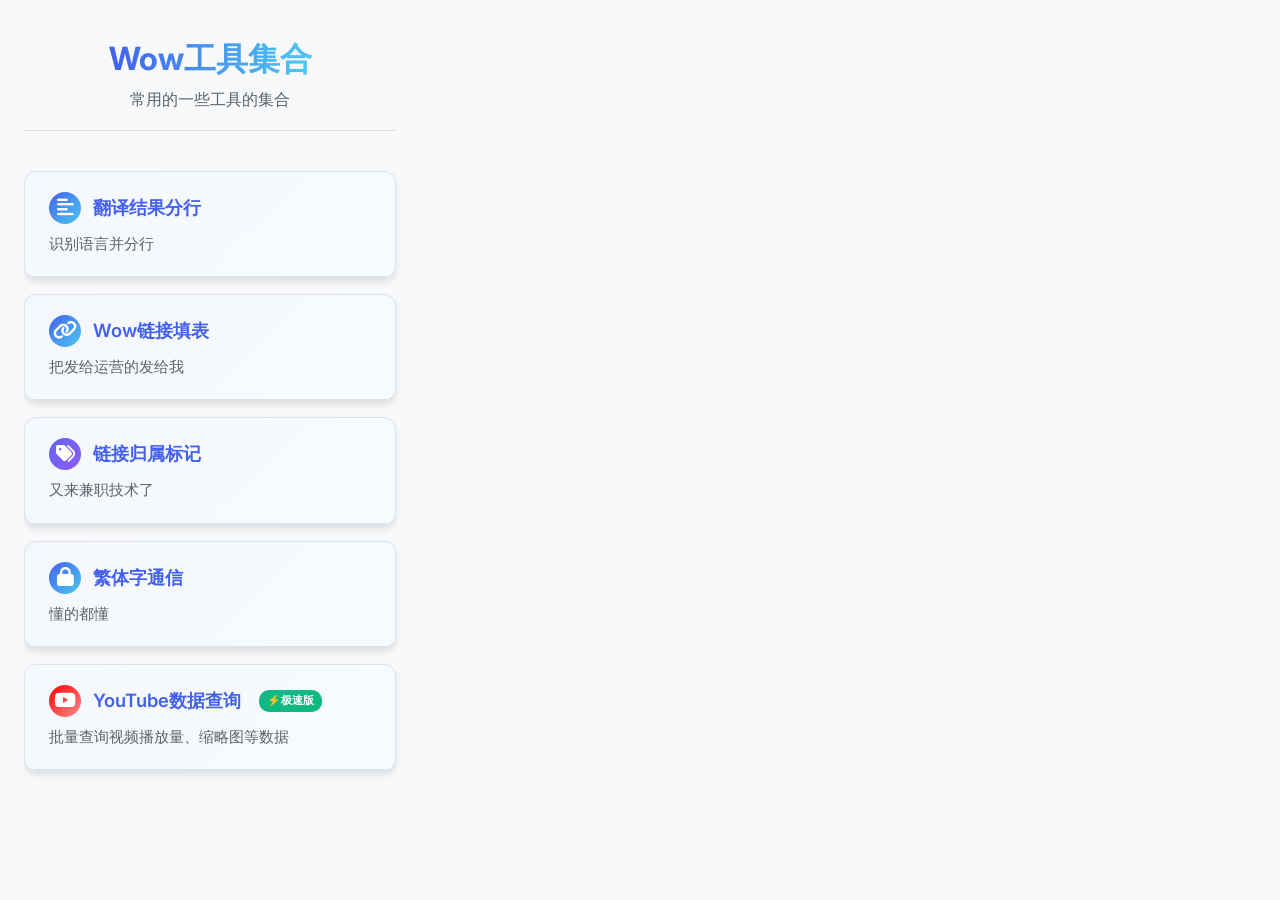
==== index.html @ 308f3b39 "update 2026/08/28 周五 12:14:54.44" ====
<!DOCTYPE html>
<html lang="zh-CN">

<head>
    <meta charset="UTF-8">
    <meta name="viewport" content="width=device-width, initial-scale=1.0">
    <title>Wow工具箱</title>
    <link rel="icon" href="https://i.pinimg.com/originals/5c/2b/20/5c2b2023053650ec890d690da18880fa.jpg"
        type="image/x-icon" />
    <link href="https://fonts.googleapis.com/css2?family=Inter:wght@300;400;500;600;700&display=swap" rel="stylesheet">
    <link rel="stylesheet" href="https://cdnjs.cloudflare.com/ajax/libs/font-awesome/6.4.0/css/all.min.css">
    <link rel="stylesheet" href="https://cdnjs.cloudflare.com/ajax/libs/highlight.js/11.7.0/styles/github-dark.min.css">
    <link rel="stylesheet" href="./css/style.css">
    <script src="https://cdnjs.cloudflare.com/ajax/libs/highlight.js/11.7.0/highlight.min.js">
    </script>
    <script src="https://www.youtube.com/iframe_api"></script>
    <script src="https://cdnjs.cloudflare.com/ajax/libs/jszip/3.10.1/jszip.min.js">
    </script>
</head>

<body>
    <div class="container">
        <!-- ========== 左侧功能选择区 ========== -->
        <div class="function-area">
            <header>
                <h1>Wow工具集合</h1>
                <p class="subtitle">常用的一些工具的集合</p>
            </header>
            <div class="tool-card" data-target="panel1">
                <div class="card-header">
                    <div class="card-title"><span class="icon"><i class="fas fa-align-left"></i></span>翻译结果分行</div>
                    <div class="card-desc">识别语言并分行</div>
                </div>
            </div>
            <div class="tool-card" data-target="panel2">
                <div class="card-header">
                    <div class="card-title"><span class="icon"><i class="fas fa-link"></i></span>Wow链接填表</div>
                    <div class="card-desc">把发给运营的发给我</div>
                </div>
            </div>
            <!-- 面板3卡片 -->
            <div class="tool-card" data-target="panel3">
                <div class="card-header">
                    <div class="card-title">
                        <span class="icon" style="background: linear-gradient(135deg, #6366f1, #8b5cf6);"><i
                                class="fas fa-tags"></i></span>
                        链接归属标记
                    </div>
                    <div class="card-desc">又来兼职技术了</div>
                </div>
            </div>
            <div class="tool-card" data-target="panel4">
                <div class="card-header">
                    <div class="card-title"><span class="icon"><i class="fas fa-lock"></i></span>繁体字通信</div>
                    <div class="card-desc">懂的都懂</div>
                </div>
            </div>
            <div class="tool-card" data-target="panel5">
                <div class="card-header">
                    <div class="card-title">
                        <span class="icon" style="background: linear-gradient(135deg, #ff0000, #FF8E8E);"><i
                                class="fab fa-youtube"></i></span>
                        YouTube数据查询<span class="speed-badge">⚡极速版</span>
                    </div>
                    <div class="card-desc">批量查询视频播放量、缩略图等数据</div>
                </div>
            </div>
        </div>

        <!-- ========== 右侧结果展示区 ========== -->
        <div class="result-area" id="resultArea">
            <div class="empty-tip" id="emptyTip">
                <i class="fas fa-hand-pointer"></i>
                请选择左侧的功能开始操作
            </div>

            <!-- 面板1：翻译结果分行 -->
            <div class="function-panel" id="panel1">
                <div class="input-group">
                    <label for="text-separator-input"><i class="fas fa-info-circle"></i>输入需要分隔的文本</label>
                    <textarea id="text-separator-input" placeholder="例如: 你好,世界"></textarea>
                </div>
                <button class="btn" id="text-separator-btn">
                    <span class="btn-content"><i class="fas fa-cut"></i>分隔文本并识别语言</span>
                </button>
                <div class="loading" id="separator-loading">
                    <div class="spinner"></div>正在全速处理中...
                </div>
                <div class="lang-result-box" id="lang-detection-result-container" style="display: none;">
                    <div class="lang-result-label"><i class="fas fa-language"></i>识别到的语言</div>
                    <div class="lang-result-value" id="lang-detection-result"></div>
                </div>
                <div class="result-container" id="text-separator-result-container" style="display: none;">
                    <div class="result-header">分隔结果<button class="copy-btn"
                            onclick="copyToClipboard('text-separator-result')"><i class="far fa-copy"></i>复制全部</button>
                    </div>
                    <div class="result-content" id="text-separator-result"></div>
                </div>
            </div>

            <!-- 面板2：Wow链接填表 -->
            <div class="function-panel" id="panel2">
                <div class="input-group">
                    <label for="link-lang-input"><i class="fas fa-info-circle"></i>输入包含链接的文本</label>
                    <textarea id="link-lang-input"
                        placeholder="例如: zoo  译  @孟详皓（复活吧我的频道）&#10;ro&#10;https://youtube.com/shorts/3VCOED36B58&#10;ar&#10;https://youtube.com/shorts/YWY1CtrHnAM"></textarea>
                </div>
                <div style="display: flex; gap: 12px; margin-bottom: 10px;">
                    <button class="btn" id="link-lang-btn" style="flex: 1;"><span class="btn-content"><i
                                class="fas fa-extract"></i>提取链接和语言</span></button>
                    <button class="btn" id="sort-link-lang-btn" style="flex: 1;"><span class="btn-content"><i
                                class="fas fa-sort"></i>一键整理</span></button>
                </div>
                <div class="loading" id="link-lang-loading">
                    <div class="spinner"></div>正在提取...
                </div>
                <div class="result-container" id="link-lang-result-container" style="display: none;">
                    <div class="result-header">提取结果</div>
                    <div class="result-content" style="padding:0;">
                        <table class="link-lang-table" id="link-lang-table">
                            <thead>
                                <tr>
                                    <th>链接<button class="header-copy-btn" id="copy-all-links"><i
                                                class="far fa-copy"></i>复制</button></th>
                                    <th>语言<button class="header-copy-btn" id="copy-all-langs"><i
                                                class="far fa-copy"></i>复制</button></th>
                                </tr>
                            </thead>
                            <tbody id="link-lang-tbody"></tbody>
                        </table>
                    </div>
                </div>
            </div>

            <!-- 面板3：链接归属标记（重构） -->
            <div class="function-panel" id="panel3">
                <div class="attr-card-container-new">
                    <!-- 输入框组 -->
                    <div class="attr-input-wrap">
                        <label for="attr-input-links" class="attr-main-label">
                            <i class="fab fa-youtube" style="color:#ff0000"></i> 输入 YouTube 链接（每行一个）
                        </label>
                        <textarea id="attr-input-links" class="attr-textarea" style="height:110px;"
                            placeholder="https://www.youtube.com/watch?v=7wrc2xgVR5s&#10;https://youtu.be/3VCOED36B58"></textarea>
                    </div>

                    <!-- 素材类型选择 -->
                    <div class="attr-section-wrap">
                        <div class="attr-main-label"><i class="fas fa-layer-group"></i> 选择素材类型</div>
                        <div class="attr-type-grid" id="attr-type-group">
                            <div class="attr-type-card" data-value="mark">
                                <div class="attr-type-icon"><i class="fas fa-tag"></i></div>
                                <div class="attr-type-text">
                                    <div class="attr-type-title">适用于竞对/博主原视频</div>
                                    <div class="attr-type-desc">仅追加设计师ID</div>
                                </div>
                                <i class="fas fa-check-circle attr-type-check"></i>
                            </div>
                            <div class="attr-type-card active" data-value="recreate">
                                <div class="attr-type-icon"><i class="fas fa-wand-magic-sparkles"></i></div>
                                <div class="attr-type-text">
                                    <div class="attr-type-title">适用于设计师二创</div>
                                    <div class="attr-type-desc">追加 <code>_#</code> 后缀</div>
                                </div>
                                <i class="fas fa-check-circle attr-type-check"></i>
                            </div>
                            <div class="attr-type-card" data-value="original">
                                <div class="attr-type-icon"><i class="fas fa-lightbulb"></i></div>
                                <div class="attr-type-text">
                                    <div class="attr-type-title">适用于纯原创</div>
                                    <div class="attr-type-desc">追加 <code>_$</code> 后缀</div>
                                </div>
                                <i class="fas fa-check-circle attr-type-check"></i>
                            </div>
                        </div>
                    </div>

                    <!-- 设计师选择 -->
                    <div class="attr-section-wrap">
                        <div class="attr-label-row">
                            <div class="attr-main-label"><i class="fas fa-user-ninja"></i> 选择设计师</div>
                            <button type="button" class="attr-manage-btn" id="open-designer-modal-btn">
                                <i class="fas fa-plus-circle"></i> 管理 / 添加设计师
                            </button>
                        </div>
                        <div class="attr-designer-chips-new" id="attr-designer-group">
                            <!-- JS动态渲染设计师chip -->
                        </div>
                    </div>

                    <!-- 提交按钮 -->
                    <button class="attr-submit-new-btn" id="attr-process-btn">
                        <span class="btn-content"><i class="fas fa-bolt"></i> 批量标记生成并自动复制</span>
                    </button>

                    <!-- ✅ 重构后的结果展示区域（重点优化） -->
                    <div class="attr-result-wrap" id="attr-result-container" style="display:none;">
                        <div class="attr-result-header">
                            <span><i class="fas fa-table-list"></i> 处理结果列表</span>
                            <button class="attr-copy-all-btn" id="attr-copy-all-btn">
                                <i class="far fa-copy"></i> 复制全部结果
                            </button>
                        </div>
                        <div class="attr-table-wrap">
                            <table class="attr-result-table">
                                <thead>
                                    <tr>
                                        <th>原始链接</th>
                                        <th>标记后链接</th>
                                    </tr>
                                </thead>
                                <tbody id="attr-result-tbody"></tbody>
                            </table>
                        </div>
                    </div>
                </div>
            </div>


            <!-- 面板4：密语编码器 -->
            <div class="function-panel" id="panel4">
                <div class="cipher-wrapper">
                    <div class="cipher-tab-bar">
                        <button class="cipher-tab active" data-cipher-tab="encrypt"><i class="fas fa-lock"></i><span>明文
                                → 密文</span></button>
                        <button class="cipher-tab" data-cipher-tab="decrypt"><i class="fas fa-unlock"></i><span>密文 →
                                明文</span></button>
                    </div>
                    <div class="cipher-panel active" id="cipher-encrypt-panel">
                        <div class="cipher-time-hint" id="cipher-time-hint-encrypt">⏱ 当前密钥窗口：<strong
                                id="cipher-key-window-encrypt"></strong></div>
                        <div class="cipher-card">
                            <div class="cipher-card-header">
                                <div class="cipher-step-badge">1</div><span>输入明文内容</span>
                            </div>
                            <textarea id="cipher-encrypt-input" class="cipher-textarea"
                                placeholder="输入要加密的内容（支持中文、英文、emoji、特殊符号）…" rows="3"></textarea>
                        </div>
                        <button class="cipher-btn-primary" id="cipher-encrypt-btn" disabled><i class="fas fa-lock"></i>
                            加密生成密文</button>
                        <div class="cipher-card" id="cipher-encrypt-result-area" style="display:none;">
                            <div class="cipher-card-header">
                                <div class="cipher-step-badge done">✓</div><span>密文结果</span><span
                                    class="cipher-badge-tag">古文伪装</span>
                            </div>
                            <div class="cipher-output-box">
                                <div class="cipher-output-text" id="cipher-encrypt-output"></div><button
                                    class="cipher-copy-btn" id="cipher-copy-btn"><i class="far fa-copy"></i> 复制</button>
                            </div>
                        </div>
                    </div>
                    <div class="cipher-panel" id="cipher-decrypt-panel" style="display:none;">
                        <div class="cipher-time-hint" id="cipher-time-hint-decrypt">⏱ 当前密钥窗口：<strong
                                id="cipher-key-window-decrypt"></strong></div>
                        <div class="cipher-card">
                            <div class="cipher-card-header">
                                <div class="cipher-step-badge">1</div><span>输入密文</span>
                            </div>
                            <textarea id="cipher-decrypt-input" class="cipher-textarea cipher-mono"
                                placeholder="在此粘贴密文（自动过滤标点、空格等无关字符）…" rows="3"></textarea>
                            <div class="cipher-card-actions"><button class="cipher-btn-paste" id="cipher-paste-btn"><i
                                        class="fas fa-paste"></i> 从剪贴板粘贴</button></div>
                        </div>
                        <button class="cipher-btn-primary" id="cipher-decrypt-btn" disabled><i
                                class="fas fa-unlock"></i> 解密密文</button>
                        <div class="cipher-card" id="cipher-decrypt-result-area" style="display:none;">
                            <div class="cipher-card-header">
                                <div class="cipher-step-badge done">✓</div><span>解密结果</span>
                            </div>
                            <div class="cipher-output-box decrypted" id="cipher-decrypt-output"></div>
                        </div>
                    </div>
                </div>
            </div>

            <!-- 面板5：YouTube数据查询 -->
            <div class="function-panel" id="panel5">
                <div class="youtube-container">
                    <div class="youtube-input-area">
                        <div class="input-group">
                            <label><i class="fab fa-youtube" style="color: #ff0000;"></i>输入 YouTube 视频链接（每行一个）</label>
                            <textarea class="youtube-textarea" id="youtubeUrls"
                                placeholder="支持格式：&#10;普通视频: https://www.youtube.com/watch?v=dQw4w9WgXcQ&#10; 短链接: https://youtu.be/dQw4w9WgXcQ&#10;Shorts:  https://www.youtube.com/shorts/UmPxTmALybQ"></textarea>
                        </div>
                        <button class="youtube-btn" id="youtubeFetchBtn"><i class="fas fa-search"></i>批量查询</button>
                        <button class="youtube-btn youtube-btn-convert" id="convertToShortBtn"><i
                                class="fab fa-youtube"></i>一键转 Shorts</button>
                        <button class="youtube-btn youtube-btn-clear" id="clearYoutubeInputBtn"><i
                                class="fas fa-trash-alt"></i>清空</button>
                        <button class="youtube-btn youtube-btn-history" id="historyBtn"><i
                                class="fas fa-history"></i>历史查询</button>
                        <div class="youtube-progress-container" id="youtubeProgressContainer">
                            <div class="youtube-progress-info"><span id="youtubeProgressText">准备查询</span><span
                                    id="youtubeProgressCount">0/0</span></div>
                            <div class="youtube-progress-bar">
                                <div class="youtube-progress" id="youtubeProgressBar"></div>
                            </div>
                        </div>
                    </div>
                    <div class="youtube-results-area" id="youtubeResultsArea">
                        <div class="empty-state"
                            style="text-align: center; padding: 40px; color: var(--text-secondary);">
                            <i class="fab fa-youtube"
                                style="font-size: 3rem; margin-bottom: 15px; color: var(--border-color);"></i>
                            <p>查询结果将显示在这里</p>
                        </div>
                    </div>
                    <button class="back-to-top-btn" id="backToTopBtn" title="回到顶部"><i
                            class="fas fa-arrow-up"></i></button>
                </div>
            </div>
        </div>
    </div>

    <!-- ========== 叠加层：视频播放器 ========== -->
    <div id="videoPlayerOverlay">
        <div style="position: relative; width: 80%; max-width: 900px;">
            <button class="youtube-close-btn" id="closePlayer">×</button>
            <div id="playerContainer"></div>
        </div>
    </div>

    <!-- ========== 叠加层：下载进度 ========== -->
    <div class="youtube-download-progress" id="downloadProgress">
        <div class="youtube-progress-info"><span id="downloadProgressText">准备下载</span><span
                id="downloadProgressPercent">0%</span></div>
        <div class="youtube-progress-bar">
            <div class="youtube-progress" id="downloadProgressBar" style="width: 0%;"></div>
        </div>
    </div>

    <!-- ========== 弹窗：管理 / 添加设计师 ========== -->
    <div id="designerModalOverlay" class="history-overlay" style="display:none;">
        <div class="history-modal" style="max-width: 460px; border-radius: 12px; overflow: hidden;">
            <div class="history-header"
                style="background: var(--bg-tertiary, #f8fafc); border-bottom: 1px solid var(--border-color, #e2e8f0);">
                <h3 style="font-size: 16px; font-weight: 600; color: var(--text-primary, #1e293b);"><i
                        class="fas fa-user-gear" style="color: #6366f1; margin-right: 6px;"></i> 管理设计师库</h3>
                <button class="history-close-btn" id="closeDesignerModal">×</button>
            </div>
            <div style="padding: 20px;">
                <div style="display: flex; gap: 10px; margin-bottom: 18px;">
                    <input type="text" id="attr-new-name" placeholder="设计师姓名 (如: 邹丰俊)" class="youtube-textarea"
                        style="height: 40px; min-height: 40px; padding: 8px 12px; font-size: 13px; flex: 1.2;">
                    <input type="text" id="attr-new-id" placeholder="工号ID (如: D33A)" class="youtube-textarea"
                        style="height: 40px; min-height: 40px; padding: 8px 12px; font-size: 13px; flex: 1;">
                    <button id="attr-add-designer-btn" class="btn"
                        style="width: 76px; height: 40px; padding: 0; font-size: 13px; font-weight: 600; border-radius: 8px; flex-shrink: 0;">添加</button>
                </div>
                <div
                    style="font-size: 12px; font-weight: 600; color: #64748b; margin-bottom: 10px; text-transform: uppercase; letter-spacing: 0.5px;">
                    当前已存设计师（点击移除）：</div>
                <div id="attr-designer-modal-list"
                    style="display: flex; flex-wrap: wrap; gap: 8px; max-height: 200px; overflow-y: auto; padding-right: 4px;">
                </div>
            </div>
        </div>
    </div>

    <!-- ========== Toast提示 ========== -->
    <div class="toast" id="toast"><i class="fas fa-check-circle"></i><span id="toastMessage">已复制到剪贴板</span></div>

    <!-- ========== Shorts播放器叠加层 ========== -->
    <div id="shortsPlayerOverlay" class="shorts-overlay">
        <div class="shorts-container">
            <div class="shorts-video-wrapper">
                <div id="shortsPlayerIframe"></div>
                <img id="shortsThumbBackground" class="shorts-thumb-bg" src="" style="display: none;">
                <div class="shorts-play-hint" id="shortsPlayHint"><svg viewBox="0 0 24 24">
                        <polygon points="5,3 19,12 5,21" fill="#fff" />
                    </svg></div>
            </div>
            <div class="shorts-bottom-gradient"></div>
            <div class="shorts-action-bar">
                <div class="shorts-action-item"><button class="shorts-action-btn" id="shortsLikeBtn"><svg
                            viewBox="0 0 24 24">
                            <path
                                d="M18.77,11h-4.23l1.52-4.94C16.38,5.03,15.54,4,14.38,4c-0.58,0-1.14,0.24-1.52,0.65L7,11H3v10h4h1h9.43c1.06,0,1.98-0.67,2.19-1.61l1.34-6C21.23,12.15,20.18,11,18.77,11z M7,20H4v-8h3V20z M19.98,13.17l-1.34,6C18.54,19.65,18.03,20,17.43,20H8v-8.61l5.6-6.06C13.79,5.12,14.08,5,14.38,5c0.26,0,0.5,0.11,0.63,0.3c0.07,0.1,0.15,0.26,0.09,0.47l-1.52,4.94L13.18,12h1.35h4.23c0.41,0,0.8,0.17,1.03,0.46C19.92,12.61,20.05,12.86,19.98,13.17z" />
                        </svg></button><span class="shorts-action-label" id="shortsLikeCount">0</span></div>
                <div class="shorts-action-item"><button class="shorts-action-btn" id="shortsCommentBtn"><svg
                            viewBox="0 0 24 24">
                            <path
                                d="M20,2H4C2.9,2,2,2.9,2,4v12c0,1.1,0.9,2,2,2h14l4,4V4C22,2.9,21.1,2,20,2z M18,14H6v-2h12V14z M18,11H6V9h12V11z M18,8H6V6h12V8z" />
                        </svg></button><span class="shorts-action-label" id="shortsCommentCount">0</span></div>
                <div class="shorts-action-item"><button class="shorts-action-btn" id="shortsShareBtn"><svg
                            viewBox="0 0 24 24">
                            <path
                                d="M18,16.08c-0.76,0-1.44,0.3-1.96,0.77L8.91,12.7c0.05-0.23,0.09-0.46,0.09-0.7s-0.04-0.47-0.09-0.7l7.05-4.11c0.54,0.5,1.25,0.81,2.04,0.81c1.66,0,3-1.34,3-3s-1.34-3-3-3s-3,1.34-3,3c0,0.24,0.04,0.47,0.09,0.7L8.04,9.81C7.5,9.31,6.79,9,6,9c-1.66,0-3,1.34-3,3s1.34,3,3,3c0.79,0,1.5-0.31,2.04-0.81l7.12,4.16c-0.05,0.21-0.08,0.43-0.08,0.65c0,1.61,1.31,2.92,2.92,2.92s2.92-1.31,2.92-2.92S19.61,16.08,18,16.08z" />
                        </svg></button><span class="shorts-action-label">分享</span></div>
            </div>
            <div class="shorts-info-panel">
                <div class="shorts-channel-row">
                    <div class="shorts-channel-avatar" id="shortsChannelAvatar"></div><span
                        class="shorts-channel-name-bottom" id="shortsChannelNameBottom"></span><button
                        class="shorts-subscribe-btn" id="shortsSubscribeBtn">订阅</button>
                </div>
                <div class="shorts-stats-row"><span id="shortsViewCountBadge" class="shorts-stat-badge">👁 0</span><span
                        id="shortsLikeCountBadge" class="shorts-stat-badge">👍 0</span></div>
            </div>
            <button class="shorts-close-btn" onclick="closeShortsPlayer()">×</button>
        </div>
    </div>

    <!-- ========== 历史记录弹窗 ========== -->
    <div id="historyOverlay" class="history-overlay" style="display:none;">
        <div class="history-modal">
            <div class="history-header">
                <h3><i class="fas fa-history"></i> 查询历史</h3><button class="history-close-btn"
                    onclick="closeHistory()">×</button>
            </div>
            <div class="history-list" id="historyList"></div>
            <div class="history-detail" id="historyDetail" style="display:none;"></div>
        </div>
    </div>

    <!-- ========== JS 模块（按依赖顺序加载） ========== -->
    <script src="./js/config.js"></script>
    <script src="./js/cipher.js"></script>
    <script src="./js/attribution.js"></script>
    <script src="./js/youtube.js"></script>
    <script src="./js/app.js"></script>
</body>

</html>
---- css/style.css ----
:root {
    --primary-color: #4361ee;
    --primary-hover: #3a56d4;
    --secondary-color: #3f37c9;
    --accent-color: #4cc9f0;
    --text-color: #2b2d42;
    --text-secondary: #5a6268;
    --bg-color: #f8f9fa;
    --card-bg: #ffffff;
    --border-color: #dee2e6;
    --success-color: #4cc9f0;
    --error-color: #f72585;
    --warning-color: #f8961e;
    --shadow-sm: 0 1px 3px rgba(0, 0, 0, 0.05);
    --shadow-md: 0 4px 6px rgba(0, 0, 0, 0.1);
    --shadow-lg: 0 10px 15px rgba(0, 0, 0, 0.1);
    --shadow-xl: 0 15px 30px rgba(0, 0, 0, 0.15);
    --radius-sm: 8px;
    --radius-md: 12px;
    --radius-lg: 16px;
    --transition: all 0.2s ease;
    --youtube-red: #ff0000;
    --youtube-pink: #FF8E8E;
}

* {
    box-sizing: border-box;
    margin: 0;
    padding: 0;
}

body {
    font-family: 'Inter', -apple-system, BlinkMacSystemFont, sans-serif;
    line-height: 1.6;
    color: var(--text-color);
    background-color: var(--bg-color);
    padding: 0;
    margin: 0;
    -webkit-font-smoothing: antialiased;
    -moz-osx-font-smoothing: grayscale;
    font-size: 16px;
    height: 100vh;
}

.container {
    width: 100vw;
    height: 100vh;
    padding: 1.5rem;
    display: flex;
    gap: 1.5rem;
    overflow: hidden;
}

header {
    text-align: center;
    padding: 1rem 0;
    border-bottom: 1px solid var(--border-color);
    margin-bottom: 1.5rem;
    animation: fadeIn 0.5s ease-out;
}

h1 {
    font-size: 2rem;
    font-weight: 700;
    line-height: 1.2;
    color: var(--primary-color);
    margin-bottom: 0.5rem;
    background: linear-gradient(90deg, var(--primary-color), var(--accent-color));
    -webkit-background-clip: text;
    background-clip: text;
    color: transparent;
    display: inline-block;
}

.subtitle {
    color: var(--text-secondary);
    font-size: 1rem;
    font-weight: 400;
    max-width: 500px;
    margin: 0 auto;
    line-height: 1.7;
}

.function-area {
    width: 380px;
    height: 100%;
    display: flex;
    flex-direction: column;
    gap: 1rem;
    overflow-y: auto;
    padding-right: 0.5rem;
}

.tool-card {
    background-color: var(--card-bg);
    border-radius: var(--radius-md);
    box-shadow: var(--shadow-md);
    overflow: hidden;
    transition: all 0.3s ease;
    border: 1px solid var(--border-color);
    cursor: pointer;
}

.tool-card:hover {
    transform: translateY(-4px);
    box-shadow: var(--shadow-xl);
    border-color: var(--primary-color);
}

.tool-card.active {
    border-color: var(--primary-color);
    box-shadow: 0 0 0 3px rgba(67, 97, 238, 0.2);
}

.card-header {
    padding: 1.25rem 1.5rem;
    background: linear-gradient(135deg, rgba(67, 97, 238, 0.05), rgba(76, 201, 240, 0.05));
    border-bottom: 1px solid var(--border-color);
}

.card-title {
    font-size: 1.15rem;
    font-weight: 600;
    color: var(--primary-color);
    display: flex;
    align-items: center;
    gap: 0.75rem;
}

.card-title .icon {
    font-size: 1.2rem;
    width: 32px;
    height: 32px;
    display: flex;
    align-items: center;
    justify-content: center;
    background: linear-gradient(135deg, var(--primary-color), var(--accent-color));
    color: white;
    border-radius: 50%;
}

.card-desc {
    font-size: 0.95rem;
    color: var(--text-secondary);
    margin-top: 0.5rem;
    line-height: 1.6;
}

.result-area {
    flex: 1;
    min-height: calc(100vh - 3rem);
    background-color: var(--card-bg);
    border-radius: var(--radius-md);
    box-shadow: var(--shadow-md);
    border: 1px solid var(--border-color);
    padding: 2rem;
    overflow-y: auto;
    display: none;
}

.result-area.show {
    display: block;
    animation: fadeIn 0.3s ease-out;
}

.function-panel {
    display: none;
    width: 100%;
    height: 100%;
}

.function-panel.active {
    display: block;
    animation: fadeIn 0.3s ease-out;
}

.input-group {
    margin-bottom: 1.75rem;
    width: 100%;
}

label {
    display: block;
    font-size: 0.95rem;
    font-weight: 500;
    margin-bottom: 0.75rem;
    color: var(--text-color);
    display: flex;
    align-items: center;
    gap: 0.5rem;
}

label i {
    color: var(--text-secondary);
    font-size: 0.9rem;
}

textarea {
    width: 100%;
    padding: 1rem;
    border: 1px solid var(--border-color);
    border-radius: var(--radius-sm);
    font-family: inherit;
    font-size: 1rem;
    line-height: 1.6;
    min-height: 140px;
    resize: vertical;
    transition: var(--transition);
    background-color: var(--bg-color);
}

textarea:focus {
    outline: none;
    border-color: var(--primary-color);
    box-shadow: 0 0 0 3px rgba(67, 97, 238, 0.2);
}

.btn {
    position: relative;
    display: inline-flex;
    align-items: center;
    width: 100%;
    justify-content: center;
    cursor: pointer;
    outline: none;
    border: 0;
    vertical-align: middle;
    text-decoration: none;
    font-family: inherit;
    font-size: 15px;
    font-weight: 600;
    color: #2c3e50;
    text-transform: uppercase;
    padding: 1.25em 2em;
    background: #e0f7fa;
    border: 2px solid #4fc3f7;
    border-radius: 0.75em;
    transform-style: preserve-3d;
    transition: transform 150ms cubic-bezier(0, 0, 0.58, 1),
        background 150ms cubic-bezier(0, 0, 0.58, 1);
    white-space: nowrap;
}

.btn::before {
    position: absolute;
    content: '';
    width: 100%;
    height: 100%;
    top: 0;
    left: 0;
    right: 0;
    bottom: 0;
    background: #80deea;
    border-radius: inherit;
    box-shadow: 0 0 0 2px #4fc3f7, 0 0.625em 0 0 #b3e5fc;
    transform: translate3d(0, 0.75em, -1em);
    transition: transform 150ms cubic-bezier(0, 0, 0.58, 1),
        box-shadow 150ms cubic-bezier(0, 0, 0.58, 1);
    z-index: -1;
}

.btn:hover {
    background: #b2ebf2;
    transform: translate(0, 0.25em);
}

.btn:hover::before {
    box-shadow: 0 0 0 2px #4fc3f7, 0 0.5em 0 0 #b3e5fc;
    transform: translate3d(0, 0.5em, -1em);
}

.btn:active {
    background: #b2ebf2;
    transform: translate(0em, 0.75em);
}

.btn:active::before {
    box-shadow: 0 0 0 2px #4fc3f7, 0 0 #b3e5fc;
    transform: translate3d(0, 0, -1em);
}

.btn:disabled {
    background: #e0e0e0;
    border-color: #bdbdbd;
    color: #9e9e9e;
    cursor: not-allowed;
    transform: none;
}

.btn:disabled::before {
    display: none;
}

.loading {
    display: flex;
    align-items: center;
    justify-content: center;
    padding: 1.25rem;
    color: var(--text-secondary);
    font-size: 0.95rem;
    display: none;
    gap: 0.75rem;
}

.spinner {
    width: 1.5rem;
    height: 1.5rem;
    border: 3px solid rgba(67, 97, 238, 0.2);
    border-top-color: var(--primary-color);
    border-radius: 50%;
    animation: spin 0.8s linear infinite;
}

@keyframes spin {
    to {
        transform: rotate(360deg);
    }
}

@keyframes fadeIn {
    from {
        opacity: 0;
    }

    to {
        opacity: 1;
    }
}

@keyframes slideUp {
    from {
        transform: translateY(20px);
        opacity: 0;
    }

    to {
        transform: translateY(0);
        opacity: 1;
    }
}

/* ====================== 密语编码器样式 ====================== */
.cipher-wrapper {
    display: flex;
    flex-direction: column;
    gap: 16px;
    height: 100%;
}

/* 顶部Tab切换栏 */
.cipher-tab-bar {
    display: flex;
    gap: 0;
    background: #f1f5f9;
    border-radius: 14px;
    padding: 5px;
    border: 1px solid #e2e8f0;
    box-shadow: var(--shadow-sm);
}

.cipher-tab {
    flex: 1;
    display: flex;
    align-items: center;
    justify-content: center;
    gap: 7px;
    padding: 11px 16px;
    border-radius: 10px;
    border: none;
    cursor: pointer;
    font-weight: 600;
    font-size: 0.85rem;
    background: transparent;
    color: #64748b;
    transition: all 0.25s cubic-bezier(0.4, 0, 0.2, 1);
    letter-spacing: 0.02em;
}

.cipher-tab:hover {
    color: #334155;
    background: rgba(255, 255, 255, 0.6);
}

.cipher-tab.active {
    background: #fff;
    color: var(--primary-color);
    box-shadow: 0 2px 8px rgba(0, 0, 0, 0.08);
}

.cipher-tab i {
    font-size: 0.9rem;
}

/* 面板容器 */
.cipher-panel {
    display: flex;
    flex-direction: column;
    gap: 14px;
    animation: fadeIn 0.3s ease;
}

/* 卡片 */
.cipher-card {
    background: #fff;
    border: 1px solid #e8ecf1;
    border-radius: 14px;
    padding: 16px 18px;
    box-shadow: 0 1px 4px rgba(0, 0, 0, 0.04);
    transition: all 0.25s ease;
}

.cipher-card:hover {
    border-color: #d0d5dd;
}

/* 卡片头部 */
.cipher-card-header {
    display: flex;
    align-items: center;
    gap: 10px;
    margin-bottom: 12px;
    font-weight: 600;
    font-size: 0.88rem;
    color: #1e293b;
}

.cipher-step-badge {
    width: 26px;
    height: 26px;
    border-radius: 50%;
    background: #e2e8f0;
    color: #64748b;
    display: flex;
    align-items: center;
    justify-content: center;
    font-size: 0.75rem;
    font-weight: 700;
    flex-shrink: 0;
}

.cipher-step-badge.done {
    background: #d1fae5;
    color: #059669;
}

.cipher-badge-tag {
    margin-left: auto;
    display: inline-block;
    padding: 3px 10px;
    border-radius: 12px;
    font-size: 0.68rem;
    font-weight: 600;
    background: #ede9fe;
    color: #7c3aed;
    letter-spacing: 0.03em;
}

/* 文本域 */
.cipher-textarea {
    width: 100%;
    padding: 12px 15px;
    border: 1.5px solid #e2e8f0;
    border-radius: 10px;
    font-family: inherit;
    font-size: 0.9rem;
    line-height: 1.6;
    resize: vertical;
    min-height: 80px;
    background: #fafbfc;
    color: #1e293b;
    transition: all 0.25s ease;
}

.cipher-textarea:focus {
    outline: none;
    border-color: var(--primary-color);
    background: #fff;
    box-shadow: 0 0 0 3px rgba(67, 97, 238, 0.1);
}

.cipher-textarea::placeholder {
    color: #94a3b8;
}

.cipher-textarea.cipher-mono {
    font-family: var(--font-mono);
    letter-spacing: 0.04em;
    font-size: 0.88rem;
}

/* 卡片内操作按钮 */
.cipher-card-actions {
    margin-top: 10px;
    display: flex;
    gap: 8px;
}

.cipher-btn-paste {
    display: inline-flex;
    align-items: center;
    gap: 6px;
    padding: 7px 14px;
    border-radius: 8px;
    border: 1px solid #d0d5dd;
    background: #fff;
    color: #475569;
    cursor: pointer;
    font-weight: 600;
    font-size: 0.78rem;
    transition: all 0.2s;
    letter-spacing: 0.02em;
}

.cipher-btn-paste:hover {
    background: #f1f5f9;
    border-color: var(--primary-color);
    color: var(--primary-color);
}

.cipher-btn-paste i {
    font-size: 0.75rem;
}

/* 主要操作按钮 */
.cipher-btn-primary {
    display: flex;
    align-items: center;
    justify-content: center;
    gap: 8px;
    width: 100%;
    padding: 13px 20px;
    border-radius: 12px;
    border: none;
    cursor: pointer;
    font-weight: 700;
    font-size: 0.9rem;
    background: linear-gradient(135deg, #4361ee, #3a56d4);
    color: #fff;
    letter-spacing: 0.03em;
    transition: all 0.25s ease;
    box-shadow: 0 4px 14px rgba(67, 97, 238, 0.3);
}

.cipher-btn-primary:hover:not(:disabled) {
    transform: translateY(-1px);
    box-shadow: 0 6px 20px rgba(67, 97, 238, 0.4);
}

.cipher-btn-primary:active:not(:disabled) {
    transform: translateY(0);
    box-shadow: 0 2px 8px rgba(67, 97, 238, 0.25);
}

.cipher-btn-primary:disabled {
    background: #cbd5e1;
    color: #94a3b8;
    cursor: not-allowed;
    box-shadow: none;
}

.cipher-btn-primary i {
    font-size: 0.9rem;
}

/* 输出框 */
.cipher-output-box {
    position: relative;
    background: #f8fafc;
    border: 1.5px solid #e2e8f0;
    border-radius: 10px;
    padding: 14px 16px;
    padding-right: 70px;
    font-family: var(--font-mono);
    font-size: 0.9rem;
    word-break: break-all;
    line-height: 1.9;
    color: #1e293b;
    min-height: 50px;
    letter-spacing: 0.07em;
    transition: all 0.25s ease;
}

.cipher-output-box.decrypted {
    font-family: 'Inter', 'PingFang SC', 'Microsoft YaHei', sans-serif;
    letter-spacing: 0.02em;
    line-height: 1.7;
    background: #f0fdf4;
    border-color: #bbf7d0;
    color: #166534;
    padding-right: 16px;
}

.cipher-output-text {
    word-break: break-all;
}

.cipher-copy-btn {
    position: absolute;
    top: 10px;
    right: 10px;
    display: inline-flex;
    align-items: center;
    gap: 4px;
    padding: 6px 12px;
    border-radius: 8px;
    border: 1px solid #d0d5dd;
    background: #fff;
    color: #475569;
    cursor: pointer;
    font-weight: 600;
    font-size: 0.73rem;
    transition: all 0.2s;
    white-space: nowrap;
}

.cipher-copy-btn:hover {
    background: #22c55e;
    color: #fff;
    border-color: #22c55e;
}

.cipher-copy-btn i {
    font-size: 0.7rem;
}

/* 响应式 */
@media (max-width: 768px) {
    .cipher-tab {
        font-size: 0.78rem;
        padding: 10px 12px;
    }

    .cipher-output-box {
        font-size: 0.8rem;
        letter-spacing: 0.04em;
        padding-right: 60px;
    }

    .cipher-copy-btn {
        padding: 5px 10px;
        font-size: 0.7rem;
        top: 8px;
        right: 8px;
    }
}

.result-container {
    margin-top: 1.75rem;
    border-radius: var(--radius-sm);
    overflow: hidden;
    border: 1px solid var(--border-color);
    animation: fadeIn 0.3s ease-out;
    position: relative;
}

.result-header {
    padding: 0.875rem 1.25rem;
    background-color: rgba(248, 249, 250, 0.9);
    border-bottom: 1px solid var(--border-color);
    font-size: 0.95rem;
    font-weight: 500;
    color: var(--text-secondary);
    display: flex;
    justify-content: space-between;
    align-items: center;
}

.result-content {
    padding: 0.5rem;
    line-height: 1.6;
    background-color: var(--card-bg);
    white-space: pre-wrap;
    font-size: 0.9rem;
    overflow-y: auto;
}

.result-line {
    position: relative;
    padding: 0.5rem 1.75rem 0.5rem 0.75rem;
    margin: 0;
    border-radius: 3px;
    transition: background-color 0.2s;
}

.result-line:hover {
    background-color: rgba(67, 97, 238, 0.05);
}

.line-copy-btn {
    position: absolute;
    right: 0.5rem;
    top: 50%;
    transform: translateY(-50%);
    background: rgba(255, 255, 255, 0.7);
    border: none;
    border-radius: 50%;
    width: 26px;
    height: 26px;
    display: flex;
    align-items: center;
    justify-content: center;
    cursor: pointer;
    opacity: 0.3;
    transition: all 0.2s;
    color: var(--text-secondary);
}

.result-line:hover .line-copy-btn {
    opacity: 0.7;
}

.line-copy-btn:hover {
    opacity: 1 !important;
    color: var(--primary-color);
    background: rgba(67, 97, 238, 0.1);
}

.line-copy-btn i {
    font-size: 0.85rem;
}

.link-lang-table {
    width: 100%;
    border-collapse: collapse;
    font-size: 0.9rem;
}

.link-lang-table thead {
    background-color: rgba(248, 249, 250, 0.9);
}

.link-lang-table th,
.link-lang-table td {
    padding: 0.875rem 1.25rem;
    border: 1px solid var(--border-color);
    text-align: left;
    white-space: nowrap;
    overflow: hidden;
    text-overflow: ellipsis;
}

.link-lang-table th {
    font-weight: 500;
    color: var(--text-secondary);
    position: relative;
}

.link-lang-table td {
    white-space: pre-wrap;
    word-break: break-all;
}

.link-lang-table tr:hover td {
    background-color: rgba(67, 97, 238, 0.05);
}

.header-copy-btn {
    margin-left: 0.75rem;
    background: transparent;
    border: 1px solid var(--border-color);
    border-radius: 4px;
    padding: 0.3rem 0.6rem;
    font-size: 0.75rem;
    cursor: pointer;
    transition: var(--transition);
    display: inline-flex;
    align-items: center;
    gap: 0.3rem;
    color: var(--text-secondary);
}

.header-copy-btn i {
    font-size: 0.7rem;
}

.header-copy-btn:hover {
    background-color: var(--primary-color);
    color: white;
    border-color: var(--primary-color);
}

.copy-btn {
    background: rgba(255, 255, 255, 0.9);
    border: 1px solid var(--border-color);
    border-radius: 4px;
    padding: 0.5rem 1rem;
    font-size: 0.85rem;
    cursor: pointer;
    transition: var(--transition);
    display: flex;
    align-items: center;
    gap: 0.5rem;
}

.copy-btn i {
    font-size: 0.8rem;
}

.copy-btn:hover {
    background-color: var(--primary-color);
    color: white;
    border-color: var(--primary-color);
}

.toast {
    position: fixed;
    bottom: 2rem;
    left: 50%;
    transform: translateX(-50%);
    background-color: var(--text-color);
    color: white;
    padding: 1rem 2rem;
    border-radius: var(--radius-md);
    font-size: 1rem;
    opacity: 0;
    visibility: hidden;
    transition: var(--transition);
    z-index: 1000;
    box-shadow: var(--shadow-lg);
    display: flex;
    align-items: center;
    gap: 0.75rem;
}

.toast.show {
    opacity: 1;
    visibility: visible;
}

.toast i {
    font-size: 1.1rem;
}

.empty-tip {
    width: 100%;
    height: 100%;
    display: flex;
    flex-direction: column;
    align-items: center;
    justify-content: center;
    color: var(--text-secondary);
    font-size: 1.2rem;
    gap: 1rem;
}

.empty-tip i {
    font-size: 3rem;
    color: var(--border-color);
}

.lang-result-box {
    margin-top: 1.5em;
    background-color: rgba(67, 97, 238, 0.05);
    padding: 1rem;
    border-radius: var(--radius-sm);
    margin-bottom: 1.5rem;
    border-left: 4px solid var(--primary-color);
}

.lang-result-label {
    font-weight: 600;
    color: var(--primary-color);
    margin-bottom: 0.5rem;
    display: flex;
    align-items: center;
    gap: 0.5rem;
}

.lang-result-value {
    font-size: 1rem;
}

.markdown-content {
    font-family: inherit;
    line-height: 1.7;
    color: var(--text-color);
    overflow-wrap: break-word;
}

.markdown-content h1,
.markdown-content h2,
.markdown-content h3,
.markdown-content h4,
.markdown-content h5,
.markdown-content h6 {
    margin-top: 1.5em;
    margin-bottom: 0.75em;
    font-weight: 600;
    color: var(--primary-color);
    border-bottom: 1px solid var(--border-color);
    padding-bottom: 0.3em;
}

.markdown-content h1 {
    font-size: 1.8em;
}

.markdown-content h2 {
    font-size: 1.5em;
}

.markdown-content h3 {
    font-size: 1.3em;
}

.markdown-content h4 {
    font-size: 1.1em;
}

.markdown-content h5 {
    font-size: 1em;
}

.markdown-content h6 {
    font-size: 0.9em;
    color: var(--text-secondary);
}

.markdown-content p {
    margin-bottom: 1.2em;
}

.markdown-content ul,
.markdown-content ol {
    margin-bottom: 1.2em;
    padding-left: 2em;
}

.markdown-content li {
    margin-bottom: 0.5em;
}

.markdown-content pre {
    position: relative;
    background-color: #282c34;
    border-radius: var(--radius-sm);
    padding: 1em;
    overflow-x: auto;
    margin: 1.2em 0;
}

.markdown-content pre code {
    display: block;
    padding: 0;
    background: transparent;
    color: #abb2bf;
    font-family: 'Menlo', 'Monaco', 'Consolas', monospace;
    font-size: 0.9em;
    line-height: 1.5;
}

.markdown-content code.inline-code {
    font-family: 'Menlo', 'Monaco', 'Consolas', monospace;
    background-color: rgba(175, 184, 193, 0.2);
    padding: 0.2em 0.4em;
    border-radius: 3px;
    font-size: 0.9em;
    color: #e06c75;
}

.code-copy-btn {
    position: absolute;
    top: 8px;
    right: 8px;
    padding: 4px 8px;
    background: rgba(255, 255, 255, 0.2);
    color: #abb2bf;
    border-radius: 4px;
    font-size: 12px;
    cursor: pointer;
    border: none;
    z-index: 1;
    transition: all 0.2s;
}

.code-copy-btn:hover {
    background: rgba(255, 255, 255, 0.3);
}

.markdown-content pre:hover .code-copy-btn {
    opacity: 1;
}

.markdown-content blockquote {
    margin: 1.2em 0;
    padding: 0.8em 1.2em;
    border-left: 4px solid var(--primary-color);
    background-color: rgba(67, 97, 238, 0.05);
    color: var(--text-secondary);
    border-radius: 0 var(--radius-sm) var(--radius-sm) 0;
}

.markdown-content a {
    color: var(--primary-color);
    text-decoration: none;
    transition: color 0.2s;
}

.markdown-content a:hover {
    text-decoration: underline;
    color: var(--primary-hover);
}

.markdown-content table {
    border-collapse: collapse;
    width: 100%;
    margin: 1.2em 0;
    border: 1px solid var(--border-color);
}

.markdown-content th,
.markdown-content td {
    padding: 0.75em 1em;
    border: 1px solid var(--border-color);
}

.markdown-content th {
    background-color: rgba(248, 249, 250, 0.9);
    font-weight: 600;
}

.markdown-content hr {
    border: none;
    border-top: 1px solid var(--border-color);
    margin: 1.5em 0;
}

.markdown-content img {
    max-width: 100%;
    border-radius: var(--radius-sm);
}

.ad-optimization-result {
    margin-bottom: 2rem;
    border: 1px solid var(--border-color);
    border-radius: var(--radius-sm);
    overflow: hidden;
}

.ad-optimization-header {
    padding: 0.75rem 1rem;
    background-color: rgba(67, 97, 238, 0.1);
    border-bottom: 1px solid var(--border-color);
    font-weight: 600;
    color: var(--primary-color);
    display: flex;
    justify-content: space-between;
    align-items: center;
}

.ad-optimization-content {
    padding: 1rem;
    background-color: var(--card-bg);
}

.ad-optimization-version {
    font-weight: 600;
    margin-bottom: 0.5rem;
    color: var(--primary-color);
}

.ad-optimization-text {
    margin-bottom: 1rem;
    line-height: 1.6;
    white-space: pre-wrap;
}

.ad-optimization-translation {
    padding: 0.75rem;
    background-color: rgba(76, 201, 240, 0.1);
    border-radius: var(--radius-sm);
    border-left: 3px solid var(--accent-color);
}

.ad-optimization-translation-label {
    font-weight: 600;
    margin-bottom: 0.25rem;
    color: var(--accent-color);
}

.paint-container {
    display: flex;
    flex-direction: column;
    gap: 1.5rem;
    height: 100%;
}

.paint-result-box {
    flex: 1;
    background: var(--bg-color);
    border: 1px solid var(--border-color);
    border-radius: var(--radius-md);
    padding: 1.5rem;
    overflow-y: auto;
    box-shadow: var(--shadow-sm);
    transition: var(--transition);
}

.paint-version {
    background: white;
    border: 1px solid var(--border-color);
    border-radius: var(--radius-sm);
    padding: 1.25rem;
    margin-bottom: 1rem;
    box-shadow: var(--shadow-sm);
    transition: var(--transition);
}

.paint-version:hover {
    box-shadow: var(--shadow-md);
    border-color: var(--primary-color);
}

.paint-version-header {
    display: flex;
    justify-content: space-between;
    align-items: center;
    margin-bottom: 1rem;
    padding-bottom: 0.75rem;
    border-bottom: 1px solid var(--border-color);
}

.paint-version-header h4 {
    font-size: 1rem;
    font-weight: 600;
    color: var(--primary-color);
    margin: 0;
    display: flex;
    align-items: center;
    gap: 0.5rem;
}

.paint-copy-btn {
    background: white;
    border: 1px solid var(--primary-color);
    color: var(--primary-color);
    padding: 0.5rem 1rem;
    border-radius: var(--radius-sm);
    font-size: 0.85rem;
    cursor: pointer;
    transition: var(--transition);
    display: flex;
    align-items: center;
    gap: 0.4rem;
}

.paint-copy-btn:hover {
    background: var(--primary-color);
    color: white;
}

.paint-prompt {
    font-size: 0.95rem;
    line-height: 1.7;
    color: var(--text-color);
    word-break: break-all;
    white-space: pre-wrap;
    margin-bottom: 0.75rem;
    padding: 0.75rem;
    background: rgba(67, 97, 238, 0.03);
    border-radius: var(--radius-sm);
}

.paint-translate {
    font-size: 0.9rem;
    color: var(--text-secondary);
    line-height: 1.6;
    padding: 0.75rem;
    background: rgba(76, 201, 240, 0.05);
    border-radius: var(--radius-sm);
    border-left: 3px solid var(--accent-color);
}

.paint-success {
    text-align: center;
    padding: 1rem;
    color: var(--success-color);
    font-weight: 500;
    margin-top: 0.5rem;
}

.typing-indicator {
    text-align: center;
    padding: 1.5rem;
    color: var(--text-secondary);
    font-size: 0.95rem;
}

.paint-input-container {
    display: flex;
    flex-direction: column;
    gap: 1rem;
}

.paint-input {
    min-height: 120px;
    font-size: 1rem;
    border-radius: var(--radius-sm);
    padding: 1rem;
    border: 1px solid var(--border-color);
    background: white;
    resize: vertical;
    transition: var(--transition);
}

.paint-input:focus {
    outline: none;
    border-color: var(--primary-color);
    box-shadow: 0 0 0 3px rgba(67, 97, 238, 0.15);
}

.button-group {
    display: flex;
    gap: 1rem;
}

.paint-btn,
.paint-clear-btn {
    flex: 1;
    padding: 0.85rem 1.5rem;
    border-radius: var(--radius-sm);
    font-weight: 600;
    font-size: 0.95rem;
    cursor: pointer;
    transition: var(--transition);
    display: flex;
    align-items: center;
    justify-content: center;
    gap: 0.5rem;
    border: none;
}

.paint-btn {
    background: var(--primary-color);
    color: white;
}

.paint-btn:hover {
    background: var(--primary-hover);
}

.paint-clear-btn {
    background: #f1f3f5;
    color: var(--text-secondary);
}

.paint-clear-btn:hover {
    background: #e9ecef;
}

/* ====================== YouTube 查询功能 样式 ====================== */
.youtube-container {
    display: flex;
    flex-direction: column;
    gap: 20px;
    height: 100%;
}

.youtube-input-area {
    background: #ffffff;
    border-radius: 16px;
    padding: 24px;
    box-shadow: 0 2px 12px rgba(0, 0, 0, 0.06);
    border: 1px solid #f0f0f0;
}

.youtube-textarea {
    width: 100%;
    min-height: 130px;
    padding: 14px 16px;
    border-radius: 12px;
    border: 1px solid #e5e7eb;
    font-size: 14px;
    line-height: 1.6;
    resize: vertical;
    transition: all 0.25s ease;
    background: #fafbfc;
    font-family: inherit;
}

.youtube-textarea:focus {
    outline: none;
    border-color: #ff0033;
    background: #fff;
    box-shadow: 0 0 0 3px rgba(255, 0, 51, 0.1);
}

.youtube-btn {
    margin-top: 12px;
    background: linear-gradient(90deg, #ff0000, #FF8E8E);
    color: #fff;
    border: none;
    border-radius: 12px;
    padding: 14px 28px;
    font-size: 15px;
    font-weight: 600;
    cursor: pointer;
    transition: all 0.25s ease;
    display: inline-flex;
    align-items: center;
    gap: 8px;
    box-shadow: 0 4px 12px rgba(255, 0, 51, 0.25);
}

.youtube-btn:hover {
    transform: translateY(-2px);
    box-shadow: 0 6px 16px rgba(255, 0, 51, 0.35);
}

.youtube-btn:active {
    transform: translateY(0);
}

.youtube-btn:disabled {
    background: #d1d5db;
    box-shadow: none;
    cursor: not-allowed;
    transform: none;
}

.youtube-btn-convert {
    background: #FF006F;
}

.youtube-btn-clear {
    background: #6c757d;
}

.youtube-btn-history {
    background: #3b82f6;
}

.youtube-btn-speed {
    background: #10b981;
}

.youtube-progress-container {
    margin-top: 16px;
    display: none;
}

.youtube-progress-info {
    display: flex;
    justify-content: space-between;
    font-size: 13px;
    color: #6b7280;
    margin-bottom: 6px;
}

.youtube-progress-bar {
    width: 100%;
    height: 8px;
    background: #f3f4f6;
    border-radius: 999px;
    overflow: hidden;
}

.youtube-progress {
    height: 100%;
    background: linear-gradient(90deg, #10b981, #34d399);
    border-radius: 999px;
    width: 0%;
    transition: width 0.3s ease;
}

.youtube-results-area {
    flex: 1;
    overflow-y: auto;
    max-height: 65vh;
    background: #ffffff;
    border-radius: 16px;
    box-shadow: 0 2px 12px rgba(0, 0, 0, 0.06);
    border: 1px solid #f0f0f0;
}

.youtube-table {
    width: 100%;
    border-collapse: separate;
    border-spacing: 0;
    background: #fff;
    border-radius: 12px;
    overflow: visible;
    font-size: 14px;
}

.youtube-table thead {
    background: #f9fafb;
    position: sticky;
    top: 0;
    z-index: 15;
}

.youtube-table th {
    padding: 14px 12px;
    text-align: left;
    font-weight: 600;
    color: #374151;
    font-size: 13px;
    border-bottom: 2px solid #e5e7eb;
    position: sticky;
    top: 0;
    background: #f9fafb;
    z-index: 10;
    cursor: pointer;
    user-select: none;
}

.youtube-table th:hover {
    background: #f3f4f6;
}

.youtube-table td {
    padding: 12px;
    border-bottom: 1px solid #f3f4f6;
    vertical-align: middle;
    color: #111827;
}

.youtube-table tr:hover td {
    background: #f9fafb;
}

.youtube-table th.select-col {
    width: 60px;
    min-width: 60px;
    text-align: center;
    cursor: default;
    background: linear-gradient(180deg, #fef2f2 0%, #f9fafb 100%);
    border-right: 2px solid #fee2e2;
    vertical-align: middle;
    padding: 12px 8px;
    position: sticky;
    left: 0;
    z-index: 11;
}

.youtube-table th.select-col:hover {
    background: linear-gradient(180deg, #fef2f2 0%, #f3f4f6 100%);
}

.select-all-checkbox-wrap {
    display: flex;
    flex-direction: column;
    align-items: center;
    gap: 8px;
}

.select-all-checkbox-wrap input[type="checkbox"] {
    width: 18px;
    height: 18px;
    cursor: pointer;
    accent-color: #ff0033;
    margin: 0;
}

.btn-copy-selected {
    display: inline-flex;
    align-items: center;
    justify-content: center;
    gap: 5px;
    padding: 7px 14px;
    background: linear-gradient(135deg, #ff0033 0%, #ff4466 100%);
    color: #fff;
    border: none;
    border-radius: 20px;
    font-size: 12px;
    font-weight: 600;
    cursor: pointer;
    transition: all 0.25s ease;
    white-space: nowrap;
    letter-spacing: 0.3px;
    box-shadow: 0 2px 8px rgba(255, 0, 51, 0.25);
    min-width: 80px;
}

.btn-copy-selected i {
    font-size: 11px;
}

.btn-copy-selected:hover {
    background: linear-gradient(135deg, #e60030 0%, #ff3360 100%);
    transform: translateY(-1px);
    box-shadow: 0 4px 14px rgba(255, 0, 51, 0.35);
}

.btn-copy-selected:active {
    transform: translateY(0);
    box-shadow: 0 1px 4px rgba(255, 0, 51, 0.2);
}

.selected-count-badge {
    display: none;
    font-size: 10px;
    font-weight: 700;
    background: #ff0033;
    color: #fff;
    border-radius: 10px;
    padding: 2px 7px;
    min-width: 18px;
    text-align: center;
}

.selected-count-badge.show {
    display: inline-block;
    animation: popIn 0.25s ease;
}

/* Shorts 播放器 */
.shorts-overlay {
    display: none;
    position: fixed;
    top: 0;
    left: 0;
    width: 100%;
    height: 100%;
    background: rgba(0, 0, 0, 0.15);
    backdrop-filter: blur(8px);
    -webkit-backdrop-filter: blur(8px);
    z-index: 10000;
    justify-content: center;
    align-items: center;
    opacity: 0;
    transition: opacity 0.3s ease;
}

.shorts-overlay.show {
    display: flex;
    opacity: 1;
}

.shorts-container {
    position: relative;
    width: 100vw;
    max-width: 430px;
    max-height: 95vh;
    /* 防止超出屏幕高度 */
    aspect-ratio: 9 / 16;
    /* ✅ 高度自动按宽度的 16/9 计算 */
    background: #000;
    overflow: hidden;
    margin: 0 auto;
    /* 水平居中（可选） */
}

.shorts-video-wrapper {
    position: absolute;
    inset: 0;
    display: flex;
    align-items: center;
    justify-content: center;
    z-index: 1;
}

.shorts-video-wrapper iframe {
    width: 100%;
    height: 100%;
    border: none;
}

.shorts-thumb-bg {
    position: absolute;
    inset: 0;
    object-fit: cover;
    z-index: 0;
}

.shorts-top-gradient {
    position: absolute;
    top: 0;
    left: 0;
    right: 0;
    height: 100px;
    background: linear-gradient(to bottom, rgba(0, 0, 0, 0.7) 0%, transparent 100%);
    z-index: 2;
    pointer-events: none;
}

.shorts-top-info {
    position: absolute;
    top: 12px;
    left: 16px;
    right: 56px;
    z-index: 3;
    display: flex;
    flex-direction: column;
    gap: 2px;
}

.shorts-top-info .shorts-channel-name {
    font-size: 14px;
    font-weight: 700;
    color: #fff;
    text-shadow: 0 1px 3px rgba(0, 0, 0, 0.8);
    white-space: nowrap;
    overflow: hidden;
    text-overflow: ellipsis;
}

.shorts-top-info .shorts-video-title {
    font-size: 12px;
    color: rgba(255, 255, 255, 0.85);
    text-shadow: 0 1px 2px rgba(0, 0, 0, 0.7);
    display: -webkit-box;
    -webkit-line-clamp: 2;
    -webkit-box-orient: vertical;
    overflow: hidden;
    line-height: 1.3;
}

.shorts-bottom-gradient {
    position: absolute;
    bottom: 0;
    left: 0;
    right: 0;
    height: 200px;
    background: linear-gradient(to top, rgba(0, 0, 0, 0.8) 0%, transparent 100%);
    z-index: 2;
    pointer-events: none;
}

.shorts-action-bar {
    position: absolute;
    right: 10px;
    bottom: 140px;
    display: flex;
    flex-direction: column;
    align-items: center;
    gap: 20px;
    z-index: 4;
}

.shorts-action-item {
    display: flex;
    flex-direction: column;
    align-items: center;
    gap: 5px;
}

.shorts-action-btn {
    width: 48px;
    height: 48px;
    border-radius: 50%;
    background: rgba(255, 255, 255, 0.15);
    backdrop-filter: blur(10px);
    -webkit-backdrop-filter: blur(10px);
    border: 1px solid rgba(255, 255, 255, 0.2);
    cursor: pointer;
    display: flex;
    align-items: center;
    justify-content: center;
    transition: all 0.2s;
}

.shorts-action-btn:hover {
    background: rgba(255, 255, 255, 0.3);
    transform: scale(1.08);
}

.shorts-action-btn:active {
    transform: scale(0.95);
}

.shorts-action-btn svg {
    width: 22px;
    height: 22px;
    fill: #fff;
}

.shorts-action-label {
    font-size: 13px;
    font-weight: 700;
    color: #fff;
    text-shadow: 0 1px 3px rgba(0, 0, 0, 0.7);
    background: rgba(0, 0, 0, 0.3);
    padding: 2px 8px;
    border-radius: 10px;
    min-width: 36px;
    text-align: center;
}

.shorts-info-panel {
    position: absolute;
    left: 14px;
    right: 80px;
    bottom: 30px;
    z-index: 4;
    display: flex;
    flex-direction: column;
    gap: 8px;
}

.shorts-channel-row {
    display: flex;
    align-items: center;
    gap: 8px;
}

.shorts-channel-avatar {
    width: 32px;
    height: 32px;
    border-radius: 50%;
    display: flex;
    align-items: center;
    justify-content: center;
    font-weight: 700;
    font-size: 14px;
    color: #fff;
    flex-shrink: 0;
}

.shorts-channel-name-bottom {
    font-size: 14px;
    font-weight: 600;
    color: #fff;
    text-shadow: 0 1px 3px rgba(0, 0, 0, 0.7);
    flex: 1;
    white-space: nowrap;
    overflow: hidden;
    text-overflow: ellipsis;
}

.shorts-subscribe-btn {
    padding: 5px 14px;
    border-radius: 20px;
    background: #fff;
    color: #000;
    border: none;
    font-weight: 700;
    font-size: 12px;
    cursor: pointer;
    flex-shrink: 0;
    transition: all 0.2s;
}

.shorts-subscribe-btn.subscribed {
    background: rgba(255, 255, 255, 0.15);
    color: #fff;
}

.shorts-stats-row {
    display: flex;
    gap: 12px;
    align-items: center;
}

.shorts-stat-badge {
    font-size: 13px;
    font-weight: 700;
    color: #fff;
    background: rgba(255, 255, 255, 0.12);
    backdrop-filter: blur(6px);
    -webkit-backdrop-filter: blur(6px);
    padding: 4px 10px;
    border-radius: 12px;
    text-shadow: 0 1px 2px rgba(0, 0, 0, 0.6);
    display: inline-flex;
    align-items: center;
    gap: 4px;
}

.shorts-play-hint {
    position: absolute;
    top: 50%;
    left: 50%;
    transform: translate(-50%, -50%) scale(0);
    width: 64px;
    height: 64px;
    border-radius: 50%;
    background: rgba(0, 0, 0, 0.65);
    display: flex;
    align-items: center;
    justify-content: center;
    z-index: 3;
    pointer-events: none;
    transition: transform 0.25s cubic-bezier(0.175, 0.885, 0.32, 1.275);
}

.shorts-play-hint.show {
    transform: translate(-50%, -50%) scale(1);
}

.shorts-play-hint svg {
    width: 28px;
    height: 28px;
    fill: #fff;
}

.shorts-progress-bar {
    position: absolute;
    left: 8px;
    right: 8px;
    bottom: 8px;
    height: 3px;
    background: rgba(255, 255, 255, 0.2);
    border-radius: 2px;
    z-index: 4;
    overflow: hidden;
}

.shorts-progress-fill {
    width: 0%;
    height: 100%;
    background: #fff;
    border-radius: 2px;
    transition: width 0.1s linear;
}

.shorts-close-btn {
    position: absolute;
    top: 14px;
    right: 12px;
    background: rgba(0, 0, 0, 0.45);
    border: none;
    color: #fff;
    font-size: 26px;
    width: 36px;
    height: 36px;
    border-radius: 50%;
    cursor: pointer;
    z-index: 5;
    display: flex;
    align-items: center;
    justify-content: center;
    backdrop-filter: blur(6px);
    -webkit-backdrop-filter: blur(6px);
    transition: background 0.2s;
    line-height: 1;
}

.shorts-close-btn:hover {
    background: rgba(255, 255, 255, 0.25);
}

@keyframes popIn {
    0% {
        transform: scale(0.5);
        opacity: 0;
    }

    70% {
        transform: scale(1.15);
    }

    100% {
        transform: scale(1);
        opacity: 1;
    }
}

.youtube-table td.select-col {
    width: 60px;
    min-width: 60px;
    text-align: center;
    vertical-align: middle;
    background: #fafafa;
    border-right: 1px solid #f3f4f6;
    position: sticky;
    left: 0;
    z-index: 1;
    transition: background 0.2s ease;
}

.youtube-table tr:hover td.select-col {
    background: #fef2f2;
}

.youtube-table tr.row-selected td {
    background: #fff5f5 !important;
    border-bottom-color: #fecaca !important;
}

.youtube-table tr.row-selected td.select-col {
    background: #ffe0e0 !important;
    border-right-color: #fca5a5 !important;
}

.youtube-table tr.row-selected:hover td {
    background: #ffe8e8 !important;
}

.youtube-table td.select-col input[type="checkbox"] {
    width: 17px;
    height: 17px;
    cursor: pointer;
    accent-color: #ff0033;
    margin: 0;
    transition: transform 0.15s ease;
}

.youtube-table td.select-col input[type="checkbox"]:hover {
    transform: scale(1.15);
}

.youtube-table th.select-col::after,
.youtube-table td.select-col::after {
    content: '';
    position: absolute;
    top: 0;
    right: -6px;
    width: 6px;
    height: 100%;
    background: linear-gradient(90deg, rgba(0, 0, 0, 0.04) 0%, transparent 100%);
    pointer-events: none;
}

.youtube-table th:last-child {
    cursor: pointer;
    text-align: center;
}

.youtube-thumbnail {
    width: 140px;
    height: 78px;
    border-radius: 8px;
    object-fit: cover;
    cursor: pointer;
    transition: all 0.25s ease;
    border: 1px solid #e5e7eb;
}

.youtube-thumbnail:hover {
    transform: scale(1.04);
    box-shadow: 0 4px 12px rgba(0, 0, 0, 0.15);
}

.youtube-thumbnail-container {
    position: relative;
    display: inline-block;
}

.youtube-badge {
    position: absolute;
    top: 6px;
    left: 6px;
    background: rgba(0, 0, 0, 0.7);
    color: #fff;
    padding: 2px 6px;
    border-radius: 4px;
    font-size: 11px;
    font-weight: 600;
}

.youtube-badge.copied {
    background: #e0f0ff !important;
    color: #1a3a6b !important;
    border: 1px solid #a3c9f0;
    transition: all 0.2s ease;
}

.youtube-link-btns {
    display: flex;
    gap: 6px;
    flex-wrap: wrap;
    margin-top: 6px;
}

.youtube-link-btn {
    padding: 6px 10px;
    border: none;
    border-radius: 6px;
    font-size: 12px;
    font-weight: 500;
    cursor: pointer;
    display: inline-flex;
    align-items: center;
    gap: 4px;
    transition: all 0.2s ease;
    color: #fff;
}

.youtube-link-btn.play {
    background: #ff0033;
}

.youtube-link-btn.jump {
    background: #10b981;
}

.youtube-link-btn.copy {
    background: #3b82f6;
}

.youtube-link-btn:hover {
    opacity: 0.9;
    transform: translateY(-1px);
}

.youtube-title-cell {
    max-width: 180px;
    white-space: nowrap;
    overflow: hidden;
    text-overflow: ellipsis;
    cursor: pointer;
    font-weight: 500;
}

.youtube-title-cell:hover {
    color: #ff0033;
    text-decoration: underline;
}

.youtube-view-count {
    font-weight: 600;
    color: #ff0033;
}

.youtube-error {
    color: #ef4444;
    font-weight: 500;
}

#videoPlayerOverlay {
    display: none;
    position: fixed;
    top: 0;
    left: 0;
    width: 100%;
    height: 100%;
    background: rgba(0, 0, 0, 0.9);
    z-index: 9999;
    justify-content: center;
    align-items: center;
    backdrop-filter: blur(6px);
    opacity: 0;
    transition: opacity 0.3s ease;
}

#videoPlayerOverlay.show {
    display: flex;
    opacity: 1;
}

#playerContainer {
    width: 85%;
    max-width: 1000px;
    aspect-ratio: 16/9;
    background: #000;
    border-radius: 12px;
    overflow: hidden;
}

.youtube-close-btn {
    position: absolute;
    top: -50px;
    right: 0;
    background: rgba(255, 255, 255, 0.1);
    border: none;
    color: #fff;
    font-size: 28px;
    width: 44px;
    height: 44px;
    border-radius: 50%;
    cursor: pointer;
    display: flex;
    align-items: center;
    justify-content: center;
    transition: all 0.2s ease;
}

.youtube-close-btn:hover {
    background: rgba(255, 255, 255, 0.2);
}

.youtube-download-progress {
    position: fixed;
    bottom: 30px;
    right: 30px;
    width: 320px;
    background: #fff;
    border-radius: 14px;
    box-shadow: 0 10px 30px rgba(0, 0, 0, 0.2);
    padding: 20px;
    display: none;
    z-index: 1000;
    border: 1px solid #e5e7eb;
}

.back-to-top-btn {
    position: absolute;
    bottom: 20px;
    right: 20px;
    z-index: 100;
    background: rgba(67, 97, 238, 0.85);
    backdrop-filter: blur(8px);
    -webkit-backdrop-filter: blur(8px);
    color: #fff;
    border: 1px solid rgba(255, 255, 255, 0.3);
    border-radius: 50%;
    width: 46px;
    height: 46px;
    font-size: 18px;
    cursor: pointer;
    box-shadow: 0 4px 15px rgba(67, 97, 238, 0.3);
    transition: all 0.3s cubic-bezier(0.4, 0, 0.2, 1);
    display: none;
    align-items: center;
    justify-content: center;
}

.back-to-top-btn:hover {
    background: rgba(67, 97, 238, 1);
    transform: translateY(-3px);
    box-shadow: 0 8px 20px rgba(67, 97, 238, 0.45);
}

.back-to-top-btn:active {
    transform: translateY(0);
    box-shadow: 0 4px 12px rgba(67, 97, 238, 0.3);
}

.back-to-top-btn.show {
    display: flex;
    animation: fadeInUp 0.3s ease;
}

@keyframes fadeInUp {
    from {
        opacity: 0;
        transform: translateY(20px);
    }

    to {
        opacity: 1;
        transform: translateY(0);
    }
}

/* 并发速度标签 */
.speed-badge {
    display: inline-block;
    background: #10b981;
    color: #fff;
    font-size: 11px;
    font-weight: 700;
    padding: 2px 8px;
    border-radius: 10px;
    margin-left: 6px;
    animation: pulse 1.5s infinite;
}

@keyframes pulse {

    0%,
    100% {
        opacity: 1;
    }

    50% {
        opacity: 0.5;
    }
}

/* 历史记录弹窗 */
.history-overlay {
    position: fixed;
    top: 0;
    left: 0;
    width: 100%;
    height: 100%;
    background: rgba(0, 0, 0, 0.6);
    z-index: 10001;
    display: flex;
    justify-content: center;
    align-items: center;
    backdrop-filter: blur(4px);
    -webkit-backdrop-filter: blur(4px);
    animation: fadeIn 0.25s ease;
}

.history-modal {
    background: #fff;
    border-radius: 16px;
    width: 90%;
    max-width: 800px;
    max-height: 80vh;
    display: flex;
    flex-direction: column;
    box-shadow: 0 20px 60px rgba(0, 0, 0, 0.3);
    overflow: hidden;
}

.history-header {
    display: flex;
    justify-content: space-between;
    align-items: center;
    padding: 20px 24px;
    border-bottom: 1px solid #e5e7eb;
}

.history-header h3 {
    margin: 0;
    font-size: 1.2rem;
    color: #1f2937;
    display: flex;
    align-items: center;
    gap: 8px;
}

.history-close-btn {
    background: none;
    border: none;
    font-size: 28px;
    color: #6b7280;
    cursor: pointer;
    line-height: 1;
    padding: 0 4px;
    transition: color 0.2s;
}

.history-close-btn:hover {
    color: #111827;
}

.history-list {
    flex: 1;
    overflow-y: auto;
    padding: 12px 16px;
    display: flex;
    flex-direction: column;
    gap: 10px;
}

.history-item {
    display: flex;
    justify-content: space-between;
    align-items: center;
    padding: 14px 16px;
    background: #f9fafb;
    border-radius: 12px;
    cursor: pointer;
    transition: all 0.2s;
    border: 1px solid #f3f4f6;
}

.history-item:hover {
    background: #eff6ff;
    border-color: #bfdbfe;
}

.history-item-time {
    font-size: 14px;
    font-weight: 500;
    color: #374151;
}

.history-item-count {
    font-size: 13px;
    color: #6b7280;
    background: #e5e7eb;
    padding: 2px 10px;
    border-radius: 12px;
}

.history-item-actions {
    display: flex;
    gap: 8px;
}

.history-item-actions button {
    padding: 4px 12px;
    border: 1px solid #d1d5db;
    border-radius: 8px;
    background: #fff;
    cursor: pointer;
    font-size: 13px;
    transition: all 0.2s;
}

.history-item-actions button:hover {
    background: #3b82f6;
    color: #fff;
    border-color: #3b82f6;
}

.history-detail {
    flex: 1;
    overflow-y: auto;
    padding: 16px;
    border-top: 1px solid #e5e7eb;
}

.history-back-btn {
    margin-bottom: 12px;
    background: #f3f4f6;
    border: none;
    padding: 6px 14px;
    border-radius: 8px;
    cursor: pointer;
    font-size: 14px;
    transition: background 0.2s;
}

.history-back-btn:hover {
    background: #e5e7eb;
}

.history-detail .youtube-table {
    font-size: 13px;
}

.history-detail .youtube-table th,
.history-detail .youtube-table td {
    padding: 8px 6px;
}

/* 归属标记 - 切换按钮组样式 */
.attr-btn-group {
    display: flex;
    flex-wrap: wrap;
    gap: 8px;
    margin-top: 6px;
}

/* ==================== 链接归属标记【旧模块】CSS（其他界面在用，保留） ==================== */
.attr-card-container {
    display: flex;
    flex-direction: column;
    gap: 16px;
}

.attr-label {
    font-size: 14px;
    font-weight: 600;
    color: var(--text-primary, #1e293b);
    display: flex;
    align-items: center;
    gap: 8px;
    margin-bottom: 8px;
}

.attr-label-row {
    display: flex;
    align-items: center;
    margin-bottom: 20px;
}

/* 素材类型卡片 - 3列并排 */
.attr-grid-options {
    display: grid;
    grid-template-columns: repeat(3, minmax(0, 1fr));
    gap: 12px;
}

.attr-option-card {
    position: relative;
    display: flex;
    align-items: center;
    gap: 10px;
    padding: 12px 14px;
    border-radius: 10px;
    border: 2px solid var(--border-color, #e2e8f0);
    background: var(--card-bg, #ffffff);
    cursor: pointer;
    transition: all 0.22s cubic-bezier(0.4, 0, 0.2, 1);
    user-select: none;
}

.attr-option-card:hover {
    border-color: #a5b4fc;
    transform: translateY(-1px);
    box-shadow: 0 4px 12px rgba(99, 102, 241, 0.08);
}

.attr-option-card.active {
    border-color: #6366f1;
    background: #f5f3ff;
    box-shadow: 0 4px 14px rgba(99, 102, 241, 0.16);
}

.attr-option-icon {
    width: 34px;
    height: 34px;
    border-radius: 8px;
    background: #e0e7ff;
    color: #4f46e5;
    display: flex;
    align-items: center;
    justify-content: center;
    font-size: 15px;
    flex-shrink: 0;
}

.attr-option-card.active .attr-option-icon {
    background: #6366f1;
    color: #ffffff;
}

.attr-option-text {
    display: flex;
    flex-direction: column;
    flex: 1;
}

.attr-option-title {
    font-size: 13px;
    font-weight: 600;
    color: #1e293b;
}

.attr-option-sub {
    font-size: 11px;
    color: #64748b;
    margin-top: 2px;
}

.attr-option-sub code {
    background: rgba(99, 102, 241, 0.12);
    color: #4f46e5;
    padding: 1px 4px;
    border-radius: 4px;
    font-family: monospace;
}

.attr-check-mark {
    font-size: 16px;
    color: #6366f1;
    opacity: 0;
    transform: scale(0.6);
    transition: all 0.2s ease;
}

.attr-option-card.active .attr-check-mark {
    opacity: 1;
    transform: scale(1);
}

/* 设计师选择 - Chips 视图 */
.attr-manage-btn {
    background: none;
    border: none;
    color: #6366f1;
    font-size: 12px;
    font-weight: 600;
    cursor: pointer;
    display: flex;
    align-items: center;
    gap: 4px;
    padding: 4px 8px;
    border-radius: 6px;
    transition: background 0.2s;
}

.attr-manage-btn:hover {
    background: #e0e7ff;
}

.attr-designer-chips {
    display: flex;
    flex-wrap: wrap;
    gap: 10px;
}

.attr-chip-card {
    display: flex;
    align-items: center;
    gap: 8px;
    padding: 6px 12px 6px 6px;
    border-radius: 20px;
    border: 1.5px solid var(--border-color, #e2e8f0);
    background: var(--card-bg, #ffffff);
    cursor: pointer;
    transition: all 0.2s ease;
    user-select: none;
}

.attr-chip-card:hover {
    border-color: #a5b4fc;
}

.attr-chip-card.active {
    border-color: #6366f1;
    background: #6366f1;
    color: #ffffff;
    box-shadow: 0 4px 10px rgba(99, 102, 241, 0.25);
}

.attr-chip-avatar {
    width: 26px;
    height: 26px;
    border-radius: 50%;
    background: #e2e8f0;
    color: #475569;
    font-size: 12px;
    font-weight: 700;
    display: flex;
    align-items: center;
    justify-content: center;
}

.attr-chip-card.active .attr-chip-avatar {
    background: rgba(255, 255, 255, 0.25);
    color: #ffffff;
}

.attr-chip-info {
    display: flex;
    align-items: center;
    gap: 6px;
}

.attr-chip-name {
    font-size: 13px;
    font-weight: 600;
}

.attr-chip-id {
    font-size: 11px;
    opacity: 0.8;
}

.attr-chip-check {
    font-size: 11px;
    display: none;
}

.attr-chip-card.active .attr-chip-check {
    display: inline-block;
    margin-left: 2px;
}

/* 按钮与表格结果（旧表格） */
.attr-submit-btn {
    margin-top: 8px;
    height: 44px;
    font-size: 14px;
    font-weight: 600;
    border-radius: 10px;
    background: linear-gradient(135deg, #6366f1, #4f46e5);
}

.attr-table th {
    background: #f8fafc;
    color: #475569;
    font-size: 12px;
    font-weight: 600;
    padding: 10px 14px;
}

.attr-table-link-cell {
    word-break: break-all;
    font-size: 12px;
    color: #64748b;
    padding: 10px 14px;
}

.attr-table-res-cell {
    word-break: break-all;
    font-size: 13px;
    padding: 10px 14px;
}

.attr-table-res-cell code {
    color: #4f46e5;
    font-weight: 600;
    font-family: 'Consolas', 'Courier New', monospace;
}

/* 弹窗中的 Designer Tag */
.attr-modal-chip {
    display: inline-flex;
    align-items: center;
    justify-content: space-between;
    gap: 8px;
    padding: 6px 12px;
    background: #f1f5f9;
    border-radius: 8px;
    font-size: 13px;
    color: #334155;
    border: 1px solid #e2e8f0;
}

.attr-modal-del {
    color: #ef4444;
    cursor: pointer;
    font-size: 12px;
    padding: 2px;
    transition: transform 0.2s;
}

.attr-modal-del:hover {
    transform: scale(1.2);
}

/* ========== 新版链接归属标记模块样式（panel3 当前在用，隔离独立） ========== */
.attr-card-container-new {
    display: flex;
    flex-direction: column;
    gap: 18px;
}

.attr-input-wrap {
    display: flex;
    flex-direction: column;
    gap: 8px;
}

.attr-main-label {
    font-size: 14px;
    font-weight: 600;
    color: #1e293b;
    display: flex;
    align-items: center;
    gap: 6px;
}

.attr-textarea {
    width: 100%;
    border: 1px solid #e2e8f0;
    border-radius: 10px;
    padding: 12px;
    font-size: 13px;
    resize: none;
    outline: none;
    transition: 0.2s;
}

.attr-textarea:focus {
    border-color: #6366f1;
    box-shadow: 0 0 0 3px rgba(99, 102, 241, 0.12);
}

.attr-section-wrap {
    display: flex;
    flex-direction: column;
    gap: 10px;
}

.attr-type-grid {
    display: grid;
    grid-template-columns: repeat(3, minmax(0, 1fr));
    gap: 12px;
}

.attr-type-card {
    position: relative;
    display: flex;
    align-items: center;
    gap: 10px;
    padding: 14px;
    border-radius: 10px;
    border: 2px solid #e2e8f0;
    background: #fff;
    cursor: pointer;
    transition: 0.22s cubic-bezier(0.4, 0, 0.2, 1);
    user-select: none;
}

.attr-type-card:hover {
    border-color: #a5b4fc;
    transform: translateY(-1px);
    box-shadow: 0 4px 12px rgba(99, 102, 241, 0.08);
}

.attr-type-card.active {
    border-color: #6366f1;
    background: #f5f3ff;
    box-shadow: 0 4px 14px rgba(99, 102, 241, 0.16);
}

.attr-type-icon {
    width: 34px;
    height: 34px;
    border-radius: 8px;
    background: #e0e7ff;
    color: #4f46e5;
    display: flex;
    align-items: center;
    justify-content: center;
    font-size: 15px;
    flex-shrink: 0;
}

.attr-type-card.active .attr-type-icon {
    background: #6366f1;
    color: #fff;
}

.attr-type-text {
    display: flex;
    flex-direction: column;
    flex: 1;
}

.attr-type-title {
    font-size: 13px;
    font-weight: 600;
    color: #1e293b;
}

.attr-type-desc {
    font-size: 11px;
    color: #64748b;
    margin-top: 2px;
}

.attr-type-desc code {
    background: rgba(99, 102, 241, 0.12);
    color: #4f46e5;
    padding: 1px 4px;
    border-radius: 4px;
    font-family: monospace;
}

.attr-type-check {
    font-size: 16px;
    color: #6366f1;
    opacity: 0;
    transform: scale(0.6);
    transition: 0.2s ease;
}

.attr-type-card.active .attr-type-check {
    opacity: 1;
    transform: scale(1);
}

.attr-designer-chips-new {
    display: flex;
    flex-wrap: wrap;
    gap: 10px;
}

.attr-submit-new-btn {
    height: 44px;
    border-radius: 10px;
    border: none;
    background: linear-gradient(135deg, #6366f1, #4f46e5);
    color: #fff;
    font-size: 14px;
    font-weight: 600;
    cursor: pointer;
    transition: 0.2s;
}

.attr-submit-new-btn:hover {
    filter: brightness(1.05);
}

/* ========== 新版结果表格 ========== */
.attr-result-wrap {
    margin-top: 20px;
    border-radius: 12px;
    border: 1px solid #e2e8f0;
    overflow: hidden;
    background: #fff;
}

.attr-result-header {
    display: flex;
    justify-content: space-between;
    align-items: center;
    padding: 12px 16px;
    background: #f8fafc;
    border-bottom: 1px solid #e2e8f0;
    font-weight: 600;
    font-size: 14px;
    color: #1e293b;
}

.attr-copy-all-btn {
    border: none;
    background: #eef2ff;
    color: #4f46e5;
    border-radius: 6px;
    padding: 5px 10px;
    font-size: 12px;
    cursor: pointer;
    transition: 0.2s;
}

.attr-copy-all-btn:hover {
    background: #e0e7ff;
}

.attr-table-wrap {
    max-height: 320px;
    overflow: auto;
}

.attr-result-table {
    width: 100%;
    border-collapse: collapse;
}

.attr-result-table th {
    background: #f8fafc;
    text-align: left;
    padding: 12px 16px;
    font-size: 12px;
    font-weight: 600;
    color: #475569;
    border-bottom: 1px solid #e2e8f0;
}

.attr-result-table td {
    padding: 12px 16px;
    font-size: 13px;
    color: #334155;
    border-bottom: 1px solid #f1f5f9;
    word-break: break-all;
}

.attr-result-table tbody tr:hover {
    background: #f8fafc;
}

@media (max-width: 1024px) {
    .container {
        flex-direction: column;
        height: auto;
        overflow-y: auto;
    }

    .function-area {
        width: 100%;
        height: auto;
        flex-direction: row;
        flex-wrap: wrap;
        justify-content: center;
    }

    .tool-card {
        width: calc(50% - 0.5rem);
    }

    .result-area {
        flex: none;
        width: 100%;
        height: auto;
        min-height: 500px;
    }
}

@media (max-width: 768px) {
    body {
        font-size: 15px;
        overflow-y: auto;
        height: auto;
    }

    .container {
        padding: 1rem;
        gap: 1rem;
    }

    h1 {
        font-size: 1.8rem;
    }

    .tool-card {
        width: 100%;
    }

    .result-area {
        padding: 1.5rem;
        min-height: 400px;
    }

    textarea {
        min-height: 120px;
        font-size: 0.95rem;
    }

    .link-lang-table th,
    .link-lang-table td {
        padding: 0.6rem 0.8rem;
    }

    .header-copy-btn {
        padding: 0.2rem 0.4rem;
        font-size: 0.7rem;
    }

    .youtube-thumbnail {
        object-fit: cover;
        width: 120px;
        height: 213px;
        border-radius: 6px;
        cursor: pointer;
    }

}
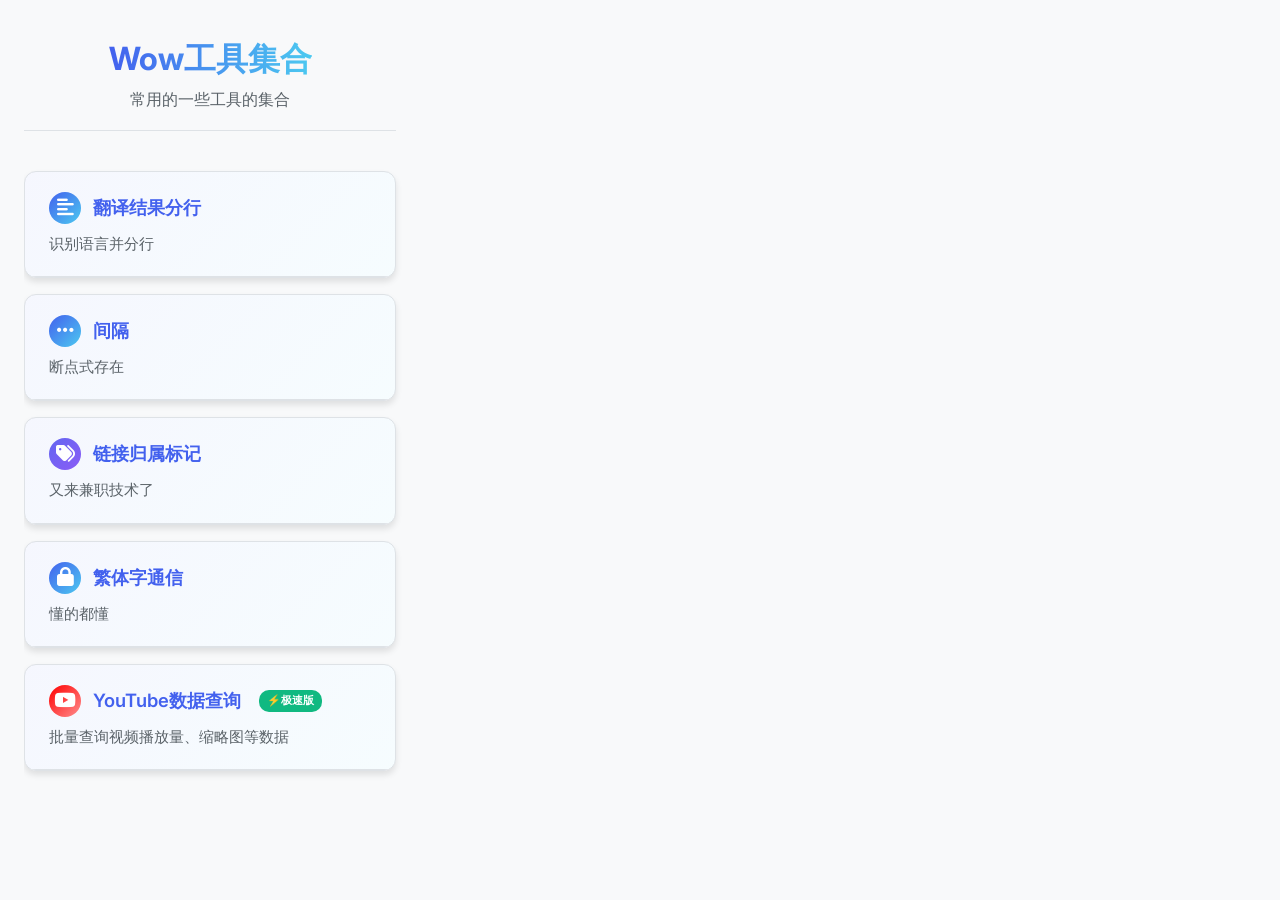
==== commit 374651a4: "update 2026/09/22 周二 17:49:18.55" ====
--- a/index.html
+++ b/index.html
@@ -32,10 +32,10 @@
                     <div class="card-desc">识别语言并分行</div>
                 </div>
             </div>
-            <div class="tool-card" data-target="panel2">
-                <div class="card-header">
-                    <div class="card-title"><span class="icon"><i class="fas fa-link"></i></span>Wow链接填表</div>
-                    <div class="card-desc">把发给运营的发给我</div>
+            <div class="tool-card" data-target="panel6">
+                <div class="card-header">
+                    <div class="card-title"><span class="icon"><i class="fas fa-ellipsis-h"></i></span>间隔</div>
+                    <div class="card-desc">断点式存在</div>
                 </div>
             </div>
             <!-- 面板3卡片 -->
@@ -99,38 +99,7 @@
             </div>
 
             <!-- 面板2：Wow链接填表 -->
-            <div class="function-panel" id="panel2">
-                <div class="input-group">
-                    <label for="link-lang-input"><i class="fas fa-info-circle"></i>输入包含链接的文本</label>
-                    <textarea id="link-lang-input"
-                        placeholder="例如: zoo  译  @孟详皓（复活吧我的频道）&#10;ro&#10;https://youtube.com/shorts/3VCOED36B58&#10;ar&#10;https://youtube.com/shorts/YWY1CtrHnAM"></textarea>
-                </div>
-                <div style="display: flex; gap: 12px; margin-bottom: 10px;">
-                    <button class="btn" id="link-lang-btn" style="flex: 1;"><span class="btn-content"><i
-                                class="fas fa-extract"></i>提取链接和语言</span></button>
-                    <button class="btn" id="sort-link-lang-btn" style="flex: 1;"><span class="btn-content"><i
-                                class="fas fa-sort"></i>一键整理</span></button>
-                </div>
-                <div class="loading" id="link-lang-loading">
-                    <div class="spinner"></div>正在提取...
-                </div>
-                <div class="result-container" id="link-lang-result-container" style="display: none;">
-                    <div class="result-header">提取结果</div>
-                    <div class="result-content" style="padding:0;">
-                        <table class="link-lang-table" id="link-lang-table">
-                            <thead>
-                                <tr>
-                                    <th>链接<button class="header-copy-btn" id="copy-all-links"><i
-                                                class="far fa-copy"></i>复制</button></th>
-                                    <th>语言<button class="header-copy-btn" id="copy-all-langs"><i
-                                                class="far fa-copy"></i>复制</button></th>
-                                </tr>
-                            </thead>
-                            <tbody id="link-lang-tbody"></tbody>
-                        </table>
-                    </div>
-                </div>
-            </div>
+            <div class="function-panel" id="panel6"></div>
 
             <!-- 面板3：链接归属标记（重构） -->
             <div class="function-panel" id="panel3">
@@ -141,7 +110,7 @@
                             <i class="fab fa-youtube" style="color:#ff0000"></i> 输入 YouTube 链接（每行一个）
                         </label>
                         <textarea id="attr-input-links" class="attr-textarea" style="height:110px;"
-                            placeholder="https://www.youtube.com/watch?v=7wrc2xgVR5s&#10;https://youtu.be/3VCOED36B58"></textarea>
+                            placeholder="每行一个链接，支持在链接后空格隔开添加自定义备注（如：https://youtu.be/xxx toca）"></textarea>
                     </div>
 
                     <!-- 素材类型选择 -->
@@ -151,7 +120,7 @@
                             <div class="attr-type-card" data-value="mark">
                                 <div class="attr-type-icon"><i class="fas fa-tag"></i></div>
                                 <div class="attr-type-text">
-                                    <div class="attr-type-title">适用于竞对/博主原视频</div>
+                                    <div class="attr-type-title">竞对/博主原视频</div>
                                     <div class="attr-type-desc">仅追加设计师ID</div>
                                 </div>
                                 <i class="fas fa-check-circle attr-type-check"></i>
@@ -159,7 +128,7 @@
                             <div class="attr-type-card active" data-value="recreate">
                                 <div class="attr-type-icon"><i class="fas fa-wand-magic-sparkles"></i></div>
                                 <div class="attr-type-text">
-                                    <div class="attr-type-title">适用于设计师二创</div>
+                                    <div class="attr-type-title">设计师二创</div>
                                     <div class="attr-type-desc">追加 <code>_#</code> 后缀</div>
                                 </div>
                                 <i class="fas fa-check-circle attr-type-check"></i>
@@ -167,7 +136,7 @@
                             <div class="attr-type-card" data-value="original">
                                 <div class="attr-type-icon"><i class="fas fa-lightbulb"></i></div>
                                 <div class="attr-type-text">
-                                    <div class="attr-type-title">适用于纯原创</div>
+                                    <div class="attr-type-title">纯原创</div>
                                     <div class="attr-type-desc">追加 <code>_$</code> 后缀</div>
                                 </div>
                                 <i class="fas fa-check-circle attr-type-check"></i>
@@ -267,7 +236,8 @@
                             <div class="cipher-card-header">
                                 <div class="cipher-step-badge done">✓</div><span>解密结果</span>
                             </div>
-                            <div class="cipher-output-box decrypted" id="cipher-decrypt-output"></div>
+                            <div class="cipher-output-box decrypted" id="cipher-decrypt-output"
+                                style="white-space: pre-wrap; word-break: break-word;"></div>
                         </div>
                     </div>
                 </div>
@@ -416,8 +386,9 @@
     <!-- ========== JS 模块（按依赖顺序加载） ========== -->
     <script src="./js/config.js"></script>
     <script src="./js/cipher.js"></script>
+    <script src="./js/youtube.js"></script>
+    <script src="./js/mind-panel.js"></script>
     <script src="./js/attribution.js"></script>
-    <script src="./js/youtube.js"></script>
     <script src="./js/app.js"></script>
 </body>
 
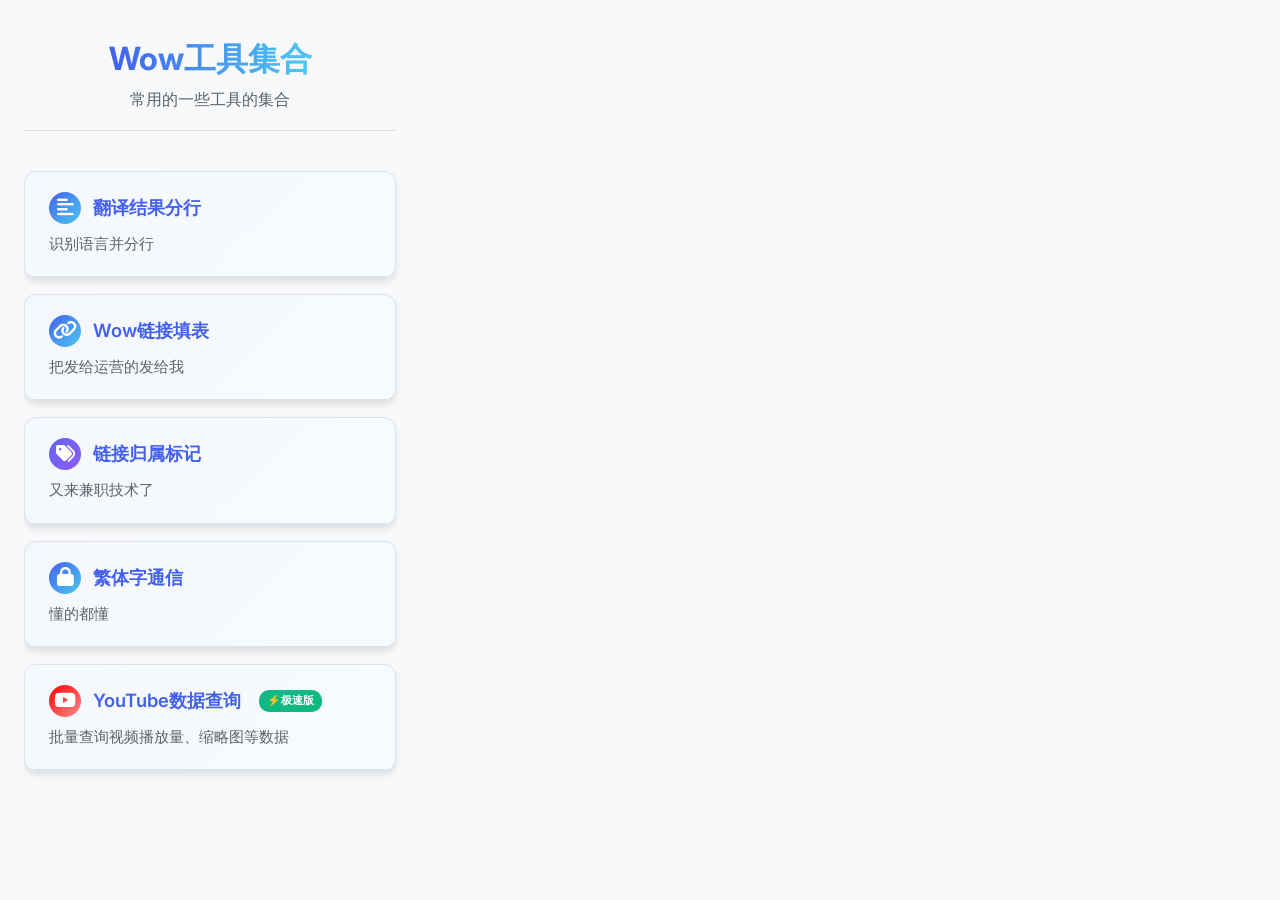
==== commit d556e4e3: "update 2026/09/22 周二 17:51:55.84" ====
--- a/index.html
+++ b/index.html
@@ -32,10 +32,10 @@
                     <div class="card-desc">识别语言并分行</div>
                 </div>
             </div>
-            <div class="tool-card" data-target="panel6">
+            <div class="tool-card" data-target="panel2">
                 <div class="card-header">
-                    <div class="card-title"><span class="icon"><i class="fas fa-ellipsis-h"></i></span>间隔</div>
-                    <div class="card-desc">断点式存在</div>
+                    <div class="card-title"><span class="icon"><i class="fas fa-link"></i></span>Wow链接填表</div>
+                    <div class="card-desc">把发给运营的发给我</div>
                 </div>
             </div>
             <!-- 面板3卡片 -->
@@ -99,7 +99,38 @@
             </div>
 
             <!-- 面板2：Wow链接填表 -->
-            <div class="function-panel" id="panel6"></div>
+            <div class="function-panel" id="panel2">
+                <div class="input-group">
+                    <label for="link-lang-input"><i class="fas fa-info-circle"></i>输入包含链接的文本</label>
+                    <textarea id="link-lang-input"
+                        placeholder="例如: zoo  译  @孟详皓（复活吧我的频道）&#10;ro&#10;https://youtube.com/shorts/3VCOED36B58&#10;ar&#10;https://youtube.com/shorts/YWY1CtrHnAM"></textarea>
+                </div>
+                <div style="display: flex; gap: 12px; margin-bottom: 10px;">
+                    <button class="btn" id="link-lang-btn" style="flex: 1;"><span class="btn-content"><i
+                                class="fas fa-extract"></i>提取链接和语言</span></button>
+                    <button class="btn" id="sort-link-lang-btn" style="flex: 1;"><span class="btn-content"><i
+                                class="fas fa-sort"></i>一键整理</span></button>
+                </div>
+                <div class="loading" id="link-lang-loading">
+                    <div class="spinner"></div>正在提取...
+                </div>
+                <div class="result-container" id="link-lang-result-container" style="display: none;">
+                    <div class="result-header">提取结果</div>
+                    <div class="result-content" style="padding:0;">
+                        <table class="link-lang-table" id="link-lang-table">
+                            <thead>
+                                <tr>
+                                    <th>链接<button class="header-copy-btn" id="copy-all-links"><i
+                                                class="far fa-copy"></i>复制</button></th>
+                                    <th>语言<button class="header-copy-btn" id="copy-all-langs"><i
+                                                class="far fa-copy"></i>复制</button></th>
+                                </tr>
+                            </thead>
+                            <tbody id="link-lang-tbody"></tbody>
+                        </table>
+                    </div>
+                </div>
+            </div>
 
             <!-- 面板3：链接归属标记（重构） -->
             <div class="function-panel" id="panel3">
@@ -386,9 +417,8 @@
     <!-- ========== JS 模块（按依赖顺序加载） ========== -->
     <script src="./js/config.js"></script>
     <script src="./js/cipher.js"></script>
+    <script src="./js/attribution.js"></script>
     <script src="./js/youtube.js"></script>
-    <script src="./js/mind-panel.js"></script>
-    <script src="./js/attribution.js"></script>
     <script src="./js/app.js"></script>
 </body>
 
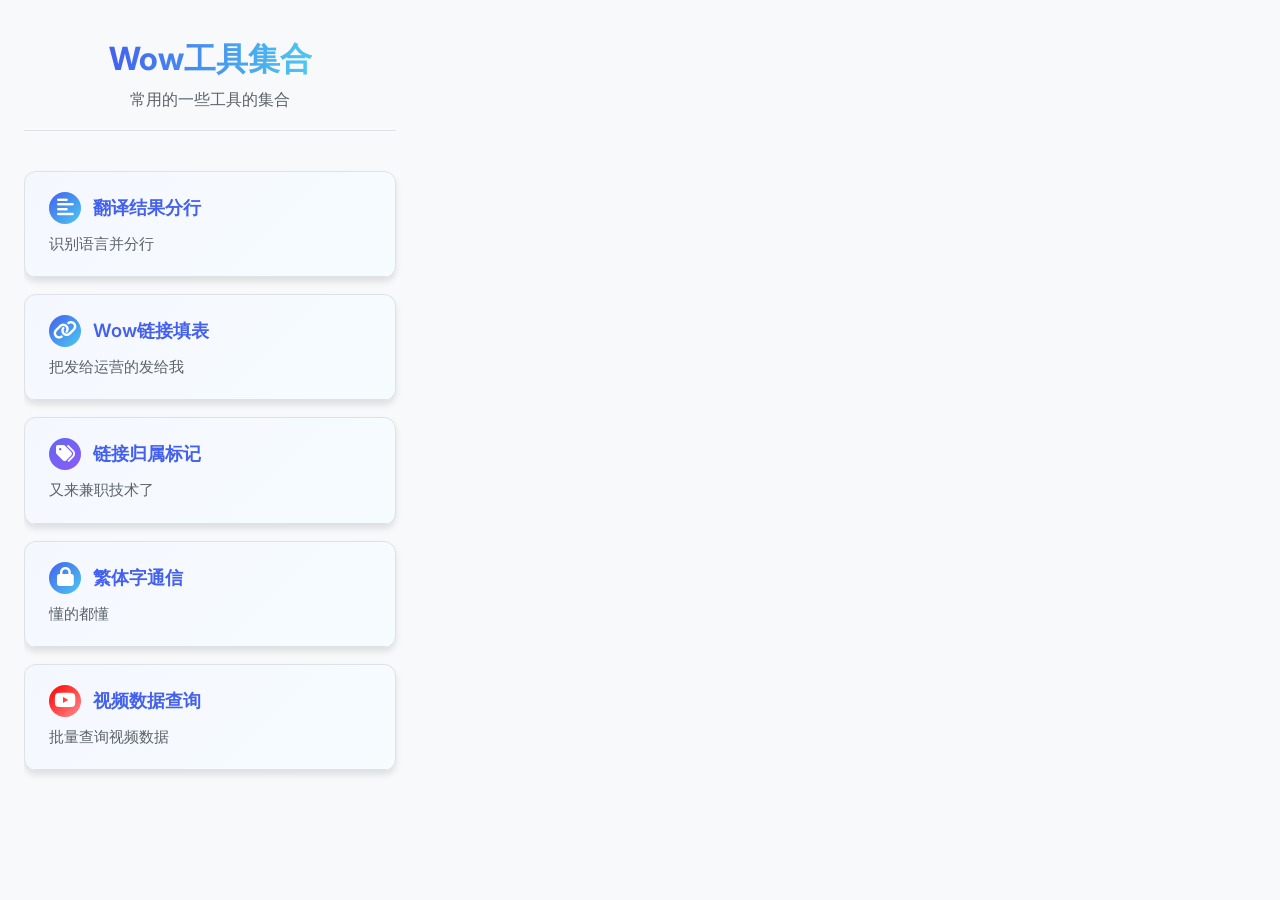
==== commit 866f47e2: "update 2026/09/23 周三 11:53:36.68" ====
--- a/index.html
+++ b/index.html
@@ -60,9 +60,9 @@
                     <div class="card-title">
                         <span class="icon" style="background: linear-gradient(135deg, #ff0000, #FF8E8E);"><i
                                 class="fab fa-youtube"></i></span>
-                        YouTube数据查询<span class="speed-badge">⚡极速版</span>
-                    </div>
-                    <div class="card-desc">批量查询视频播放量、缩略图等数据</div>
+                        视频数据查询
+                    </div>
+                    <div class="card-desc">批量查询视频数据</div>
                 </div>
             </div>
         </div>
@@ -141,7 +141,18 @@
                             <i class="fab fa-youtube" style="color:#ff0000"></i> 输入 YouTube 链接（每行一个）
                         </label>
                         <textarea id="attr-input-links" class="attr-textarea" style="height:110px;"
-                            placeholder="每行一个链接，支持在链接后空格隔开添加自定义备注（如：https://youtu.be/xxx toca）"></textarea>
+                            placeholder="这里输入链接"></textarea>
+                        <div class="attr-input-footer">
+                            <span class="attr-footer-tip">支持在链接后空格加备注</span>
+                            <div class="attr-footer-actions">
+                                <button type="button" class="attr-text-btn attr-text-btn-clear" id="attr-clear-btn">
+                                    <i class="fas fa-trash-alt"></i> 清空
+                                </button>
+                                <button type="button" class="attr-text-btn attr-text-btn-history" id="attr-history-btn">
+                                    <i class="fas fa-history"></i> 历史
+                                </button>
+                            </div>
+                        </div>
                     </div>
 
                     <!-- 素材类型选择 -->
@@ -281,23 +292,29 @@
                         <div class="input-group">
                             <label><i class="fab fa-youtube" style="color: #ff0000;"></i>输入 YouTube 视频链接（每行一个）</label>
                             <textarea class="youtube-textarea" id="youtubeUrls"
-                                placeholder="支持格式：&#10;普通视频: https://www.youtube.com/watch?v=dQw4w9WgXcQ&#10; 短链接: https://youtu.be/dQw4w9WgXcQ&#10;Shorts:  https://www.youtube.com/shorts/UmPxTmALybQ"></textarea>
-                        </div>
-                        <button class="youtube-btn" id="youtubeFetchBtn"><i class="fas fa-search"></i>批量查询</button>
-                        <button class="youtube-btn youtube-btn-convert" id="convertToShortBtn"><i
-                                class="fab fa-youtube"></i>一键转 Shorts</button>
-                        <button class="youtube-btn youtube-btn-clear" id="clearYoutubeInputBtn"><i
-                                class="fas fa-trash-alt"></i>清空</button>
-                        <button class="youtube-btn youtube-btn-history" id="historyBtn"><i
-                                class="fas fa-history"></i>历史查询</button>
-                        <div class="youtube-progress-container" id="youtubeProgressContainer">
-                            <div class="youtube-progress-info"><span id="youtubeProgressText">准备查询</span><span
-                                    id="youtubeProgressCount">0/0</span></div>
-                            <div class="youtube-progress-bar">
-                                <div class="youtube-progress" id="youtubeProgressBar"></div>
-                            </div>
-                        </div>
-                    </div>
+                                placeholder="支持格式：&#10;普通视频: https://www.youtube.com/watch?v=dQw4w9WgXcQ&#10;短链接: https://youtu.be/dQw4w9WgXcQ&#10;Shorts:  https://www.youtube.com/shorts/UmPxTmALybQ"></textarea>
+                        </div>
+
+                        <!-- ⬇ 四个按钮 + 进度条，包进同一行容器 -->
+                        <div class="youtube-action-row">
+                            <button class="youtube-btn" id="youtubeFetchBtn"><i class="fas fa-search"></i>批量查询</button>
+                            <button class="youtube-btn youtube-btn-convert" id="convertToShortBtn"><i
+                                    class="fab fa-youtube"></i>一键转 Shorts</button>
+                            <button class="youtube-btn youtube-btn-clear" id="clearYoutubeInputBtn"><i
+                                    class="fas fa-trash-alt"></i>清空</button>
+                            <button class="youtube-btn youtube-btn-history" id="historyBtn"><i
+                                    class="fas fa-history"></i>历史查询</button>
+
+                            <div class="youtube-progress-container" id="youtubeProgressContainer">
+                                <div class="youtube-progress-info"><span id="youtubeProgressText">准备查询</span><span
+                                        id="youtubeProgressCount">0/0</span></div>
+                                <div class="youtube-progress-bar">
+                                    <div class="youtube-progress" id="youtubeProgressBar"></div>
+                                </div>
+                            </div>
+                        </div>
+                    </div>
+
                     <div class="youtube-results-area" id="youtubeResultsArea">
                         <div class="empty-state"
                             style="text-align: center; padding: 40px; color: var(--text-secondary);">
@@ -327,6 +344,17 @@
                 id="downloadProgressPercent">0%</span></div>
         <div class="youtube-progress-bar">
             <div class="youtube-progress" id="downloadProgressBar" style="width: 0%;"></div>
+        </div>
+    </div>
+
+    <!-- ========== 弹窗：链接归属标记历史 ========== -->
+    <div id="attrHistoryOverlay" class="history-overlay" style="display:none;">
+        <div class="history-modal">
+            <div class="history-header">
+                <h3><i class="fas fa-history"></i> 标记历史</h3>
+                <button class="history-close-btn" onclick="closeAttrHistory()">×</button>
+            </div>
+            <div class="history-list" id="attrHistoryList"></div>
         </div>
     </div>
 
--- a/css/style.css
+++ b/css/style.css
@@ -42,6 +42,7 @@
     height: 100vh;
 }
 
+/* ====================== 布局：左侧功能 + 右侧结果 ====================== */
 .container {
     width: 100vw;
     height: 100vh;
@@ -63,7 +64,6 @@
     font-size: 2rem;
     font-weight: 700;
     line-height: 1.2;
-    color: var(--primary-color);
     margin-bottom: 0.5rem;
     background: linear-gradient(90deg, var(--primary-color), var(--accent-color));
     -webkit-background-clip: text;
@@ -163,6 +163,10 @@
     animation: fadeIn 0.3s ease-out;
 }
 
+.result-area:has(#panel5.active) {
+    padding: 1.25rem;
+}
+
 .function-panel {
     display: none;
     width: 100%;
@@ -174,6 +178,7 @@
     animation: fadeIn 0.3s ease-out;
 }
 
+/* ====================== 表单基础 ====================== */
 .input-group {
     margin-bottom: 1.75rem;
     width: 100%;
@@ -215,6 +220,7 @@
     box-shadow: 0 0 0 3px rgba(67, 97, 238, 0.2);
 }
 
+/* 3D 立体按钮 */
 .btn {
     position: relative;
     display: inline-flex;
@@ -291,14 +297,14 @@
     display: none;
 }
 
+/* ====================== 加载态 / 关键帧 ====================== */
 .loading {
-    display: flex;
+    display: none;
     align-items: center;
     justify-content: center;
     padding: 1.25rem;
     color: var(--text-secondary);
     font-size: 0.95rem;
-    display: none;
     gap: 0.75rem;
 }
 
@@ -339,7 +345,59 @@
     }
 }
 
-/* ====================== 密语编码器样式 ====================== */
+@keyframes fadeInUp {
+    from {
+        opacity: 0;
+        transform: translateY(20px);
+    }
+
+    to {
+        opacity: 1;
+        transform: translateY(0);
+    }
+}
+
+@keyframes popIn {
+    0% {
+        transform: scale(0.5);
+        opacity: 0;
+    }
+
+    70% {
+        transform: scale(1.15);
+    }
+
+    100% {
+        transform: scale(1);
+        opacity: 1;
+    }
+}
+
+@keyframes pulse {
+
+    0%,
+    100% {
+        opacity: 1;
+    }
+
+    50% {
+        opacity: 0.5;
+    }
+}
+
+@keyframes ytMaxIn {
+    from {
+        opacity: 0;
+        transform: scale(0.98);
+    }
+
+    to {
+        opacity: 1;
+        transform: scale(1);
+    }
+}
+
+/* ====================== 密语编码器 ====================== */
 .cipher-wrapper {
     display: flex;
     flex-direction: column;
@@ -347,7 +405,6 @@
     height: 100%;
 }
 
-/* 顶部Tab切换栏 */
 .cipher-tab-bar {
     display: flex;
     gap: 0;
@@ -391,7 +448,6 @@
     font-size: 0.9rem;
 }
 
-/* 面板容器 */
 .cipher-panel {
     display: flex;
     flex-direction: column;
@@ -399,7 +455,6 @@
     animation: fadeIn 0.3s ease;
 }
 
-/* 卡片 */
 .cipher-card {
     background: #fff;
     border: 1px solid #e8ecf1;
@@ -413,7 +468,6 @@
     border-color: #d0d5dd;
 }
 
-/* 卡片头部 */
 .cipher-card-header {
     display: flex;
     align-items: center;
@@ -455,7 +509,6 @@
     letter-spacing: 0.03em;
 }
 
-/* 文本域 */
 .cipher-textarea {
     width: 100%;
     padding: 12px 15px;
@@ -488,7 +541,6 @@
     font-size: 0.88rem;
 }
 
-/* 卡片内操作按钮 */
 .cipher-card-actions {
     margin-top: 10px;
     display: flex;
@@ -521,7 +573,6 @@
     font-size: 0.75rem;
 }
 
-/* 主要操作按钮 */
 .cipher-btn-primary {
     display: flex;
     align-items: center;
@@ -562,7 +613,6 @@
     font-size: 0.9rem;
 }
 
-/* 输出框 */
 .cipher-output-box {
     position: relative;
     background: #f8fafc;
@@ -623,27 +673,7 @@
     font-size: 0.7rem;
 }
 
-/* 响应式 */
-@media (max-width: 768px) {
-    .cipher-tab {
-        font-size: 0.78rem;
-        padding: 10px 12px;
-    }
-
-    .cipher-output-box {
-        font-size: 0.8rem;
-        letter-spacing: 0.04em;
-        padding-right: 60px;
-    }
-
-    .cipher-copy-btn {
-        padding: 5px 10px;
-        font-size: 0.7rem;
-        top: 8px;
-        right: 8px;
-    }
-}
-
+/* ====================== 通用结果容器 ====================== */
 .result-container {
     margin-top: 1.75rem;
     border-radius: var(--radius-sm);
@@ -719,6 +749,7 @@
     font-size: 0.85rem;
 }
 
+/* 链接语言表格 */
 .link-lang-table {
     width: 100%;
     border-collapse: collapse;
@@ -802,6 +833,7 @@
     border-color: var(--primary-color);
 }
 
+/* ====================== Toast / 空状态 / 语言结果 ====================== */
 .toast {
     position: fixed;
     bottom: 2rem;
@@ -870,6 +902,7 @@
     font-size: 1rem;
 }
 
+/* ====================== Markdown 内容 ====================== */
 .markdown-content {
     font-family: inherit;
     line-height: 1.7;
@@ -977,10 +1010,6 @@
     background: rgba(255, 255, 255, 0.3);
 }
 
-.markdown-content pre:hover .code-copy-btn {
-    opacity: 1;
-}
-
 .markdown-content blockquote {
     margin: 1.2em 0;
     padding: 0.8em 1.2em;
@@ -1030,6 +1059,7 @@
     border-radius: var(--radius-sm);
 }
 
+/* ====================== 广告优化结果 ====================== */
 .ad-optimization-result {
     margin-bottom: 2rem;
     border: 1px solid var(--border-color);
@@ -1078,6 +1108,7 @@
     color: var(--accent-color);
 }
 
+/* ====================== 图片（绘画辅助） ====================== */
 .paint-container {
     display: flex;
     flex-direction: column;
@@ -1248,25 +1279,38 @@
     background: #e9ecef;
 }
 
-/* ====================== YouTube 查询功能 样式 ====================== */
+/* ====================== YouTube 查询模块 ====================== */
+#panel5.active {
+    display: flex;
+    flex-direction: column;
+    height: 100%;
+}
+
 .youtube-container {
     display: flex;
     flex-direction: column;
-    gap: 20px;
+    gap: 16px;
     height: 100%;
+    min-height: 0;
 }
 
 .youtube-input-area {
+    flex: 0 0 auto;
+    width: 100%;
+    padding: 18px 20px;
     background: #ffffff;
-    border-radius: 16px;
-    padding: 24px;
+    border-radius: 14px;
     box-shadow: 0 2px 12px rgba(0, 0, 0, 0.06);
     border: 1px solid #f0f0f0;
 }
 
+.youtube-input-area .input-group {
+    margin-bottom: 12px;
+}
+
 .youtube-textarea {
     width: 100%;
-    min-height: 130px;
+    min-height: 150px;
     padding: 14px 16px;
     border-radius: 12px;
     border: 1px solid #e5e7eb;
@@ -1285,8 +1329,25 @@
     box-shadow: 0 0 0 3px rgba(255, 0, 51, 0.1);
 }
 
+/* 按钮行 */
+.youtube-action-row {
+    display: flex;
+    align-items: center;
+    gap: 8px;
+    flex-wrap: nowrap;
+    overflow-x: auto;
+    padding-bottom: 4px;
+    padding-top: 6px;
+    margin-top: -6px;
+}
+
+.youtube-action-row .youtube-btn {
+    margin: 0;
+    flex-shrink: 0;
+    white-space: nowrap;
+}
+
 .youtube-btn {
-    margin-top: 12px;
     background: linear-gradient(90deg, #ff0000, #FF8E8E);
     color: #fff;
     border: none;
@@ -1334,17 +1395,22 @@
     background: #10b981;
 }
 
+/* 进度条 */
 .youtube-progress-container {
-    margin-top: 16px;
     display: none;
+    flex: 1 1 auto;
+    min-width: 120px;
 }
 
 .youtube-progress-info {
     display: flex;
     justify-content: space-between;
-    font-size: 13px;
+    font-size: 12px;
     color: #6b7280;
     margin-bottom: 6px;
+    white-space: nowrap;
+    overflow: hidden;
+    text-overflow: ellipsis;
 }
 
 .youtube-progress-bar {
@@ -1363,18 +1429,24 @@
     transition: width 0.3s ease;
 }
 
+/* 结果区 */
 .youtube-results-area {
-    flex: 1;
+    position: relative;
+    flex: 1 1 auto;
+    min-height: 0;
+    max-height: none;
+    width: 100%;
     overflow-y: auto;
-    max-height: 65vh;
     background: #ffffff;
-    border-radius: 16px;
+    border-radius: 14px;
     box-shadow: 0 2px 12px rgba(0, 0, 0, 0.06);
     border: 1px solid #f0f0f0;
 }
 
+/* ====================== YouTube 表格 ====================== */
 .youtube-table {
     width: 100%;
+    table-layout: fixed;
     border-collapse: separate;
     border-spacing: 0;
     background: #fff;
@@ -1383,6 +1455,54 @@
     font-size: 14px;
 }
 
+/* 列宽（含选择列） */
+.youtube-table th.select-col {
+    width: 96px;
+    min-width: 96px;
+}
+
+.youtube-table th:nth-child(2) {
+    width: 22%;
+}
+
+/* 链接 */
+.youtube-table th:nth-child(3) {
+    width: 18%;
+}
+
+/* 标题 */
+.youtube-table th:nth-child(4) {
+    width: 12%;
+}
+
+/* 频道 */
+.youtube-table th:nth-child(5) {
+    width: 10%;
+}
+
+/* 播放 */
+.youtube-table th:nth-child(6) {
+    width: 8%;
+}
+
+/* 评论 */
+.youtube-table th:nth-child(7) {
+    width: 9%;
+}
+
+/* 发布 */
+.youtube-table th:nth-child(8) {
+    width: 9%;
+}
+
+/* 时长 */
+.youtube-table th:nth-child(9) {
+    width: 12%;
+}
+
+/* 缩略图 */
+
+/* 表头：大字不加粗、悬停红底、副标题小字跟随 */
 .youtube-table thead {
     background: #f9fafb;
     position: sticky;
@@ -1391,465 +1511,91 @@
 }
 
 .youtube-table th {
-    padding: 14px 12px;
-    text-align: left;
-    font-weight: 600;
-    color: #374151;
-    font-size: 13px;
-    border-bottom: 2px solid #e5e7eb;
     position: sticky;
     top: 0;
+    z-index: 10;
+    padding: 12px 12px 14px;
+    text-align: left;
+    vertical-align: top;
+    font-size: 17px;
+    font-weight: 500;
+    color: #111827;
+    letter-spacing: 0.02em;
+    line-height: 1.35;
+    white-space: nowrap;
     background: #f9fafb;
-    z-index: 10;
+    border-bottom: 2px solid #e5e7eb;
     cursor: pointer;
     user-select: none;
+    transition: background 0.18s ease;
 }
 
 .youtube-table th:hover {
-    background: #f3f4f6;
-}
-
+    background: #fff5f5;
+}
+
+/* 表头小字：下方块级换行 */
+.youtube-table th .th-hint {
+    display: block;
+    margin: 3px 0 0 0;
+    padding: 0;
+    text-indent: 0;
+    font-size: 10.5px;
+    font-weight: 400;
+    color: #9ca3af;
+    letter-spacing: 0;
+    line-height: 1.3;
+    white-space: nowrap;
+}
+
+/* 排序图标 */
+.youtube-table th .sort-btn,
+.youtube-table th #sortIcon {
+    font-size: 15px;
+}
+
+/* 表头：选择列 */
+.youtube-table th.select-col {
+    width: 96px;
+    min-width: 96px;
+    padding: 12px 8px;
+    text-align: center;
+    vertical-align: middle;
+    font-size: 13px;
+    font-weight: 600;
+    color: #1f2937;
+    letter-spacing: 0;
+    cursor: default;
+    background: linear-gradient(180deg, #fef2f2 0%, #f9fafb 100%);
+    border-right: 2px solid #fee2e2;
+    position: sticky;
+    left: 0;
+    z-index: 11;
+}
+
+.youtube-table th.select-col:hover {
+    background: linear-gradient(180deg, #fef2f2 0%, #f3f4f6 100%);
+}
+
+/* 数据行 */
 .youtube-table td {
     padding: 12px;
     border-bottom: 1px solid #f3f4f6;
     vertical-align: middle;
     color: #111827;
+    overflow: hidden;
+    text-overflow: ellipsis;
+    white-space: nowrap;
 }
 
 .youtube-table tr:hover td {
     background: #f9fafb;
 }
 
-.youtube-table th.select-col {
-    width: 60px;
-    min-width: 60px;
-    text-align: center;
-    cursor: default;
-    background: linear-gradient(180deg, #fef2f2 0%, #f9fafb 100%);
-    border-right: 2px solid #fee2e2;
-    vertical-align: middle;
-    padding: 12px 8px;
-    position: sticky;
-    left: 0;
-    z-index: 11;
-}
-
-.youtube-table th.select-col:hover {
-    background: linear-gradient(180deg, #fef2f2 0%, #f3f4f6 100%);
-}
-
-.select-all-checkbox-wrap {
-    display: flex;
-    flex-direction: column;
-    align-items: center;
-    gap: 8px;
-}
-
-.select-all-checkbox-wrap input[type="checkbox"] {
-    width: 18px;
-    height: 18px;
-    cursor: pointer;
-    accent-color: #ff0033;
-    margin: 0;
-}
-
-.btn-copy-selected {
-    display: inline-flex;
-    align-items: center;
-    justify-content: center;
-    gap: 5px;
-    padding: 7px 14px;
-    background: linear-gradient(135deg, #ff0033 0%, #ff4466 100%);
-    color: #fff;
-    border: none;
-    border-radius: 20px;
-    font-size: 12px;
-    font-weight: 600;
-    cursor: pointer;
-    transition: all 0.25s ease;
-    white-space: nowrap;
-    letter-spacing: 0.3px;
-    box-shadow: 0 2px 8px rgba(255, 0, 51, 0.25);
-    min-width: 80px;
-}
-
-.btn-copy-selected i {
-    font-size: 11px;
-}
-
-.btn-copy-selected:hover {
-    background: linear-gradient(135deg, #e60030 0%, #ff3360 100%);
-    transform: translateY(-1px);
-    box-shadow: 0 4px 14px rgba(255, 0, 51, 0.35);
-}
-
-.btn-copy-selected:active {
-    transform: translateY(0);
-    box-shadow: 0 1px 4px rgba(255, 0, 51, 0.2);
-}
-
-.selected-count-badge {
-    display: none;
-    font-size: 10px;
-    font-weight: 700;
-    background: #ff0033;
-    color: #fff;
-    border-radius: 10px;
-    padding: 2px 7px;
-    min-width: 18px;
-    text-align: center;
-}
-
-.selected-count-badge.show {
-    display: inline-block;
-    animation: popIn 0.25s ease;
-}
-
-/* Shorts 播放器 */
-.shorts-overlay {
-    display: none;
-    position: fixed;
-    top: 0;
-    left: 0;
-    width: 100%;
-    height: 100%;
-    background: rgba(0, 0, 0, 0.15);
-    backdrop-filter: blur(8px);
-    -webkit-backdrop-filter: blur(8px);
-    z-index: 10000;
-    justify-content: center;
-    align-items: center;
-    opacity: 0;
-    transition: opacity 0.3s ease;
-}
-
-.shorts-overlay.show {
-    display: flex;
-    opacity: 1;
-}
-
-.shorts-container {
-    position: relative;
-    width: 100vw;
-    max-width: 430px;
-    max-height: 95vh;
-    /* 防止超出屏幕高度 */
-    aspect-ratio: 9 / 16;
-    /* ✅ 高度自动按宽度的 16/9 计算 */
-    background: #000;
-    overflow: hidden;
-    margin: 0 auto;
-    /* 水平居中（可选） */
-}
-
-.shorts-video-wrapper {
-    position: absolute;
-    inset: 0;
-    display: flex;
-    align-items: center;
-    justify-content: center;
-    z-index: 1;
-}
-
-.shorts-video-wrapper iframe {
-    width: 100%;
-    height: 100%;
-    border: none;
-}
-
-.shorts-thumb-bg {
-    position: absolute;
-    inset: 0;
-    object-fit: cover;
-    z-index: 0;
-}
-
-.shorts-top-gradient {
-    position: absolute;
-    top: 0;
-    left: 0;
-    right: 0;
-    height: 100px;
-    background: linear-gradient(to bottom, rgba(0, 0, 0, 0.7) 0%, transparent 100%);
-    z-index: 2;
-    pointer-events: none;
-}
-
-.shorts-top-info {
-    position: absolute;
-    top: 12px;
-    left: 16px;
-    right: 56px;
-    z-index: 3;
-    display: flex;
-    flex-direction: column;
-    gap: 2px;
-}
-
-.shorts-top-info .shorts-channel-name {
-    font-size: 14px;
-    font-weight: 700;
-    color: #fff;
-    text-shadow: 0 1px 3px rgba(0, 0, 0, 0.8);
-    white-space: nowrap;
-    overflow: hidden;
-    text-overflow: ellipsis;
-}
-
-.shorts-top-info .shorts-video-title {
-    font-size: 12px;
-    color: rgba(255, 255, 255, 0.85);
-    text-shadow: 0 1px 2px rgba(0, 0, 0, 0.7);
-    display: -webkit-box;
-    -webkit-line-clamp: 2;
-    -webkit-box-orient: vertical;
-    overflow: hidden;
-    line-height: 1.3;
-}
-
-.shorts-bottom-gradient {
-    position: absolute;
-    bottom: 0;
-    left: 0;
-    right: 0;
-    height: 200px;
-    background: linear-gradient(to top, rgba(0, 0, 0, 0.8) 0%, transparent 100%);
-    z-index: 2;
-    pointer-events: none;
-}
-
-.shorts-action-bar {
-    position: absolute;
-    right: 10px;
-    bottom: 140px;
-    display: flex;
-    flex-direction: column;
-    align-items: center;
-    gap: 20px;
-    z-index: 4;
-}
-
-.shorts-action-item {
-    display: flex;
-    flex-direction: column;
-    align-items: center;
-    gap: 5px;
-}
-
-.shorts-action-btn {
-    width: 48px;
-    height: 48px;
-    border-radius: 50%;
-    background: rgba(255, 255, 255, 0.15);
-    backdrop-filter: blur(10px);
-    -webkit-backdrop-filter: blur(10px);
-    border: 1px solid rgba(255, 255, 255, 0.2);
-    cursor: pointer;
-    display: flex;
-    align-items: center;
-    justify-content: center;
-    transition: all 0.2s;
-}
-
-.shorts-action-btn:hover {
-    background: rgba(255, 255, 255, 0.3);
-    transform: scale(1.08);
-}
-
-.shorts-action-btn:active {
-    transform: scale(0.95);
-}
-
-.shorts-action-btn svg {
-    width: 22px;
-    height: 22px;
-    fill: #fff;
-}
-
-.shorts-action-label {
-    font-size: 13px;
-    font-weight: 700;
-    color: #fff;
-    text-shadow: 0 1px 3px rgba(0, 0, 0, 0.7);
-    background: rgba(0, 0, 0, 0.3);
-    padding: 2px 8px;
-    border-radius: 10px;
-    min-width: 36px;
-    text-align: center;
-}
-
-.shorts-info-panel {
-    position: absolute;
-    left: 14px;
-    right: 80px;
-    bottom: 30px;
-    z-index: 4;
-    display: flex;
-    flex-direction: column;
-    gap: 8px;
-}
-
-.shorts-channel-row {
-    display: flex;
-    align-items: center;
-    gap: 8px;
-}
-
-.shorts-channel-avatar {
-    width: 32px;
-    height: 32px;
-    border-radius: 50%;
-    display: flex;
-    align-items: center;
-    justify-content: center;
-    font-weight: 700;
-    font-size: 14px;
-    color: #fff;
-    flex-shrink: 0;
-}
-
-.shorts-channel-name-bottom {
-    font-size: 14px;
-    font-weight: 600;
-    color: #fff;
-    text-shadow: 0 1px 3px rgba(0, 0, 0, 0.7);
-    flex: 1;
-    white-space: nowrap;
-    overflow: hidden;
-    text-overflow: ellipsis;
-}
-
-.shorts-subscribe-btn {
-    padding: 5px 14px;
-    border-radius: 20px;
-    background: #fff;
-    color: #000;
-    border: none;
-    font-weight: 700;
-    font-size: 12px;
-    cursor: pointer;
-    flex-shrink: 0;
-    transition: all 0.2s;
-}
-
-.shorts-subscribe-btn.subscribed {
-    background: rgba(255, 255, 255, 0.15);
-    color: #fff;
-}
-
-.shorts-stats-row {
-    display: flex;
-    gap: 12px;
-    align-items: center;
-}
-
-.shorts-stat-badge {
-    font-size: 13px;
-    font-weight: 700;
-    color: #fff;
-    background: rgba(255, 255, 255, 0.12);
-    backdrop-filter: blur(6px);
-    -webkit-backdrop-filter: blur(6px);
-    padding: 4px 10px;
-    border-radius: 12px;
-    text-shadow: 0 1px 2px rgba(0, 0, 0, 0.6);
-    display: inline-flex;
-    align-items: center;
-    gap: 4px;
-}
-
-.shorts-play-hint {
-    position: absolute;
-    top: 50%;
-    left: 50%;
-    transform: translate(-50%, -50%) scale(0);
-    width: 64px;
-    height: 64px;
-    border-radius: 50%;
-    background: rgba(0, 0, 0, 0.65);
-    display: flex;
-    align-items: center;
-    justify-content: center;
-    z-index: 3;
-    pointer-events: none;
-    transition: transform 0.25s cubic-bezier(0.175, 0.885, 0.32, 1.275);
-}
-
-.shorts-play-hint.show {
-    transform: translate(-50%, -50%) scale(1);
-}
-
-.shorts-play-hint svg {
-    width: 28px;
-    height: 28px;
-    fill: #fff;
-}
-
-.shorts-progress-bar {
-    position: absolute;
-    left: 8px;
-    right: 8px;
-    bottom: 8px;
-    height: 3px;
-    background: rgba(255, 255, 255, 0.2);
-    border-radius: 2px;
-    z-index: 4;
-    overflow: hidden;
-}
-
-.shorts-progress-fill {
-    width: 0%;
-    height: 100%;
-    background: #fff;
-    border-radius: 2px;
-    transition: width 0.1s linear;
-}
-
-.shorts-close-btn {
-    position: absolute;
-    top: 14px;
-    right: 12px;
-    background: rgba(0, 0, 0, 0.45);
-    border: none;
-    color: #fff;
-    font-size: 26px;
-    width: 36px;
-    height: 36px;
-    border-radius: 50%;
-    cursor: pointer;
-    z-index: 5;
-    display: flex;
-    align-items: center;
-    justify-content: center;
-    backdrop-filter: blur(6px);
-    -webkit-backdrop-filter: blur(6px);
-    transition: background 0.2s;
-    line-height: 1;
-}
-
-.shorts-close-btn:hover {
-    background: rgba(255, 255, 255, 0.25);
-}
-
-@keyframes popIn {
-    0% {
-        transform: scale(0.5);
-        opacity: 0;
-    }
-
-    70% {
-        transform: scale(1.15);
-    }
-
-    100% {
-        transform: scale(1);
-        opacity: 1;
-    }
-}
-
+/* 选择列（数据行） */
 .youtube-table td.select-col {
-    width: 60px;
-    min-width: 60px;
+    width: 96px;
+    min-width: 96px;
     text-align: center;
     vertical-align: middle;
     background: #fafafa;
@@ -1857,25 +1603,13 @@
     position: sticky;
     left: 0;
     z-index: 1;
+    cursor: pointer;
+    user-select: none;
     transition: background 0.2s ease;
 }
 
 .youtube-table tr:hover td.select-col {
     background: #fef2f2;
-}
-
-.youtube-table tr.row-selected td {
-    background: #fff5f5 !important;
-    border-bottom-color: #fecaca !important;
-}
-
-.youtube-table tr.row-selected td.select-col {
-    background: #ffe0e0 !important;
-    border-right-color: #fca5a5 !important;
-}
-
-.youtube-table tr.row-selected:hover td {
-    background: #ffe8e8 !important;
 }
 
 .youtube-table td.select-col input[type="checkbox"] {
@@ -1903,11 +1637,116 @@
     pointer-events: none;
 }
 
-.youtube-table th:last-child {
-    cursor: pointer;
-    text-align: center;
-}
-
+/* 已选中行 */
+.youtube-table tr.row-selected td {
+    background: #fff5f5 !important;
+    border-bottom-color: #fecaca !important;
+}
+
+.youtube-table tr.row-selected td.select-col {
+    background: #ffe0e0 !important;
+    border-right-color: #fca5a5 !important;
+}
+
+.youtube-table tr.row-selected:hover td {
+    background: #ffe8e8 !important;
+}
+
+/* 表头：全选 + 复制选中 */
+.select-all-checkbox-wrap {
+    display: flex;
+    flex-direction: column;
+    align-items: center;
+    gap: 6px;
+    width: 100%;
+}
+
+.select-all-checkbox-wrap input[type="checkbox"] {
+    width: 18px;
+    height: 18px;
+    cursor: pointer;
+    accent-color: #ff0033;
+    margin: 0;
+}
+
+.btn-copy-selected {
+    display: inline-flex;
+    align-items: center;
+    justify-content: center;
+    gap: 5px;
+    padding: 7px 14px;
+    background: linear-gradient(135deg, #ff0033 0%, #ff4466 100%);
+    color: #fff;
+    border: none;
+    border-radius: 20px;
+    font-size: 12px;
+    font-weight: 600;
+    cursor: pointer;
+    transition: all 0.25s ease;
+    white-space: nowrap;
+    letter-spacing: 0.3px;
+    box-shadow: 0 2px 8px rgba(255, 0, 51, 0.25);
+    min-width: 80px;
+}
+
+.btn-copy-selected i {
+    font-size: 11px;
+}
+
+.btn-copy-selected:hover {
+    background: linear-gradient(135deg, #e60030 0%, #ff3360 100%);
+    transform: translateY(-1px);
+    box-shadow: 0 4px 14px rgba(255, 0, 51, 0.35);
+}
+
+.btn-copy-selected:active {
+    transform: translateY(0);
+    box-shadow: 0 1px 4px rgba(255, 0, 51, 0.2);
+}
+
+/* 选择列内的复制选中：紧凑版 */
+.youtube-table th.select-col .btn-copy-selected {
+    min-width: 0;
+    padding: 4px 8px;
+    font-size: 11.5px;
+    gap: 3px;
+    letter-spacing: 0;
+}
+
+.youtube-table th.select-col .btn-copy-selected i {
+    font-size: 10px;
+}
+
+.youtube-table th.select-col .btn-copy-selected span {
+    white-space: nowrap;
+}
+
+/* 表格内容样式 */
+.youtube-title-cell {
+    max-width: 180px;
+    white-space: nowrap;
+    overflow: hidden;
+    text-overflow: ellipsis;
+    cursor: pointer;
+    font-weight: 500;
+}
+
+.youtube-title-cell:hover {
+    color: #ff0033;
+    text-decoration: underline;
+}
+
+.youtube-view-count {
+    font-weight: 600;
+    color: #ff0033;
+}
+
+.youtube-error {
+    color: #ef4444;
+    font-weight: 500;
+}
+
+/* 缩略图 */
 .youtube-thumbnail {
     width: 140px;
     height: 78px;
@@ -1947,6 +1786,7 @@
     transition: all 0.2s ease;
 }
 
+/* 链接行内按钮 */
 .youtube-link-btns {
     display: flex;
     gap: 6px;
@@ -1985,30 +1825,116 @@
     transform: translateY(-1px);
 }
 
-.youtube-title-cell {
-    max-width: 180px;
-    white-space: nowrap;
+/* ====================== YouTube 全屏按钮 & 界面最大化 ====================== */
+.yt-fullscreen-wrap {
+    position: sticky;
+    top: 0;
+    height: 0;
+    display: flex;
+    justify-content: flex-end;
+    padding-right: 10px;
+    z-index: 25;
+    pointer-events: none;
+}
+
+.yt-fullscreen-btn {
+    pointer-events: auto;
+    margin-top: 10px;
+    width: 36px;
+    height: 36px;
+    border-radius: 10px;
+    border: 1px solid #e5e7eb;
+    background: rgba(255, 255, 255, 0.95);
+    color: #374151;
+    cursor: pointer;
+    display: flex;
+    align-items: center;
+    justify-content: center;
+    transition: all 0.2s ease;
+    backdrop-filter: blur(6px);
+    -webkit-backdrop-filter: blur(6px);
+    box-shadow: 0 2px 8px rgba(0, 0, 0, 0.06);
+    font-size: 15px;
+}
+
+.yt-fullscreen-btn:hover {
+    background: #ff0033;
+    color: #fff;
+    border-color: #ff0033;
+    transform: translateY(-1px);
+    box-shadow: 0 4px 14px rgba(255, 0, 51, 0.3);
+}
+
+.yt-fullscreen-btn:active {
+    transform: translateY(0);
+}
+
+/* 界面内最大化（不占标签页） */
+body.yt-maximized-lock {
     overflow: hidden;
-    text-overflow: ellipsis;
-    cursor: pointer;
-    font-weight: 500;
-}
-
-.youtube-title-cell:hover {
-    color: #ff0033;
-    text-decoration: underline;
-}
-
-.youtube-view-count {
-    font-weight: 600;
-    color: #ff0033;
-}
-
-.youtube-error {
-    color: #ef4444;
-    font-weight: 500;
-}
-
+}
+
+.youtube-container.is-maximized {
+    position: fixed;
+    inset: 0;
+    z-index: 9999;
+    display: flex;
+    flex-direction: column;
+    gap: 12px;
+    padding: 16px 20px;
+    background: #f8f9fa;
+    overflow: hidden;
+    box-sizing: border-box;
+    animation: ytMaxIn 0.22s cubic-bezier(0.4, 0, 0.2, 1);
+}
+
+.youtube-container.is-maximized .youtube-input-area {
+    flex: 0 0 auto;
+}
+
+.youtube-container.is-maximized .youtube-results-area {
+    flex: 1 1 auto;
+    min-height: 0;
+    max-height: none !important;
+    overflow-y: auto;
+    padding: 0 !important;
+    background: #fff;
+    border-radius: 12px;
+}
+
+.youtube-container.is-maximized .youtube-table thead,
+.youtube-container.is-maximized .youtube-table th {
+    position: sticky;
+    top: 0;
+    z-index: 30;
+}
+
+.youtube-container.is-maximized .youtube-table th {
+    background: #f9fafb !important;
+}
+
+.youtube-container.is-maximized .yt-fullscreen-wrap {
+    position: fixed;
+    top: 16px;
+    right: 20px;
+    z-index: 10000;
+    height: auto;
+    padding-right: 0;
+}
+
+.youtube-container.is-maximized .yt-fullscreen-btn {
+    background: #fff;
+    border-color: #d1d5db;
+    box-shadow: 0 4px 12px rgba(0, 0, 0, 0.1);
+}
+
+.youtube-container.is-maximized .yt-fullscreen-btn:hover {
+    background: #ff0033 !important;
+    color: #fff !important;
+    border-color: #ff0033 !important;
+}
+
+/* ====================== 视频播放器 / 下载进度 / 回到顶部 ====================== */
 #videoPlayerOverlay {
     display: none;
     position: fixed;
@@ -2113,18 +2039,6 @@
     animation: fadeInUp 0.3s ease;
 }
 
-@keyframes fadeInUp {
-    from {
-        opacity: 0;
-        transform: translateY(20px);
-    }
-
-    to {
-        opacity: 1;
-        transform: translateY(0);
-    }
-}
-
 /* 并发速度标签 */
 .speed-badge {
     display: inline-block;
@@ -2138,19 +2052,330 @@
     animation: pulse 1.5s infinite;
 }
 
-@keyframes pulse {
-
-    0%,
-    100% {
-        opacity: 1;
-    }
-
-    50% {
-        opacity: 0.5;
-    }
-}
-
-/* 历史记录弹窗 */
+/* ====================== Shorts 播放器 ====================== */
+.shorts-overlay {
+    display: none;
+    position: fixed;
+    top: 0;
+    left: 0;
+    width: 100%;
+    height: 100%;
+    background: rgba(0, 0, 0, 0.15);
+    backdrop-filter: blur(8px);
+    -webkit-backdrop-filter: blur(8px);
+    z-index: 10000;
+    justify-content: center;
+    align-items: center;
+    opacity: 0;
+    transition: opacity 0.3s ease;
+}
+
+.shorts-overlay.show {
+    display: flex;
+    opacity: 1;
+}
+
+.shorts-container {
+    position: relative;
+    width: 100vw;
+    max-width: 430px;
+    max-height: 95vh;
+    aspect-ratio: 9 / 16;
+    background: #000;
+    overflow: hidden;
+    margin: 0 auto;
+}
+
+.shorts-video-wrapper {
+    position: absolute;
+    inset: 0;
+    display: flex;
+    align-items: center;
+    justify-content: center;
+    z-index: 1;
+}
+
+.shorts-video-wrapper iframe {
+    width: 100%;
+    height: 100%;
+    border: none;
+}
+
+.shorts-thumb-bg {
+    position: absolute;
+    inset: 0;
+    object-fit: cover;
+    z-index: 0;
+}
+
+.shorts-top-gradient {
+    position: absolute;
+    top: 0;
+    left: 0;
+    right: 0;
+    height: 100px;
+    background: linear-gradient(to bottom, rgba(0, 0, 0, 0.7) 0%, transparent 100%);
+    z-index: 2;
+    pointer-events: none;
+}
+
+.shorts-top-info {
+    position: absolute;
+    top: 12px;
+    left: 16px;
+    right: 56px;
+    z-index: 3;
+    display: flex;
+    flex-direction: column;
+    gap: 2px;
+}
+
+.shorts-top-info .shorts-channel-name {
+    font-size: 14px;
+    font-weight: 700;
+    color: #fff;
+    text-shadow: 0 1px 3px rgba(0, 0, 0, 0.8);
+    white-space: nowrap;
+    overflow: hidden;
+    text-overflow: ellipsis;
+}
+
+.shorts-top-info .shorts-video-title {
+    font-size: 12px;
+    color: rgba(255, 255, 255, 0.85);
+    text-shadow: 0 1px 2px rgba(0, 0, 0, 0.7);
+    display: -webkit-box;
+    -webkit-line-clamp: 2;
+    -webkit-box-orient: vertical;
+    overflow: hidden;
+    line-height: 1.3;
+}
+
+.shorts-bottom-gradient {
+    position: absolute;
+    bottom: 0;
+    left: 0;
+    right: 0;
+    height: 200px;
+    background: linear-gradient(to top, rgba(0, 0, 0, 0.8) 0%, transparent 100%);
+    z-index: 2;
+    pointer-events: none;
+}
+
+.shorts-action-bar {
+    position: absolute;
+    right: 10px;
+    bottom: 140px;
+    display: flex;
+    flex-direction: column;
+    align-items: center;
+    gap: 20px;
+    z-index: 4;
+}
+
+.shorts-action-item {
+    display: flex;
+    flex-direction: column;
+    align-items: center;
+    gap: 5px;
+}
+
+.shorts-action-btn {
+    width: 48px;
+    height: 48px;
+    border-radius: 50%;
+    background: rgba(255, 255, 255, 0.15);
+    backdrop-filter: blur(10px);
+    -webkit-backdrop-filter: blur(10px);
+    border: 1px solid rgba(255, 255, 255, 0.2);
+    cursor: pointer;
+    display: flex;
+    align-items: center;
+    justify-content: center;
+    transition: all 0.2s;
+}
+
+.shorts-action-btn:hover {
+    background: rgba(255, 255, 255, 0.3);
+    transform: scale(1.08);
+}
+
+.shorts-action-btn:active {
+    transform: scale(0.95);
+}
+
+.shorts-action-btn svg {
+    width: 22px;
+    height: 22px;
+    fill: #fff;
+}
+
+.shorts-action-label {
+    font-size: 13px;
+    font-weight: 700;
+    color: #fff;
+    text-shadow: 0 1px 3px rgba(0, 0, 0, 0.7);
+    background: rgba(0, 0, 0, 0.3);
+    padding: 2px 8px;
+    border-radius: 10px;
+    min-width: 36px;
+    text-align: center;
+}
+
+.shorts-info-panel {
+    position: absolute;
+    left: 14px;
+    right: 80px;
+    bottom: 30px;
+    z-index: 4;
+    display: flex;
+    flex-direction: column;
+    gap: 8px;
+}
+
+.shorts-channel-row {
+    display: flex;
+    align-items: center;
+    gap: 8px;
+}
+
+.shorts-channel-avatar {
+    width: 32px;
+    height: 32px;
+    border-radius: 50%;
+    display: flex;
+    align-items: center;
+    justify-content: center;
+    font-weight: 700;
+    font-size: 14px;
+    color: #fff;
+    flex-shrink: 0;
+}
+
+.shorts-channel-name-bottom {
+    font-size: 14px;
+    font-weight: 600;
+    color: #fff;
+    text-shadow: 0 1px 3px rgba(0, 0, 0, 0.7);
+    flex: 1;
+    white-space: nowrap;
+    overflow: hidden;
+    text-overflow: ellipsis;
+}
+
+.shorts-subscribe-btn {
+    padding: 5px 14px;
+    border-radius: 20px;
+    background: #fff;
+    color: #000;
+    border: none;
+    font-weight: 700;
+    font-size: 12px;
+    cursor: pointer;
+    flex-shrink: 0;
+    transition: all 0.2s;
+}
+
+.shorts-subscribe-btn.subscribed {
+    background: rgba(255, 255, 255, 0.15);
+    color: #fff;
+}
+
+.shorts-stats-row {
+    display: flex;
+    gap: 12px;
+    align-items: center;
+}
+
+.shorts-stat-badge {
+    font-size: 13px;
+    font-weight: 700;
+    color: #fff;
+    background: rgba(255, 255, 255, 0.12);
+    backdrop-filter: blur(6px);
+    -webkit-backdrop-filter: blur(6px);
+    padding: 4px 10px;
+    border-radius: 12px;
+    text-shadow: 0 1px 2px rgba(0, 0, 0, 0.6);
+    display: inline-flex;
+    align-items: center;
+    gap: 4px;
+}
+
+.shorts-play-hint {
+    position: absolute;
+    top: 50%;
+    left: 50%;
+    transform: translate(-50%, -50%) scale(0);
+    width: 64px;
+    height: 64px;
+    border-radius: 50%;
+    background: rgba(0, 0, 0, 0.65);
+    display: flex;
+    align-items: center;
+    justify-content: center;
+    z-index: 3;
+    pointer-events: none;
+    transition: transform 0.25s cubic-bezier(0.175, 0.885, 0.32, 1.275);
+}
+
+.shorts-play-hint.show {
+    transform: translate(-50%, -50%) scale(1);
+}
+
+.shorts-play-hint svg {
+    width: 28px;
+    height: 28px;
+    fill: #fff;
+}
+
+.shorts-progress-bar {
+    position: absolute;
+    left: 8px;
+    right: 8px;
+    bottom: 8px;
+    height: 3px;
+    background: rgba(255, 255, 255, 0.2);
+    border-radius: 2px;
+    z-index: 4;
+    overflow: hidden;
+}
+
+.shorts-progress-fill {
+    width: 0%;
+    height: 100%;
+    background: #fff;
+    border-radius: 2px;
+    transition: width 0.1s linear;
+}
+
+.shorts-close-btn {
+    position: absolute;
+    top: 14px;
+    right: 12px;
+    background: rgba(0, 0, 0, 0.45);
+    border: none;
+    color: #fff;
+    font-size: 26px;
+    width: 36px;
+    height: 36px;
+    border-radius: 50%;
+    cursor: pointer;
+    z-index: 5;
+    display: flex;
+    align-items: center;
+    justify-content: center;
+    backdrop-filter: blur(6px);
+    -webkit-backdrop-filter: blur(6px);
+    transition: background 0.2s;
+    line-height: 1;
+}
+
+.shorts-close-btn:hover {
+    background: rgba(255, 255, 255, 0.25);
+}
+
+/* ====================== 历史 / 设计师弹窗 ====================== */
 .history-overlay {
     position: fixed;
     top: 0;
@@ -2303,285 +2528,7 @@
     padding: 8px 6px;
 }
 
-/* 归属标记 - 切换按钮组样式 */
-.attr-btn-group {
-    display: flex;
-    flex-wrap: wrap;
-    gap: 8px;
-    margin-top: 6px;
-}
-
-/* ==================== 链接归属标记【旧模块】CSS（其他界面在用，保留） ==================== */
-.attr-card-container {
-    display: flex;
-    flex-direction: column;
-    gap: 16px;
-}
-
-.attr-label {
-    font-size: 14px;
-    font-weight: 600;
-    color: var(--text-primary, #1e293b);
-    display: flex;
-    align-items: center;
-    gap: 8px;
-    margin-bottom: 8px;
-}
-
-.attr-label-row {
-    display: flex;
-    align-items: center;
-    margin-bottom: 20px;
-}
-
-/* 素材类型卡片 - 3列并排 */
-.attr-grid-options {
-    display: grid;
-    grid-template-columns: repeat(3, minmax(0, 1fr));
-    gap: 12px;
-}
-
-.attr-option-card {
-    position: relative;
-    display: flex;
-    align-items: center;
-    gap: 10px;
-    padding: 12px 14px;
-    border-radius: 10px;
-    border: 2px solid var(--border-color, #e2e8f0);
-    background: var(--card-bg, #ffffff);
-    cursor: pointer;
-    transition: all 0.22s cubic-bezier(0.4, 0, 0.2, 1);
-    user-select: none;
-}
-
-.attr-option-card:hover {
-    border-color: #a5b4fc;
-    transform: translateY(-1px);
-    box-shadow: 0 4px 12px rgba(99, 102, 241, 0.08);
-}
-
-.attr-option-card.active {
-    border-color: #6366f1;
-    background: #f5f3ff;
-    box-shadow: 0 4px 14px rgba(99, 102, 241, 0.16);
-}
-
-.attr-option-icon {
-    width: 34px;
-    height: 34px;
-    border-radius: 8px;
-    background: #e0e7ff;
-    color: #4f46e5;
-    display: flex;
-    align-items: center;
-    justify-content: center;
-    font-size: 15px;
-    flex-shrink: 0;
-}
-
-.attr-option-card.active .attr-option-icon {
-    background: #6366f1;
-    color: #ffffff;
-}
-
-.attr-option-text {
-    display: flex;
-    flex-direction: column;
-    flex: 1;
-}
-
-.attr-option-title {
-    font-size: 13px;
-    font-weight: 600;
-    color: #1e293b;
-}
-
-.attr-option-sub {
-    font-size: 11px;
-    color: #64748b;
-    margin-top: 2px;
-}
-
-.attr-option-sub code {
-    background: rgba(99, 102, 241, 0.12);
-    color: #4f46e5;
-    padding: 1px 4px;
-    border-radius: 4px;
-    font-family: monospace;
-}
-
-.attr-check-mark {
-    font-size: 16px;
-    color: #6366f1;
-    opacity: 0;
-    transform: scale(0.6);
-    transition: all 0.2s ease;
-}
-
-.attr-option-card.active .attr-check-mark {
-    opacity: 1;
-    transform: scale(1);
-}
-
-/* 设计师选择 - Chips 视图 */
-.attr-manage-btn {
-    background: none;
-    border: none;
-    color: #6366f1;
-    font-size: 12px;
-    font-weight: 600;
-    cursor: pointer;
-    display: flex;
-    align-items: center;
-    gap: 4px;
-    padding: 4px 8px;
-    border-radius: 6px;
-    transition: background 0.2s;
-}
-
-.attr-manage-btn:hover {
-    background: #e0e7ff;
-}
-
-.attr-designer-chips {
-    display: flex;
-    flex-wrap: wrap;
-    gap: 10px;
-}
-
-.attr-chip-card {
-    display: flex;
-    align-items: center;
-    gap: 8px;
-    padding: 6px 12px 6px 6px;
-    border-radius: 20px;
-    border: 1.5px solid var(--border-color, #e2e8f0);
-    background: var(--card-bg, #ffffff);
-    cursor: pointer;
-    transition: all 0.2s ease;
-    user-select: none;
-}
-
-.attr-chip-card:hover {
-    border-color: #a5b4fc;
-}
-
-.attr-chip-card.active {
-    border-color: #6366f1;
-    background: #6366f1;
-    color: #ffffff;
-    box-shadow: 0 4px 10px rgba(99, 102, 241, 0.25);
-}
-
-.attr-chip-avatar {
-    width: 26px;
-    height: 26px;
-    border-radius: 50%;
-    background: #e2e8f0;
-    color: #475569;
-    font-size: 12px;
-    font-weight: 700;
-    display: flex;
-    align-items: center;
-    justify-content: center;
-}
-
-.attr-chip-card.active .attr-chip-avatar {
-    background: rgba(255, 255, 255, 0.25);
-    color: #ffffff;
-}
-
-.attr-chip-info {
-    display: flex;
-    align-items: center;
-    gap: 6px;
-}
-
-.attr-chip-name {
-    font-size: 13px;
-    font-weight: 600;
-}
-
-.attr-chip-id {
-    font-size: 11px;
-    opacity: 0.8;
-}
-
-.attr-chip-check {
-    font-size: 11px;
-    display: none;
-}
-
-.attr-chip-card.active .attr-chip-check {
-    display: inline-block;
-    margin-left: 2px;
-}
-
-/* 按钮与表格结果（旧表格） */
-.attr-submit-btn {
-    margin-top: 8px;
-    height: 44px;
-    font-size: 14px;
-    font-weight: 600;
-    border-radius: 10px;
-    background: linear-gradient(135deg, #6366f1, #4f46e5);
-}
-
-.attr-table th {
-    background: #f8fafc;
-    color: #475569;
-    font-size: 12px;
-    font-weight: 600;
-    padding: 10px 14px;
-}
-
-.attr-table-link-cell {
-    word-break: break-all;
-    font-size: 12px;
-    color: #64748b;
-    padding: 10px 14px;
-}
-
-.attr-table-res-cell {
-    word-break: break-all;
-    font-size: 13px;
-    padding: 10px 14px;
-}
-
-.attr-table-res-cell code {
-    color: #4f46e5;
-    font-weight: 600;
-    font-family: 'Consolas', 'Courier New', monospace;
-}
-
-/* 弹窗中的 Designer Tag */
-.attr-modal-chip {
-    display: inline-flex;
-    align-items: center;
-    justify-content: space-between;
-    gap: 8px;
-    padding: 6px 12px;
-    background: #f1f5f9;
-    border-radius: 8px;
-    font-size: 13px;
-    color: #334155;
-    border: 1px solid #e2e8f0;
-}
-
-.attr-modal-del {
-    color: #ef4444;
-    cursor: pointer;
-    font-size: 12px;
-    padding: 2px;
-    transition: transform 0.2s;
-}
-
-.attr-modal-del:hover {
-    transform: scale(1.2);
-}
-
-/* ========== 新版链接归属标记模块样式（panel3 当前在用，隔离独立） ========== */
+/* ====================== 链接归属标记模块 ====================== */
 .attr-card-container-new {
     display: flex;
     flex-direction: column;
@@ -2625,6 +2572,7 @@
     gap: 10px;
 }
 
+/* 素材类型卡片 */
 .attr-type-grid {
     display: grid;
     grid-template-columns: repeat(3, minmax(0, 1fr));
@@ -2714,12 +2662,101 @@
     transform: scale(1);
 }
 
+/* 设计师选择 */
+.attr-manage-btn {
+    background: none;
+    border: none;
+    color: #6366f1;
+    font-size: 12px;
+    font-weight: 600;
+    cursor: pointer;
+    display: flex;
+    align-items: center;
+    gap: 4px;
+    padding: 4px 8px;
+    border-radius: 6px;
+    transition: background 0.2s;
+}
+
+.attr-manage-btn:hover {
+    background: #e0e7ff;
+}
+
 .attr-designer-chips-new {
     display: flex;
     flex-wrap: wrap;
     gap: 10px;
 }
 
+.attr-chip-card {
+    display: flex;
+    align-items: center;
+    gap: 8px;
+    padding: 6px 12px 6px 6px;
+    border-radius: 20px;
+    border: 1.5px solid var(--border-color, #e2e8f0);
+    background: var(--card-bg, #ffffff);
+    cursor: pointer;
+    transition: all 0.2s ease;
+    user-select: none;
+}
+
+.attr-chip-card:hover {
+    border-color: #a5b4fc;
+}
+
+.attr-chip-card.active {
+    border-color: #6366f1;
+    background: #6366f1;
+    color: #ffffff;
+    box-shadow: 0 4px 10px rgba(99, 102, 241, 0.25);
+}
+
+.attr-chip-avatar {
+    width: 26px;
+    height: 26px;
+    border-radius: 50%;
+    background: #e2e8f0;
+    color: #475569;
+    font-size: 12px;
+    font-weight: 700;
+    display: flex;
+    align-items: center;
+    justify-content: center;
+}
+
+.attr-chip-card.active .attr-chip-avatar {
+    background: rgba(255, 255, 255, 0.25);
+    color: #ffffff;
+}
+
+.attr-chip-info {
+    display: flex;
+    align-items: center;
+    gap: 6px;
+}
+
+.attr-chip-name {
+    font-size: 13px;
+    font-weight: 600;
+}
+
+.attr-chip-id {
+    font-size: 11px;
+    opacity: 0.8;
+}
+
+.attr-chip-check {
+    font-size: 11px;
+    display: none;
+}
+
+.attr-chip-card.active .attr-chip-check {
+    display: inline-block;
+    margin-left: 2px;
+}
+
+/* 提交按钮 */
 .attr-submit-new-btn {
     height: 44px;
     border-radius: 10px;
@@ -2736,7 +2773,86 @@
     filter: brightness(1.05);
 }
 
-/* ========== 新版结果表格 ========== */
+/* 输入框下方操作按钮 */
+.attr-input-footer {
+    display: flex;
+    justify-content: space-between;
+    align-items: center;
+    margin-top: 8px;
+    padding: 0 2px;
+    gap: 10px;
+}
+
+.attr-footer-tip {
+    font-size: 11.5px;
+    color: #94a3b8;
+    flex: 1;
+    min-width: 0;
+    overflow: hidden;
+    text-overflow: ellipsis;
+    white-space: nowrap;
+}
+
+.attr-footer-actions {
+    display: flex;
+    gap: 8px;
+    flex-shrink: 0;
+}
+
+.attr-text-btn {
+    display: inline-flex;
+    align-items: center;
+    gap: 6px;
+    padding: 6px 14px;
+    border-radius: 8px;
+    font-size: 13px;
+    font-weight: 600;
+    letter-spacing: 0.02em;
+    cursor: pointer;
+    white-space: nowrap;
+    transition: all 0.2s ease;
+    border: 1px solid transparent;
+}
+
+.attr-text-btn i {
+    font-size: 12px;
+}
+
+.attr-text-btn:hover {
+    transform: translateY(-1px);
+}
+
+.attr-text-btn:active {
+    transform: translateY(0) scale(0.97);
+}
+
+.attr-text-btn-clear {
+    color: #dc2626;
+    background: #fef2f2;
+    border-color: #fecaca;
+}
+
+.attr-text-btn-clear:hover {
+    color: #fff;
+    background: #dc2626;
+    border-color: #dc2626;
+    box-shadow: 0 4px 12px rgba(220, 38, 38, 0.3);
+}
+
+.attr-text-btn-history {
+    color: #2563eb;
+    background: #eff6ff;
+    border-color: #bfdbfe;
+}
+
+.attr-text-btn-history:hover {
+    color: #fff;
+    background: #2563eb;
+    border-color: #2563eb;
+    box-shadow: 0 4px 12px rgba(37, 99, 235, 0.3);
+}
+
+/* 结果表格 */
 .attr-result-wrap {
     margin-top: 20px;
     border-radius: 12px;
@@ -2804,6 +2920,72 @@
     background: #f8fafc;
 }
 
+.attr-table-link-cell {
+    word-break: break-all;
+    font-size: 12px;
+    color: #64748b;
+    padding: 10px 14px;
+}
+
+.attr-table-res-cell {
+    word-break: break-all;
+    font-size: 13px;
+    padding: 10px 14px;
+}
+
+.attr-table-res-cell code {
+    color: #4f46e5;
+    font-weight: 600;
+    font-family: 'Consolas', 'Courier New', monospace;
+}
+
+/* 弹窗中的设计师标签 */
+.attr-modal-chip {
+    display: inline-flex;
+    align-items: center;
+    justify-content: space-between;
+    gap: 8px;
+    padding: 6px 12px;
+    background: #f1f5f9;
+    border-radius: 8px;
+    font-size: 13px;
+    color: #334155;
+    border: 1px solid #e2e8f0;
+}
+
+.attr-modal-del {
+    color: #ef4444;
+    cursor: pointer;
+    font-size: 12px;
+    padding: 2px;
+    transition: transform 0.2s;
+}
+
+.attr-modal-del:hover {
+    transform: scale(1.2);
+}
+
+/* ====================== 响应式 ====================== */
+@media (max-width: 768px) {
+    .cipher-tab {
+        font-size: 0.78rem;
+        padding: 10px 12px;
+    }
+
+    .cipher-output-box {
+        font-size: 0.8rem;
+        letter-spacing: 0.04em;
+        padding-right: 60px;
+    }
+
+    .cipher-copy-btn {
+        padding: 5px 10px;
+        font-size: 0.7rem;
+        top: 8px;
+        right: 8px;
+    }
+}
+
 @media (max-width: 1024px) {
     .container {
         flex-direction: column;
@@ -2878,5 +3060,4 @@
         border-radius: 6px;
         cursor: pointer;
     }
-
 }
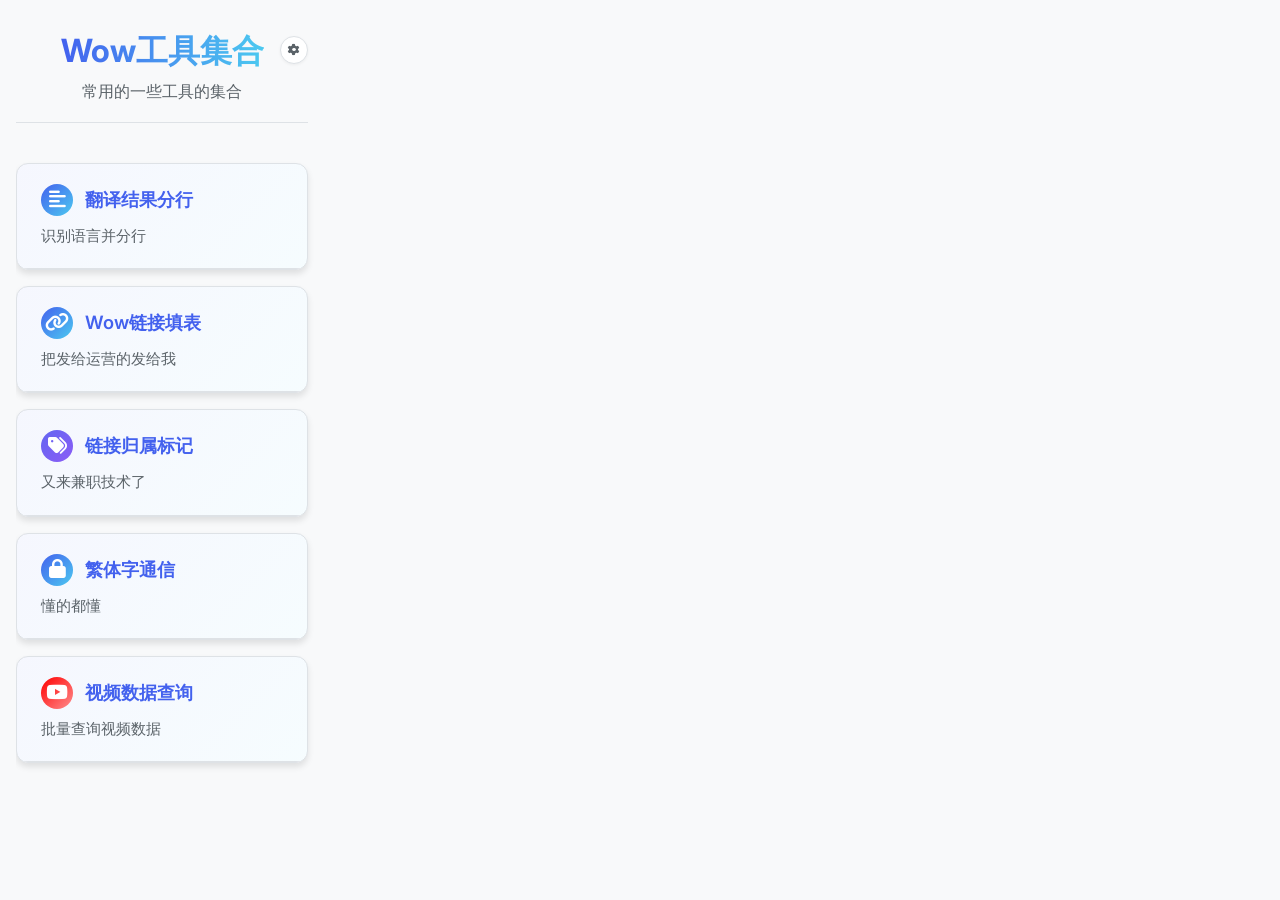
==== commit a623dbc7: "update 2026/09/30 周三 15:31:46.61" ====
--- a/index.html
+++ b/index.html
@@ -5,6 +5,28 @@
     <meta charset="UTF-8">
     <meta name="viewport" content="width=device-width, initial-scale=1.0">
     <title>Wow工具箱</title>
+    <script>
+        // 首屏防闪现：在 DOM 构建前同步决定 panel7 是否隐藏
+        (function () {
+            var KEY = 'wow_tools_hidden_modules';
+            var DEFAULT_HIDDEN = ['panel7'];
+            var hidden;
+            try {
+                var raw = localStorage.getItem(KEY);
+                if (raw === null) hidden = DEFAULT_HIDDEN.slice();
+                else hidden = JSON.parse(raw) || [];
+                if (!Array.isArray(hidden)) hidden = [];
+            } catch (e) { hidden = DEFAULT_HIDDEN.slice(); }
+            if (hidden.indexOf('panel7') >= 0) {
+                document.documentElement.className += ' hide-panel7-init';
+            }
+        })();
+    </script>
+    <style>
+        .hide-panel7-init .tool-card[data-target="panel7"] {
+            display: none !important;
+        }
+    </style>
     <link rel="icon" href="https://i.pinimg.com/originals/5c/2b/20/5c2b2023053650ec890d690da18880fa.jpg"
         type="image/x-icon" />
     <link href="https://fonts.googleapis.com/css2?family=Inter:wght@300;400;500;600;700&display=swap" rel="stylesheet">
@@ -24,7 +46,12 @@
         <div class="function-area">
             <header>
                 <h1>Wow工具集合</h1>
-                <p class="subtitle">常用的一些工具的集合</p>
+                <div class="subtitle-row">
+                    <p class="subtitle">常用的一些工具的集合</p>
+                    <button class="settings-btn" id="settingsBtn" title="设置显示的模块" aria-label="设置">
+                        <i class="fas fa-cog"></i>
+                    </button>
+                </div>
             </header>
             <div class="tool-card" data-target="panel1">
                 <div class="card-header">
@@ -63,6 +90,16 @@
                         视频数据查询
                     </div>
                     <div class="card-desc">批量查询视频数据</div>
+                </div>
+            </div>
+            <div class="tool-card" data-target="panel7">
+                <div class="card-header">
+                    <div class="card-title">
+                        <span class="icon" style="background: linear-gradient(135deg, #2f6fed, #5aa8ff);"><i
+                                class="fas fa-coins"></i></span>
+                        奖金速算
+                    </div>
+                    <div class="card-desc">仅自用</div>
                 </div>
             </div>
         </div>
@@ -231,28 +268,49 @@
             <!-- 面板4：密语编码器 -->
             <div class="function-panel" id="panel4">
                 <div class="cipher-wrapper">
-                    <div class="cipher-tab-bar">
-                        <button class="cipher-tab active" data-cipher-tab="encrypt"><i class="fas fa-lock"></i><span>明文
-                                → 密文</span></button>
-                        <button class="cipher-tab" data-cipher-tab="decrypt"><i class="fas fa-unlock"></i><span>密文 →
-                                明文</span></button>
-                    </div>
+                    <div class="cipher-top">
+                        <div class="cipher-tab-bar">
+                            <button class="cipher-tab active" data-cipher-tab="encrypt"><i
+                                    class="fas fa-lock"></i><span>明文 → 密文</span></button>
+                            <button class="cipher-tab" data-cipher-tab="decrypt"><i class="fas fa-unlock"></i><span>密文 →
+                                    明文</span></button>
+                        </div>
+                        <div class="cipher-meta-bar">
+                            <span class="cipher-meta-key">
+                                <i class="fas fa-clock"></i>
+                                密钥窗口 <strong id="cipher-key-window">--:--→--:--</strong>
+                            </span>
+                            <span class="cipher-meta-progress" id="cipher-meta-progress">
+                                <span class="cipher-meta-icon" id="cipher-meta-icon"><i
+                                        class="far fa-circle"></i></span>
+                                <span class="cipher-meta-step" id="cipher-meta-step">0/6</span>
+                                <span class="cipher-meta-label" id="cipher-meta-label">未开始</span>
+                            </span>
+                        </div>
+                    </div>
+
+                    <!-- 加密面板 -->
                     <div class="cipher-panel active" id="cipher-encrypt-panel">
-                        <div class="cipher-time-hint" id="cipher-time-hint-encrypt">⏱ 当前密钥窗口：<strong
-                                id="cipher-key-window-encrypt"></strong></div>
                         <div class="cipher-card">
-                            <div class="cipher-card-header">
-                                <div class="cipher-step-badge">1</div><span>输入明文内容</span>
-                            </div>
+                            <div class="cipher-card-header"><span>输入明文</span></div>
                             <textarea id="cipher-encrypt-input" class="cipher-textarea"
                                 placeholder="输入要加密的内容（支持中文、英文、emoji、特殊符号）…" rows="3"></textarea>
                         </div>
-                        <button class="cipher-btn-primary" id="cipher-encrypt-btn" disabled><i class="fas fa-lock"></i>
-                            加密生成密文</button>
+                        <button class="cipher-btn-primary" id="cipher-encrypt-btn" disabled>
+                            <i class="fas fa-lock"></i> 加密生成密文
+                        </button>
+
                         <div class="cipher-card" id="cipher-encrypt-result-area" style="display:none;">
                             <div class="cipher-card-header">
-                                <div class="cipher-step-badge done">✓</div><span>密文结果</span><span
-                                    class="cipher-badge-tag">古文伪装</span>
+                                <span>密文结果</span><span class="cipher-badge-tag">古文伪装</span>
+                            </div>
+                            <div class="cipher-destroy-inline" id="cipher-encrypt-destroy-bar" style="display:none;">
+                                <div class="cipher-destroy-line">
+                                    <div class="cipher-destroy-fill" id="cipher-encrypt-destroy-fill"></div>
+                                </div>
+                                <div class="cipher-destroy-label">
+                                    明文将在 <strong id="cipher-encrypt-destroy-count">10</strong> 秒后自动清除
+                                </div>
                             </div>
                             <div class="cipher-output-box">
                                 <div class="cipher-output-text" id="cipher-encrypt-output"></div><button
@@ -260,23 +318,29 @@
                             </div>
                         </div>
                     </div>
+
+                    <!-- 解密面板 -->
                     <div class="cipher-panel" id="cipher-decrypt-panel" style="display:none;">
-                        <div class="cipher-time-hint" id="cipher-time-hint-decrypt">⏱ 当前密钥窗口：<strong
-                                id="cipher-key-window-decrypt"></strong></div>
                         <div class="cipher-card">
-                            <div class="cipher-card-header">
-                                <div class="cipher-step-badge">1</div><span>输入密文</span>
-                            </div>
+                            <div class="cipher-card-header"><span>输入密文</span></div>
                             <textarea id="cipher-decrypt-input" class="cipher-textarea cipher-mono"
                                 placeholder="在此粘贴密文（自动过滤标点、空格等无关字符）…" rows="3"></textarea>
                             <div class="cipher-card-actions"><button class="cipher-btn-paste" id="cipher-paste-btn"><i
                                         class="fas fa-paste"></i> 从剪贴板粘贴</button></div>
                         </div>
-                        <button class="cipher-btn-primary" id="cipher-decrypt-btn" disabled><i
-                                class="fas fa-unlock"></i> 解密密文</button>
+                        <button class="cipher-btn-primary" id="cipher-decrypt-btn" disabled>
+                            <i class="fas fa-unlock"></i> 解密密文
+                        </button>
+
                         <div class="cipher-card" id="cipher-decrypt-result-area" style="display:none;">
-                            <div class="cipher-card-header">
-                                <div class="cipher-step-badge done">✓</div><span>解密结果</span>
+                            <div class="cipher-card-header"><span>解密结果</span></div>
+                            <div class="cipher-destroy-inline" id="cipher-decrypt-destroy-bar" style="display:none;">
+                                <div class="cipher-destroy-line">
+                                    <div class="cipher-destroy-fill" id="cipher-decrypt-destroy-fill"></div>
+                                </div>
+                                <div class="cipher-destroy-label">
+                                    密文与明文将在 <strong id="cipher-decrypt-destroy-count">60</strong> 秒后自动清除
+                                </div>
                             </div>
                             <div class="cipher-output-box decrypted" id="cipher-decrypt-output"
                                 style="white-space: pre-wrap; word-break: break-word;"></div>
@@ -327,8 +391,129 @@
                             class="fas fa-arrow-up"></i></button>
                 </div>
             </div>
-        </div>
-    </div>
+
+            <!-- 面板7：业绩奖金测算器 -->
+            <div class="function-panel" id="panel7">
+                <div class="bonus-layout">
+
+                    <!-- 左侧：输入参数 -->
+                    <div class="bonus-left">
+                        <div class="bonus-card">
+                            <div class="bonus-card-title">测算参数</div>
+
+                            <div class="bonus-field">
+                                <label for="bonus-dp">日均利润（DP）</label>
+                                <input id="bonus-dp" type="number" placeholder="输入后自动计算" autocomplete="off">
+                            </div>
+
+                            <div class="bonus-field">
+                                <label for="bonus-month-days">本月天数</label>
+                                <input id="bonus-month-days" readonly>
+                            </div>
+
+                            <div class="bonus-field">
+                                <label for="bonus-rate">港币兑人民币汇率</label>
+                                <input id="bonus-rate" readonly>
+                                <div class="bonus-rate-status" id="bonus-rate-status">
+                                    <span class="bonus-pulse blink"></span><span>汇率更新中…</span>
+                                </div>
+                            </div>
+
+                            <div class="bonus-field">
+                                <label for="bonus-coefficient">职级系数</label>
+                                <input id="bonus-coefficient" type="number" step="0.01" min="0" value="1.10">
+                                <div class="bonus-hint">修改后自动保存</div>
+                            </div>
+                        </div>
+                    </div>
+
+                    <!-- 右侧：结果 + 档位表 -->
+                    <div class="bonus-right">
+
+                        <!-- 结果卡片 -->
+                        <div class="bonus-card" id="bonus-result-card">
+                            <!-- 占位 -->
+                            <div class="bonus-placeholder" id="bonus-result-placeholder">
+                                <div class="bonus-placeholder-title">输入日均利润后自动计算</div>
+                            </div>
+
+                            <!-- 结果 -->
+                            <div class="bonus-result" id="bonus-result" style="display:none;">
+                                <div class="bonus-amount-block">
+                                    <div class="bonus-amount-label">
+                                        预计到手 · 人民币
+                                        <span class="bonus-level-pill" id="bonus-level-info">—</span>
+                                    </div>
+                                    <div class="bonus-amount" id="bonus-final-cny">¥ 0.00</div>
+                                </div>
+
+                                <dl class="bonus-detail-list">
+                                    <div class="bonus-detail-row">
+                                        <dt>当月总 DP</dt>
+                                        <dd id="bonus-total-dp">—</dd>
+                                    </div>
+                                    <div class="bonus-detail-row">
+                                        <dt>基础奖金</dt>
+                                        <dd id="bonus-base-hkd">—</dd>
+                                    </div>
+                                    <div class="bonus-detail-row">
+                                        <dt>× 职级系数后</dt>
+                                        <dd id="bonus-final-hkd">—</dd>
+                                    </div>
+                                </dl>
+                            </div>
+                        </div>
+
+                        <!-- 档位表 -->
+                        <div class="bonus-card">
+                            <div class="bonus-card-title">
+                                Level 档位对照表
+                                <button type="button" class="bonus-expand-btn" id="bonus-expand-btn">
+                                    展开全部
+                                </button>
+                            </div>
+                            <div class="bonus-table-wrap">
+                                <table class="bonus-table">
+                                    <thead>
+                                        <tr>
+                                            <th>Level</th>
+                                            <th>个人DP 门槛</th>
+                                            <th>提点 ‰</th>
+                                            <th>示例奖金（HKD）</th>
+                                        </tr>
+                                    </thead>
+                                    <tbody id="bonus-level-body"></tbody>
+                                </table>
+                            </div>
+                            <p class="bonus-note">* 示例奖金 = 个人DP × 提点‰ × 30（港币）。高亮行为当前命中档位。</p>
+                        </div>
+
+                        <div class="bonus-foot">汇率为网络参考行情，仅用于估算，实际结算以银行牌价为准。</div>
+                    </div>
+                </div>
+            </div>
+        </div>
+    </div>
+
+    <!-- ========== 设置弹窗：模块显隐 ========== -->
+    <div class="settings-overlay" id="settingsOverlay" style="display:none;">
+        <div class="settings-modal">
+            <div class="settings-header">
+                <h3><i class="fas fa-sliders-h"></i> 设置 · 显示的模块</h3>
+                <button class="settings-close-btn" id="closeSettingsModal" aria-label="关闭">×</button>
+            </div>
+            <div class="settings-body">
+                <div class="settings-hint">勾选想要显示的模块，取消勾选即可隐藏。设置会自动保存到本地。</div>
+                <div class="settings-list" id="settingsList"></div>
+            </div>
+            <div class="settings-footer">
+                <button class="settings-btn-secondary" id="settingsReset">恢复默认</button>
+                <button class="settings-btn-primary" id="settingsSave">保存</button>
+            </div>
+        </div>
+    </div>
+
+
 
     <!-- ========== 叠加层：视频播放器 ========== -->
     <div id="videoPlayerOverlay">
--- a/css/style.css
+++ b/css/style.css
@@ -58,6 +58,7 @@
     border-bottom: 1px solid var(--border-color);
     margin-bottom: 1.5rem;
     animation: fadeIn 0.5s ease-out;
+    position: relative;
 }
 
 h1 {
@@ -72,13 +73,18 @@
     display: inline-block;
 }
 
+.subtitle-row {
+    display: inline-flex;
+    align-items: center;
+    gap: 8px;
+}
+
 .subtitle {
     color: var(--text-secondary);
     font-size: 1rem;
     font-weight: 400;
-    max-width: 500px;
-    margin: 0 auto;
     line-height: 1.7;
+    margin: 0;
 }
 
 .function-area {
@@ -2965,6 +2971,1236 @@
     transform: scale(1.2);
 }
 
+/* ====================== 设置按钮 & 设置弹窗 ====================== */
+.settings-btn {
+    position: absolute;
+    top: 1.25rem;
+    right: 0;
+    width: 36px;
+    height: 36px;
+    border-radius: 10px;
+    border: 1px solid var(--border-color);
+    background: #fff;
+    color: var(--text-secondary);
+    cursor: pointer;
+    display: flex;
+    align-items: center;
+    justify-content: center;
+    transition: all 0.22s cubic-bezier(0.4, 0, 0.2, 1);
+    box-shadow: var(--shadow-sm);
+    font-size: 15px;
+    z-index: 2;
+}
+
+.settings-btn:hover {
+    background: var(--primary-color);
+    color: #fff;
+    border-color: var(--primary-color);
+    transform: translateY(-1px);
+    box-shadow: 0 4px 12px rgba(67, 97, 238, 0.3);
+}
+
+.settings-btn i {
+    transition: transform 0.4s cubic-bezier(0.4, 0, 0.2, 1);
+}
+
+.settings-btn:hover i {
+    transform: rotate(180deg);
+}
+
+.settings-overlay {
+    position: fixed;
+    inset: 0;
+    background: rgba(0, 0, 0, 0.5);
+    backdrop-filter: blur(4px);
+    -webkit-backdrop-filter: blur(4px);
+    z-index: 10001;
+    display: flex;
+    justify-content: center;
+    align-items: center;
+    animation: fadeIn 0.2s ease;
+}
+
+.settings-modal {
+    background: #fff;
+    border-radius: 16px;
+    width: 90%;
+    max-width: 420px;
+    max-height: 80vh;
+    display: flex;
+    flex-direction: column;
+    box-shadow: 0 20px 60px rgba(0, 0, 0, 0.25);
+    overflow: hidden;
+    animation: slideUp 0.22s cubic-bezier(0.4, 0, 0.2, 1);
+}
+
+.settings-header {
+    display: flex;
+    justify-content: space-between;
+    align-items: center;
+    padding: 18px 22px;
+    border-bottom: 1px solid var(--border-color);
+    background: linear-gradient(135deg, rgba(67, 97, 238, 0.05), rgba(76, 201, 240, 0.05));
+}
+
+.settings-header h3 {
+    margin: 0;
+    font-size: 16px;
+    font-weight: 600;
+    color: var(--primary-color);
+    display: flex;
+    align-items: center;
+    gap: 8px;
+}
+
+.settings-close-btn {
+    background: none;
+    border: none;
+    font-size: 26px;
+    color: #6b7280;
+    cursor: pointer;
+    line-height: 1;
+    padding: 0 4px;
+    transition: color 0.2s;
+}
+
+.settings-close-btn:hover {
+    color: #111827;
+}
+
+.settings-body {
+    flex: 1;
+    overflow-y: auto;
+    padding: 16px 20px;
+}
+
+.settings-hint {
+    font-size: 12px;
+    color: var(--text-secondary);
+    margin-bottom: 12px;
+    line-height: 1.55;
+}
+
+.settings-list {
+    display: flex;
+    flex-direction: column;
+    gap: 8px;
+}
+
+.settings-item {
+    display: flex;
+    align-items: center;
+    gap: 10px;
+    padding: 12px 14px;
+    border-radius: 10px;
+    border: 1px solid var(--border-color);
+    background: #fafbfc;
+    cursor: pointer;
+    transition: all 0.18s ease;
+    user-select: none;
+}
+
+.settings-item:hover {
+    border-color: var(--primary-color);
+    background: #fff;
+    box-shadow: 0 2px 8px rgba(67, 97, 238, 0.06);
+}
+
+.settings-item:has(input:checked) {
+    border-color: var(--primary-color);
+    background: rgba(67, 97, 238, 0.04);
+}
+
+.settings-item input[type="checkbox"] {
+    width: 17px;
+    height: 17px;
+    accent-color: var(--primary-color);
+    cursor: pointer;
+    flex-shrink: 0;
+    margin: 0;
+}
+
+.settings-item-info {
+    display: flex;
+    flex-direction: column;
+    flex: 1;
+    min-width: 0;
+}
+
+.settings-item-title {
+    font-size: 13.5px;
+    font-weight: 600;
+    color: var(--text-color);
+    line-height: 1.35;
+}
+
+.settings-item-desc {
+    font-size: 11.5px;
+    color: var(--text-secondary);
+    margin-top: 2px;
+    white-space: nowrap;
+    overflow: hidden;
+    text-overflow: ellipsis;
+}
+
+.settings-footer {
+    display: flex;
+    gap: 10px;
+    padding: 14px 20px;
+    border-top: 1px solid var(--border-color);
+    background: #fafbfc;
+}
+
+.settings-footer button {
+    flex: 1;
+    padding: 10px 16px;
+    border-radius: 10px;
+    font-size: 13px;
+    font-weight: 600;
+    cursor: pointer;
+    border: 1px solid transparent;
+    transition: all 0.2s ease;
+    font-family: inherit;
+}
+
+.settings-btn-secondary {
+    background: #fff;
+    color: var(--text-secondary);
+    border-color: var(--border-color);
+}
+
+.settings-btn-secondary:hover {
+    background: #f1f3f5;
+    border-color: #adb5bd;
+    color: var(--text-color);
+}
+
+.settings-btn-primary {
+    background: linear-gradient(135deg, var(--primary-color), var(--secondary-color));
+    color: #fff;
+    box-shadow: 0 4px 12px rgba(67, 97, 238, 0.25);
+}
+
+.settings-btn-primary:hover {
+    transform: translateY(-1px);
+    box-shadow: 0 6px 16px rgba(67, 97, 238, 0.35);
+}
+
+.settings-btn-primary:active {
+    transform: translateY(0);
+    box-shadow: 0 2px 8px rgba(67, 97, 238, 0.25);
+}
+
+/* ====================== 设置按钮 & 设置弹窗 ====================== */
+.settings-btn {
+    width: 28px;
+    height: 28px;
+    border-radius: 50%;
+    border: 1px solid var(--border-color);
+    background: #fff;
+    color: var(--text-secondary);
+    cursor: pointer;
+    display: inline-flex;
+    align-items: center;
+    justify-content: center;
+    transition: all 0.28s cubic-bezier(0.4, 0, 0.2, 1);
+    box-shadow: 0 1px 3px rgba(0, 0, 0, 0.05);
+    font-size: 12px;
+    flex-shrink: 0;
+    padding: 0;
+    line-height: 1;
+}
+
+.settings-btn:hover {
+    background: var(--primary-color);
+    color: #fff;
+    border-color: var(--primary-color);
+    transform: rotate(90deg);
+    box-shadow: 0 4px 14px rgba(67, 97, 238, 0.35);
+}
+
+.settings-btn:active {
+    transform: rotate(90deg) scale(0.94);
+}
+
+.settings-overlay {
+    position: fixed;
+    inset: 0;
+    background: rgba(15, 20, 40, 0.45);
+    backdrop-filter: blur(6px);
+    -webkit-backdrop-filter: blur(6px);
+    z-index: 10001;
+    display: flex;
+    justify-content: center;
+    align-items: center;
+    padding: 20px;
+    animation: fadeIn 0.22s ease;
+}
+
+.settings-modal {
+    background: #fff;
+    border-radius: 20px;
+    width: 100%;
+    max-width: 460px;
+    max-height: 82vh;
+    display: flex;
+    flex-direction: column;
+    box-shadow: 0 24px 64px rgba(15, 20, 40, 0.22), 0 0 0 1px rgba(15, 20, 40, 0.04);
+    overflow: hidden;
+    animation: settingsIn 0.28s cubic-bezier(0.4, 0, 0.2, 1);
+}
+
+@keyframes settingsIn {
+    from {
+        opacity: 0;
+        transform: translateY(12px) scale(0.98);
+    }
+
+    to {
+        opacity: 1;
+        transform: translateY(0) scale(1);
+    }
+}
+
+.settings-header {
+    display: flex;
+    justify-content: space-between;
+    align-items: center;
+    padding: 22px 26px 20px;
+    border-bottom: 1px solid var(--border-color);
+    background: linear-gradient(135deg, rgba(67, 97, 238, 0.06), rgba(76, 201, 240, 0.04));
+}
+
+.settings-header h3 {
+    margin: 0;
+    font-size: 16px;
+    font-weight: 700;
+    color: var(--primary-color);
+    display: flex;
+    align-items: center;
+    gap: 10px;
+    letter-spacing: 0.02em;
+}
+
+.settings-header h3 i {
+    font-size: 15px;
+}
+
+.settings-close-btn {
+    background: none;
+    border: none;
+    font-size: 24px;
+    color: var(--text-secondary);
+    cursor: pointer;
+    line-height: 1;
+    padding: 0 4px;
+    transition: all 0.2s;
+    border-radius: 6px;
+    width: 30px;
+    height: 30px;
+    display: flex;
+    align-items: center;
+    justify-content: center;
+}
+
+.settings-close-btn:hover {
+    color: var(--error-color);
+    background: rgba(247, 37, 133, 0.08);
+}
+
+.settings-body {
+    flex: 1;
+    overflow-y: auto;
+    padding: 22px 26px 26px;
+}
+
+.settings-hint {
+    font-size: 12.5px;
+    color: var(--text-secondary);
+    margin-bottom: 18px;
+    line-height: 1.7;
+    padding: 12px 16px;
+    background: rgba(67, 97, 238, 0.05);
+    border-radius: 10px;
+    border-left: 3px solid var(--primary-color);
+}
+
+.settings-list {
+    display: flex;
+    flex-direction: column;
+    gap: 10px;
+}
+
+.settings-item {
+    display: flex;
+    align-items: center;
+    justify-content: space-between;
+    gap: 16px;
+    padding: 15px 18px;
+    border-radius: 12px;
+    background: #fafbfc;
+    border: 1.5px solid transparent;
+    cursor: pointer;
+    transition: all 0.22s cubic-bezier(0.4, 0, 0.2, 1);
+    user-select: none;
+}
+
+.settings-item:hover {
+    background: #fff;
+    border-color: rgba(67, 97, 238, 0.18);
+    box-shadow: 0 4px 16px rgba(67, 97, 238, 0.07);
+    transform: translateY(-1px);
+}
+
+.settings-item:has(input:checked) {
+    background: linear-gradient(135deg, rgba(67, 97, 238, 0.05), rgba(76, 201, 240, 0.03));
+    border-color: rgba(67, 97, 238, 0.2);
+}
+
+.settings-item-info {
+    display: flex;
+    flex-direction: column;
+    gap: 4px;
+    flex: 1;
+    min-width: 0;
+}
+
+.settings-item-title {
+    font-size: 14.5px;
+    font-weight: 600;
+    color: var(--text-color);
+    line-height: 1.4;
+    letter-spacing: 0.01em;
+}
+
+.settings-item-desc {
+    font-size: 12.5px;
+    color: var(--text-secondary);
+    line-height: 1.5;
+    white-space: nowrap;
+    overflow: hidden;
+    text-overflow: ellipsis;
+}
+
+/* 开关（switch） */
+.settings-switch {
+    position: relative;
+    flex-shrink: 0;
+    display: inline-flex;
+}
+
+.settings-switch input {
+    position: absolute;
+    opacity: 0;
+    width: 0;
+    height: 0;
+    pointer-events: none;
+}
+
+.settings-switch-track {
+    display: block;
+    width: 42px;
+    height: 24px;
+    border-radius: 12px;
+    background: #d1d5db;
+    position: relative;
+    transition: background 0.25s cubic-bezier(0.4, 0, 0.2, 1);
+    box-shadow: inset 0 1px 3px rgba(0, 0, 0, 0.08);
+}
+
+.settings-switch-thumb {
+    position: absolute;
+    top: 2px;
+    left: 2px;
+    width: 20px;
+    height: 20px;
+    border-radius: 50%;
+    background: #fff;
+    box-shadow: 0 1px 4px rgba(0, 0, 0, 0.18);
+    transition: transform 0.25s cubic-bezier(0.4, 0, 0.2, 1);
+}
+
+.settings-switch input:checked+.settings-switch-track {
+    background: linear-gradient(135deg, var(--primary-color), var(--accent-color));
+    box-shadow: inset 0 1px 3px rgba(0, 0, 0, 0.1), 0 2px 8px rgba(67, 97, 238, 0.28);
+}
+
+.settings-switch input:checked+.settings-switch-track .settings-switch-thumb {
+    transform: translateX(18px);
+}
+
+.settings-footer {
+    display: flex;
+    gap: 12px;
+    padding: 18px 26px;
+    border-top: 1px solid var(--border-color);
+    background: #fafbfc;
+}
+
+.settings-footer button {
+    flex: 1;
+    padding: 11px 18px;
+    border-radius: 11px;
+    font-size: 14px;
+    font-weight: 600;
+    cursor: pointer;
+    border: 1.5px solid transparent;
+    transition: all 0.22s cubic-bezier(0.4, 0, 0.2, 1);
+    font-family: inherit;
+    letter-spacing: 0.02em;
+}
+
+.settings-btn-secondary {
+    background: #fff;
+    color: var(--text-secondary);
+    border-color: var(--border-color);
+}
+
+.settings-btn-secondary:hover {
+    background: #f1f3f5;
+    border-color: #adb5bd;
+    color: var(--text-color);
+}
+
+.settings-btn-primary {
+    background: linear-gradient(135deg, var(--primary-color), var(--secondary-color));
+    color: #fff;
+    box-shadow: 0 4px 14px rgba(67, 97, 238, 0.3);
+}
+
+.settings-btn-primary:hover {
+    transform: translateY(-1px);
+    box-shadow: 0 6px 20px rgba(67, 97, 238, 0.4);
+}
+
+.settings-btn-primary:active {
+    transform: translateY(0);
+    box-shadow: 0 2px 8px rgba(67, 97, 238, 0.3);
+}
+
+/* ====================== 密语编码器：顶部 Tab + Meta ====================== */
+.cipher-top {
+    display: flex;
+    flex-direction: column;
+    gap: 10px;
+}
+
+.cipher-meta-bar {
+    display: flex;
+    align-items: center;
+    justify-content: space-between;
+    gap: 12px;
+    padding: 9px 14px;
+    background: #fafbfc;
+    border: 1px solid #e8ecf1;
+    border-radius: 10px;
+    font-size: 11.5px;
+    color: #64748b;
+    min-height: 38px;
+}
+
+.cipher-meta-key {
+    display: inline-flex;
+    align-items: center;
+    gap: 6px;
+    flex-shrink: 0;
+    letter-spacing: 0.02em;
+    white-space: nowrap;
+}
+
+.cipher-meta-key i {
+    font-size: 11px;
+    color: #94a3b8;
+}
+
+.cipher-meta-key strong {
+    color: #475569;
+    font-weight: 600;
+    font-variant-numeric: tabular-nums;
+}
+
+.cipher-meta-progress {
+    display: inline-flex;
+    align-items: center;
+    gap: 6px;
+    flex-shrink: 0;
+    font-size: 11px;
+}
+
+.cipher-meta-icon {
+    display: inline-flex;
+    align-items: center;
+    justify-content: center;
+    width: 13px;
+    height: 13px;
+    font-size: 12px;
+    color: #94a3b8;
+    transition: color 0.25s ease;
+}
+
+.cipher-meta-step {
+    color: #94a3b8;
+    font-variant-numeric: tabular-nums;
+    font-weight: 600;
+    letter-spacing: 0.04em;
+    transition: color 0.25s ease;
+}
+
+.cipher-meta-label {
+    color: #94a3b8;
+    font-weight: 500;
+    letter-spacing: 0.02em;
+    white-space: nowrap;
+    transition: color 0.25s ease;
+}
+
+.cipher-meta-progress.is-active .cipher-meta-icon,
+.cipher-meta-progress.is-active .cipher-meta-step,
+.cipher-meta-progress.is-active .cipher-meta-label {
+    color: var(--primary-color);
+}
+
+.cipher-meta-progress.is-success .cipher-meta-icon,
+.cipher-meta-progress.is-success .cipher-meta-step,
+.cipher-meta-progress.is-success .cipher-meta-label {
+    color: #047857;
+}
+
+.cipher-meta-progress.is-fail .cipher-meta-icon,
+.cipher-meta-progress.is-fail .cipher-meta-step,
+.cipher-meta-progress.is-fail .cipher-meta-label {
+    color: var(--error-color);
+}
+
+.cipher-meta-progress.is-warn .cipher-meta-icon,
+.cipher-meta-progress.is-warn .cipher-meta-step,
+.cipher-meta-progress.is-warn .cipher-meta-label {
+    color: var(--warning-color);
+}
+
+/* ====================== 密语编码器：销毁进度条（内嵌结果卡，与小字同行） ====================== */
+.cipher-destroy-inline {
+    display: flex;
+    align-items: center;
+    gap: 10px;
+    margin-bottom: 12px;
+    animation: fadeIn 0.3s ease;
+}
+
+.cipher-destroy-line {
+    flex: 1;
+    height: 3px;
+    border-radius: 1.5px;
+    background: rgba(247, 37, 133, 0.12);
+    overflow: hidden;
+    min-width: 0;
+}
+
+.cipher-destroy-fill {
+    height: 100%;
+    width: 100%;
+    border-radius: 1.5px;
+    background: linear-gradient(90deg, #f72585, #f8961e);
+    transition: width 1s linear;
+    box-shadow: 0 0 6px rgba(247, 37, 133, 0.35);
+}
+
+.cipher-destroy-label {
+    flex-shrink: 0;
+    font-size: 11px;
+    color: #94a3b8;
+    letter-spacing: 0.02em;
+    white-space: nowrap;
+}
+
+.cipher-destroy-label strong {
+    color: #f72585;
+    font-weight: 700;
+    font-variant-numeric: tabular-nums;
+    margin: 0 2px;
+}
+
+/* ====================== 业绩奖金测算器 ====================== */
+.bonus-layout {
+    display: grid;
+    grid-template-columns: minmax(260px, 300px) minmax(0, 1fr);
+    gap: 1.25rem;
+    align-items: start;
+}
+
+.bonus-left,
+.bonus-right {
+    display: flex;
+    flex-direction: column;
+    gap: 1.25rem;
+    min-width: 0;
+}
+
+/* ---------- 卡片 ---------- */
+.bonus-card {
+    background: #ffffff;
+    border: 1px solid #e8edf5;
+    border-radius: 12px;
+    padding: 1.25rem 1.35rem;
+    min-width: 0;
+}
+
+.bonus-card-title {
+    font-size: 0.82rem;
+    font-weight: 700;
+    color: #1e293b;
+    letter-spacing: 0.04em;
+    margin-bottom: 1rem;
+    padding-bottom: 0.7rem;
+    border-bottom: 1px solid #eef2f7;
+}
+
+/* ---------- 左侧表单 ---------- */
+.bonus-field {
+    display: flex;
+    flex-direction: column;
+    margin-bottom: 0.9rem;
+}
+
+.bonus-field:last-child {
+    margin-bottom: 0;
+}
+
+.bonus-field label {
+    font-size: 0.72rem;
+    font-weight: 600;
+    color: #64748b;
+    letter-spacing: 0.05em;
+    margin-bottom: 0.35rem;
+}
+
+.bonus-field input {
+    width: 100%;
+    padding: 0.6rem 0.8rem;
+    border: 1.5px solid #e2e8f0;
+    border-radius: 8px;
+    background: #fafbfd;
+    font-family: inherit;
+    font-size: 0.88rem;
+    font-weight: 600;
+    color: #1e293b;
+    font-variant-numeric: tabular-nums;
+    outline: none;
+    transition: border-color .18s ease, box-shadow .18s ease, background .18s ease;
+}
+
+.bonus-field input::placeholder {
+    color: #b0b8c4;
+    font-weight: 400;
+}
+
+.bonus-field input:hover:not([readonly]) {
+    border-color: #cbd5e1;
+}
+
+.bonus-field input:focus:not([readonly]) {
+    border-color: #4361ee;
+    background: #fff;
+    box-shadow: 0 0 0 3px rgba(67, 97, 238, 0.10);
+}
+
+.bonus-field input[readonly] {
+    background: #f1f5f9;
+    color: #475569;
+    border-color: #e8edf5;
+    cursor: default;
+}
+
+.bonus-hint {
+    font-size: 0.68rem;
+    color: #94a3b8;
+    margin-top: 0.3rem;
+}
+
+.bonus-rate-status {
+    display: inline-flex;
+    align-items: center;
+    gap: 0.4rem;
+    margin-top: 0.4rem;
+    font-size: 0.68rem;
+    font-weight: 500;
+    color: #10b981;
+}
+
+.bonus-rate-status .bonus-pulse {
+    width: 6px;
+    height: 6px;
+    border-radius: 50%;
+    background: #10b981;
+    flex-shrink: 0;
+}
+
+.bonus-rate-status .bonus-pulse.blink {
+    animation: bonusPulse 1.6s ease-in-out infinite;
+}
+
+@keyframes bonusPulse {
+
+    0%,
+    100% {
+        opacity: 1;
+    }
+
+    50% {
+        opacity: 0.35;
+    }
+}
+
+.bonus-rate-status.fallback {
+    color: #f59e0b;
+}
+
+.bonus-rate-status.fallback .bonus-pulse {
+    background: #f59e0b;
+    animation: none;
+}
+
+/* ---------- 右侧结果 ---------- */
+.bonus-placeholder {
+    padding: 2.5rem 1rem;
+    text-align: center;
+}
+
+.bonus-placeholder-title {
+    font-size: 0.82rem;
+    color: #94a3b8;
+}
+
+.bonus-result {
+    animation: bonusFadeIn .3s ease;
+}
+
+@keyframes bonusFadeIn {
+    from {
+        opacity: 0;
+    }
+
+    to {
+        opacity: 1;
+    }
+}
+
+/* 到手金额 */
+.bonus-amount-block {
+    padding-bottom: 1rem;
+    border-bottom: 1px solid #eef2f7;
+    margin-bottom: 0.5rem;
+}
+
+.bonus-amount-label {
+    display: flex;
+    align-items: center;
+    justify-content: space-between;
+    gap: 0.75rem;
+    font-size: 0.7rem;
+    font-weight: 600;
+    color: #94a3b8;
+    letter-spacing: 0.08em;
+    text-transform: uppercase;
+    margin-bottom: 0.35rem;
+}
+
+.bonus-amount {
+    font-size: clamp(1.65rem, 3.5vw, 2.1rem);
+    font-weight: 800;
+    color: #4361ee;
+    letter-spacing: -0.02em;
+    line-height: 1.15;
+    font-variant-numeric: tabular-nums;
+    word-break: break-all;
+}
+
+.bonus-level-pill {
+    display: inline-flex;
+    align-items: center;
+    padding: 0.2rem 0.6rem;
+    border-radius: 999px;
+    background: rgba(67, 97, 238, 0.10);
+    color: #4361ee;
+    font-size: 0.66rem;
+    font-weight: 700;
+    letter-spacing: 0.04em;
+    text-transform: none;
+    white-space: nowrap;
+}
+
+/* 明细行 */
+.bonus-detail-list {
+    margin: 0;
+    padding: 0;
+}
+
+.bonus-detail-row {
+    display: flex;
+    justify-content: space-between;
+    align-items: baseline;
+    gap: 1rem;
+    padding: 0.55rem 0;
+    border-bottom: 1px solid #f4f7fb;
+}
+
+.bonus-detail-row:last-child {
+    border-bottom: none;
+}
+
+.bonus-detail-row dt {
+    font-size: 0.78rem;
+    color: #64748b;
+}
+
+.bonus-detail-row dd {
+    margin: 0;
+    font-size: 0.88rem;
+    font-weight: 700;
+    color: #1e293b;
+    font-variant-numeric: tabular-nums;
+    text-align: right;
+}
+
+/* ---------- 档位表 ---------- */
+.bonus-table-wrap {
+    overflow-x: auto;
+    border-radius: 8px;
+    border: 1px solid #e8edf5;
+    -webkit-overflow-scrolling: touch;
+}
+
+.bonus-table {
+    width: 100%;
+    border-collapse: separate;
+    border-spacing: 0;
+    font-size: 0.78rem;
+    min-width: 420px;
+}
+
+.bonus-table thead th {
+    position: sticky;
+    top: 0;
+    z-index: 1;
+    background: #f8fafc;
+    color: #64748b;
+    font-weight: 600;
+    padding: 0.6rem 0.6rem;
+    font-size: 0.68rem;
+    letter-spacing: 0.04em;
+    text-align: center;
+    border-bottom: 1px solid #e8edf5;
+    white-space: nowrap;
+}
+
+.bonus-table tbody td {
+    padding: 0.55rem 0.6rem;
+    text-align: center;
+    color: #334155;
+    border-bottom: 1px solid #f4f7fb;
+    font-variant-numeric: tabular-nums;
+    white-space: nowrap;
+}
+
+.bonus-table tbody tr:last-child td {
+    border-bottom: none;
+}
+
+.bonus-table tbody tr:hover td {
+    background: #f8fbff;
+}
+
+.bonus-table tbody tr.current td {
+    background: rgba(67, 97, 238, 0.06);
+    color: #4361ee;
+    font-weight: 700;
+}
+
+.bonus-note {
+    font-size: 0.68rem;
+    color: #94a3b8;
+    margin-top: 0.7rem;
+    line-height: 1.6;
+}
+
+.bonus-foot {
+    text-align: center;
+    color: #94a3b8;
+    font-size: 0.7rem;
+    line-height: 1.6;
+}
+
+/* 档位表标题右侧的展开按钮 */
+.bonus-card-title {
+    display: flex;
+    align-items: center;
+    justify-content: space-between;
+    gap: 0.75rem;
+}
+
+.bonus-expand-btn {
+    margin-left: auto;
+    padding: 0.2rem 0.6rem;
+    border: 1px solid #e2e8f0;
+    border-radius: 6px;
+    background: #f8fafc;
+    color: #64748b;
+    font-family: inherit;
+    font-size: 0.68rem;
+    font-weight: 600;
+    letter-spacing: 0.03em;
+    cursor: pointer;
+    transition: all .18s ease;
+    white-space: nowrap;
+}
+
+.bonus-expand-btn:hover {
+    border-color: #4361ee;
+    color: #4361ee;
+    background: #fff;
+}
+
+.bonus-expand-btn.is-expanded {
+    background: rgba(67, 97, 238, 0.08);
+    color: #4361ee;
+    border-color: rgba(67, 97, 238, 0.3);
+}
+
+/* 表格行淡入，切换时更顺 */
+.bonus-table tbody tr {
+    transition: opacity .18s ease;
+}
+
+/* 结果卡片：固定高度，占位/结果切换时不跳动 */
+#bonus-result-card {
+    display: flex;
+    flex-direction: column;
+    min-height: 420px;
+}
+
+/* 占位态：撑满卡片、垂直水平居中 */
+#bonus-result-card .bonus-placeholder {
+    flex: 1;
+    display: flex;
+    flex-direction: column;
+    align-items: center;
+    justify-content: center;
+    text-align: center;
+    padding: 0;
+}
+
+/* 结果态：撑满卡片、垂直居中 */
+#bonus-result-card .bonus-result {
+    flex: 1;
+    display: flex;
+    flex-direction: column;
+    justify-content: center;
+}
+
+.bonus-table-wrap {
+    min-height: 220px;
+    /* 5 行 + 表头 */
+}
+
+/* ---------- 响应式 ---------- */
+@media (max-width: 860px) {
+    .bonus-layout {
+        grid-template-columns: 1fr;
+        gap: 1rem;
+    }
+}
+
+@media (max-width: 640px) {
+    .bonus-card {
+        padding: 1.1rem 1.15rem;
+        border-radius: 10px;
+    }
+
+    .bonus-amount {
+        font-size: 1.7rem;
+    }
+}
+
+@media (max-width: 860px) {
+    .bonus-layout {
+        grid-template-columns: 1fr;
+    }
+}
+
+@media (max-width: 640px) {
+    .bonus-grid {
+        grid-template-columns: 1fr;
+    }
+
+    .bonus-card {
+        padding: 1.25rem 1.25rem;
+    }
+
+    .bonus-result-row.highlight .v {
+        font-size: 1.25rem;
+    }
+}
+
+@media (max-width: 640px) {
+    .cipher-meta-bar {
+        flex-direction: column;
+        align-items: flex-start;
+        gap: 6px;
+    }
+
+    .cipher-destroy-inline {
+        flex-direction: column;
+        align-items: stretch;
+        gap: 6px;
+    }
+
+    .cipher-destroy-label {
+        text-align: right;
+    }
+}
+
+@keyframes chipPulse {
+    0% {
+        box-shadow: 0 0 0 0 rgba(67, 97, 238, 0.4);
+    }
+
+    70% {
+        box-shadow: 0 0 0 8px rgba(67, 97, 238, 0);
+    }
+
+    100% {
+        box-shadow: 0 0 0 0 rgba(67, 97, 238, 0);
+    }
+}
+
+/* ---- 失败态 ---- */
+.cipher-chip.fail .cipher-chip-dot {
+    background: var(--error-color);
+    border-color: var(--error-color);
+    color: #fff;
+}
+
+.cipher-chip.fail .cipher-chip-dot::after {
+    content: '✕';
+}
+
+.cipher-chip.fail .cipher-chip-label {
+    color: var(--error-color);
+    font-weight: 700;
+}
+
+.cipher-chip-line.fail {
+    background: var(--error-color);
+}
+
+/* ---- 警告态（如复制失败但加密成功） ---- */
+.cipher-chip.warn .cipher-chip-dot {
+    background: var(--warning-color);
+    border-color: var(--warning-color);
+    color: #fff;
+}
+
+.cipher-chip.warn .cipher-chip-dot::after {
+    content: '!';
+}
+
+.cipher-chip.warn .cipher-chip-label {
+    color: var(--warning-color);
+    font-weight: 600;
+}
+
+/* ---- 底部消息条 ---- */
+.cipher-chips-msg {
+    margin-top: 14px;
+    padding: 9px 12px;
+    border-radius: 8px;
+    font-size: 11.5px;
+    line-height: 1.55;
+    letter-spacing: 0.01em;
+    background: rgba(247, 37, 133, 0.06);
+    color: #b91c1c;
+    border-left: 3px solid var(--error-color);
+}
+
+.cipher-chips-msg.warn {
+    background: rgba(248, 150, 30, 0.08);
+    color: #b45309;
+    border-left-color: var(--warning-color);
+}
+
+/* ---- 移动端：竖排 ---- */
+@media (max-width: 640px) {
+    .cipher-chips-track {
+        flex-direction: column;
+        align-items: flex-start;
+        gap: 0;
+    }
+
+    .cipher-chip {
+        flex-direction: row;
+        gap: 10px;
+        align-items: center;
+    }
+
+    .cipher-chip-label {
+        font-size: 12px;
+    }
+
+    .cipher-chip-line {
+        width: 2px;
+        height: 16px;
+        min-width: 0;
+        flex: none;
+        margin: 2px 0 2px 9px;
+        align-self: flex-start;
+    }
+}
+
+@media (max-width: 768px) {
+    .cipher-destroy-text {
+        font-size: 12px;
+    }
+
+    .cipher-destroy-text strong {
+        font-size: 12.5px;
+    }
+}
+
+@media (max-width: 768px) {
+    .settings-btn {
+        width: 26px;
+        height: 26px;
+        font-size: 11px;
+    }
+
+    .settings-modal {
+        border-radius: 16px;
+        max-height: 88vh;
+    }
+
+    .settings-header {
+        padding: 18px 20px 16px;
+    }
+
+    .settings-body {
+        padding: 18px 20px 22px;
+    }
+
+    .settings-footer {
+        padding: 14px 20px;
+    }
+}
+
+@media (max-width: 768px) {
+    .settings-btn {
+        top: 1rem;
+        right: 0;
+        width: 32px;
+        height: 32px;
+        font-size: 14px;
+    }
+}
+
 /* ====================== 响应式 ====================== */
 @media (max-width: 768px) {
     .cipher-tab {
@@ -3060,4 +4296,151 @@
         border-radius: 6px;
         cursor: pointer;
     }
+}
+
+/* ==================================================================
+   YouTube 区域响应式修复：笔记本 / 平板 / 手机
+   ================================================================== */
+
+/* ---------- 1. 表格外层容器：永远允许横向滚动（关键）---------- */
+.youtube-results-area {
+    overflow-x: auto;
+    overflow-y: auto;
+}
+
+.youtube-table {
+    min-width: 900px;
+    /* 9 列内容的合理最小宽度 */
+}
+
+
+
+/* ---------- 2. 笔记本区间（1024 ~ 1440px）：左栏收窄 ---------- */
+@media (max-width: 1440px) and (min-width: 1025px) {
+    .function-area {
+        width: 300px;
+        /* 原 380px → 300px，给右侧表格让位 */
+    }
+
+    .container {
+        gap: 1rem;
+        padding: 1rem;
+    }
+
+    .result-area {
+        padding: 1.25rem;
+        /* 原 2rem 太占地方 */
+    }
+}
+
+/* ---------- 3. 平板 / 小笔记本（≤1024px）：纵向堆叠后高度修好 ---------- */
+@media (max-width: 1024px) {
+
+    /* 外层恢复为可滚动整页，而不是锁死 100vh */
+    body {
+        height: auto;
+        overflow-y: auto;
+    }
+
+    .container {
+        height: auto;
+        min-height: 100vh;
+        flex-direction: column;
+        overflow: visible;
+    }
+
+    .function-area {
+        width: 100%;
+        height: auto;
+        max-height: none;
+        overflow: visible;
+        flex-direction: row;
+        flex-wrap: wrap;
+        justify-content: center;
+    }
+
+    .tool-card {
+        width: calc(50% - 0.5rem);
+    }
+
+    /* 结果区：不再用 100vh 计算，改成自适应高度 */
+    .result-area {
+        min-height: auto;
+        height: auto;
+        flex: none;
+        width: 100%;
+        padding: 1.25rem;
+        overflow-y: visible;
+    }
+
+    /* 让 function-panel 在纵向布局里能撑开 */
+    .function-panel.active {
+        display: block;
+        width: 100%;
+        height: auto;
+    }
+
+    /* YouTube 容器在平板上不再锁 height: 100% */
+    .youtube-container {
+        height: auto;
+        min-height: 0;
+    }
+
+    /* 结果区不再限制 65vh，改由表格自身撑开 */
+    .youtube-results-area {
+        max-height: none;
+        flex: none;
+        min-height: 400px;
+        /* 给个保底高度 */
+    }
+
+    /* YouTube 输入区按钮行允许换行（平板上别强行一行） */
+    .youtube-action-row {
+        flex-wrap: wrap;
+        overflow-x: visible;
+    }
+
+    .youtube-action-row .youtube-btn {
+        flex: 0 0 auto;
+    }
+
+    .youtube-action-row .youtube-progress-container {
+        flex: 1 1 100%;
+        /* 进度条独占一行，宽宽松松 */
+        min-width: 0;
+        margin-top: 4px;
+    }
+}
+
+/* ---------- 4. 手机（≤768px）：单列 + 更紧凑 ---------- */
+@media (max-width: 768px) {
+
+    .tool-card {
+        width: 100%;
+    }
+
+    .result-area {
+        padding: 1rem;
+    }
+
+    /* 表格给个水平滚动条，避免被压扁 */
+    .youtube-results-area {
+        min-height: 320px;
+        overflow-x: auto;
+        -webkit-overflow-scrolling: touch;
+        /* iOS 顺滑滚动 */
+    }
+
+    /* 输入框矮一点 */
+    .youtube-input-area .youtube-textarea {
+        min-height: 80px;
+        font-size: 14px;
+        /* 防止 iOS 自动放大 */
+    }
+
+    /* 按钮小一点，别撑爆 */
+    .youtube-action-row .youtube-btn {
+        padding: 10px 12px;
+        font-size: 13px;
+    }
 }
